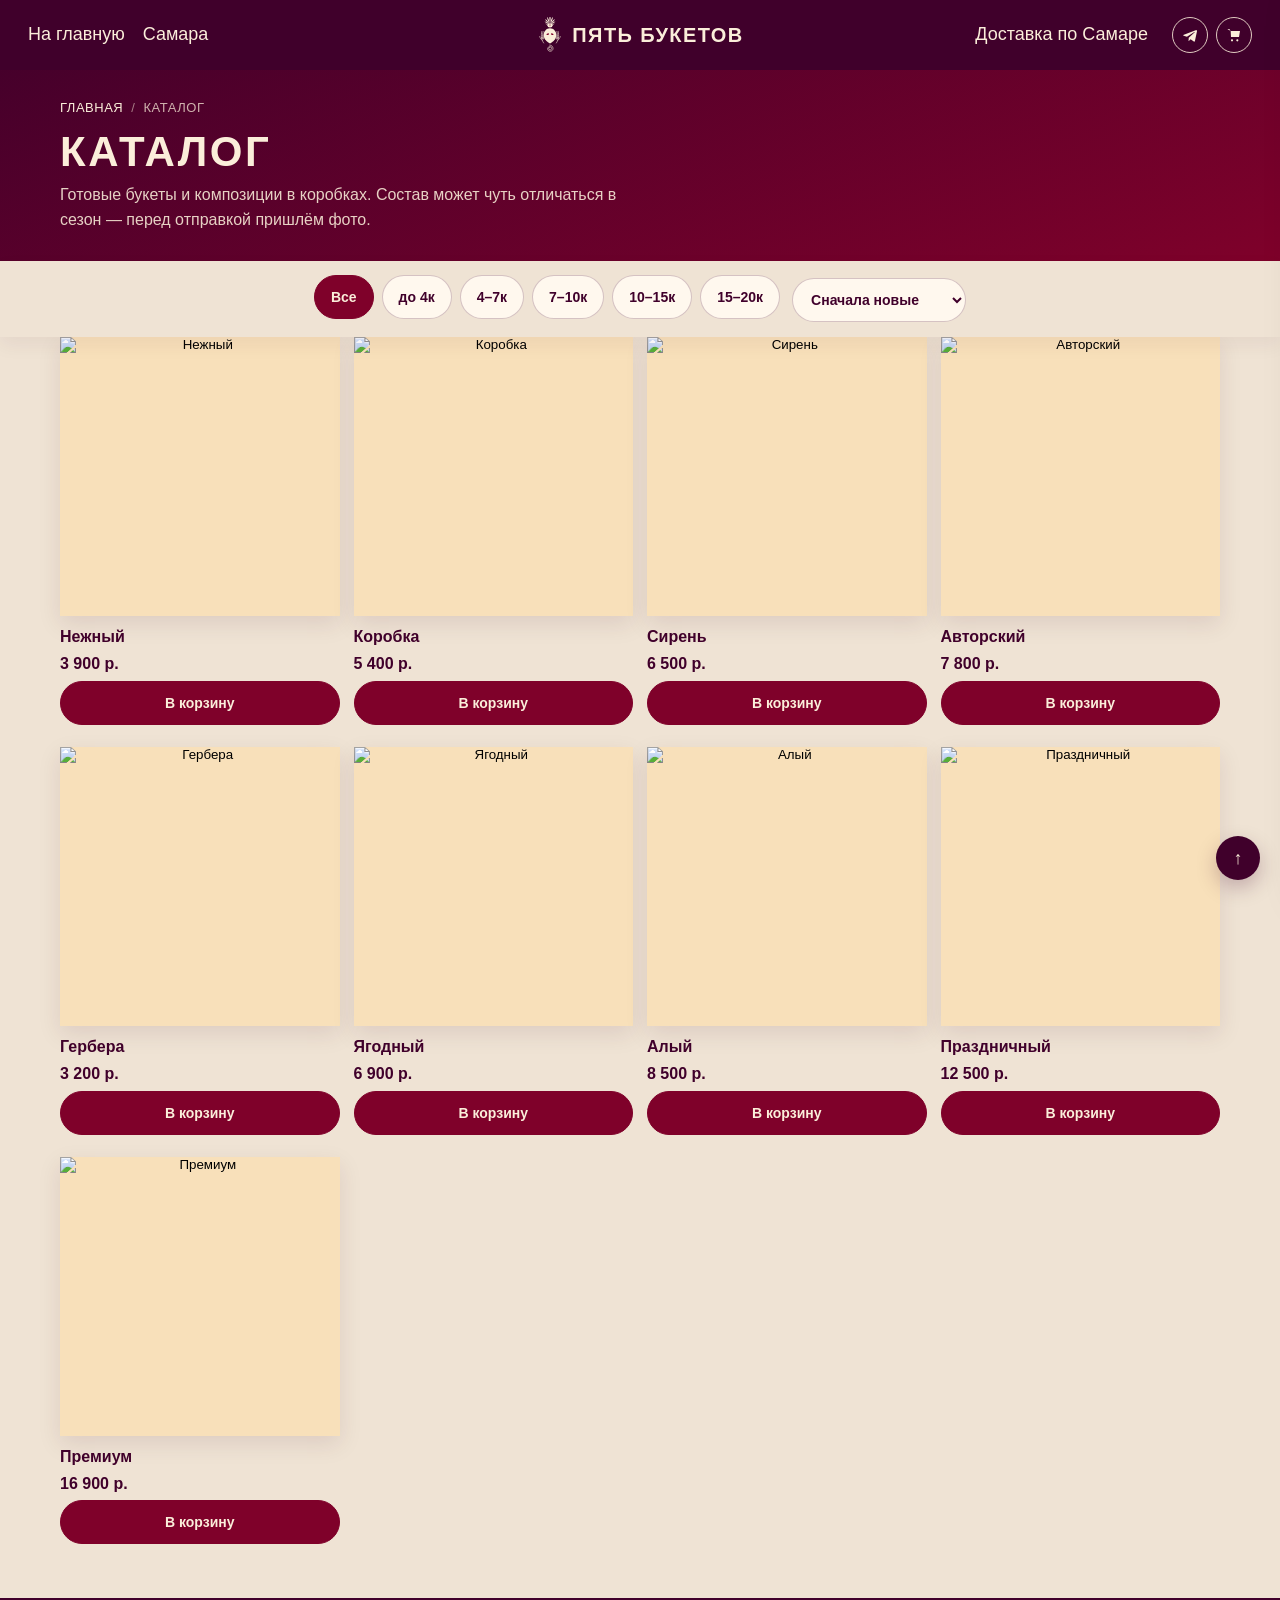
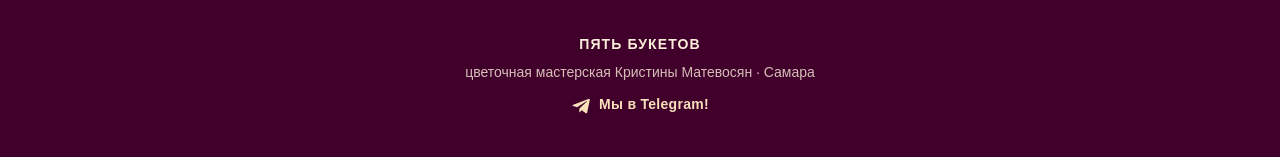
==== shop.html @ b10d95a2 "Add files via upload" ====
<!DOCTYPE html>
<html lang="ru">
<head>
  <meta charset="UTF-8">
  <meta name="viewport" content="width=device-width, initial-scale=1.0">
  <title>Каталог — Пять Букетов, Самара</title>
  <meta name="description" content="Каталог авторских букетов цветочной мастерской Кристины Матевосян. Доставка по Самаре.">
  <link rel="stylesheet" href="style.css">
</head>
<body class="page-shop">
  <header class="header">
    <div class="header-left">
      <a href="index.html">На главную</a>
      <a class="hide-sm" href="index.html#contacts">Самара</a>
    </div>
    <a class="header-brand" href="index.html" aria-label="Пять Букетов">
      <span class="brand-mark" aria-hidden="true">
        <svg viewBox="0 0 80 108" xmlns="http://www.w3.org/2000/svg">
          <!-- Protea crown sitting on the mask -->
          <g fill="#FBEEDA" transform="translate(40 23)">
            <path d="M0-5C2.3-14 2.5-22 0-27.5C-2.5-22-2.3-14 0-5Z"/>
            <path d="M0-4C2.1-13 2.2-20 0-25C-2.2-20-2.1-13 0-4Z" transform="rotate(-20)"/>
            <path d="M0-4C2.1-13 2.2-20 0-25C-2.2-20-2.1-13 0-4Z" transform="rotate(20)"/>
            <path d="M0-3C2-11.5 2-18 0-22.5C-2-18-2-11.5 0-3Z" transform="rotate(-40)"/>
            <path d="M0-3C2-11.5 2-18 0-22.5C-2-18-2-11.5 0-3Z" transform="rotate(40)"/>
            <path d="M0-2C1.7-9 1.7-15 0-19C-1.7-15-1.7-9 0-2Z" transform="rotate(-60)"/>
            <path d="M0-2C1.7-9 1.7-15 0-19C-1.7-15-1.7-9 0-2Z" transform="rotate(60)"/>
            <path d="M0-1C1.4-7 1.4-12 0-15.2C-1.4-12-1.4-7 0-1Z" transform="rotate(-80)"/>
            <path d="M0-1C1.4-7 1.4-12 0-15.2C-1.4-12-1.4-7 0-1Z" transform="rotate(80)"/>
            <ellipse cx="0" cy="2" rx="7.8" ry="6.6"/>
            <circle cx="0" cy=".8" r="1.15" fill="#7F012A"/>
            <circle cx="-2.6" cy="2.2" r=".85" fill="#7F012A"/>
            <circle cx="2.6" cy="2.2" r=".85" fill="#7F012A"/>
            <circle cx="-1.5" cy="-1.1" r=".7" fill="#7F012A"/>
            <circle cx="1.5" cy="-1.1" r=".7" fill="#7F012A"/>
            <circle cx="0" cy="3.8" r=".7" fill="#7F012A"/>
          </g>
          <!-- Stylized mask -->
          <path fill="#FBEEDA" d="M40 33.5c-10.6 0-18.6 8.6-18.6 20.6 0 9 5.3 17.2 13.6 22.6 1.6 1 3.3 1.9 5 2.5 1.7-.6 3.4-1.5 5-2.5 8.3-5.4 13.6-13.6 13.6-22.6 0-12-8-20.6-18.6-20.6z"/>
          <ellipse cx="33.2" cy="51.5" rx="4.1" ry="2.35" fill="#7F012A" transform="rotate(-16 33.2 51.5)"/>
          <ellipse cx="46.8" cy="51.5" rx="4.1" ry="2.35" fill="#7F012A" transform="rotate(16 46.8 51.5)"/>
          <!-- Hands in profile, fingers up, framing the mask -->
          <g fill="none" stroke="#FBEEDA" stroke-width="1.7" stroke-linecap="round" stroke-linejoin="round">
            <path d="M21 78c-3.2-4.5-5.5-10-6.2-16.2"/>
            <path d="M15.2 64.5c-1.6-8.8-1.2-15.5.2-21"/>
            <path d="M17.4 64c-0.2-8.5.6-15.2 2.2-20.2"/>
            <path d="M19.5 64.6c1-8 2.4-14 4.6-18.4"/>
            <path d="M21.2 66c2.2-6.8 4.6-11.8 7.6-15"/>
            <path d="M16.8 70C12 66.5 9.5 62.5 9.2 58.2"/>
            <path d="M59 78c3.2-4.5 5.5-10 6.2-16.2"/>
            <path d="M64.8 64.5c1.6-8.8 1.2-15.5-.2-21"/>
            <path d="M62.6 64c.2-8.5-.6-15.2-2.2-20.2"/>
            <path d="M60.5 64.6c-1-8-2.4-14-4.6-18.4"/>
            <path d="M58.8 66c-2.2-6.8-4.6-11.8-7.6-15"/>
            <path d="M63.2 70c4.8-3.5 7.3-7.5 7.6-11.8"/>
          </g>
          <!-- Spiral -->
          <path fill="none" stroke="#FBEEDA" stroke-width="1.85" stroke-linecap="round" d="M40 91c-2.05 0-3.7 1.7-3.7 3.8 0 2.2 1.8 4 4.05 4 2.5 0 4.55-2.05 4.55-4.6 0-2.9-2.4-5.35-5.5-5.35-3.5 0-6.4 2.9-6.4 6.55 0 4.05 3.35 7.4 7.55 7.4 4.7 0 8.55-3.85 8.55-8.65 0-5.4-4.45-9.85-10-9.85"/>
        </svg>
      </span>
      <span class="name">Пять Букетов</span>
    </a>
    <div class="header-right">
      <span class="hours">Доставка по Самаре</span>
      <div class="header-icons">
        <a class="icon-btn" href="https://t.me/BUKETOV5" target="_blank" rel="noopener" aria-label="Telegram" title="Telegram">
          <svg viewBox="0 0 24 24" aria-hidden="true"><path d="M21.5 4.5 2.8 11.6c-1.3.5-1.3 1.2-.2 1.5l4.8 1.5 11.1-7c.5-.3 1-.1.6.3l-9 8.2-.3 4.8c.4 0 .6-.2.8-.4l2.3-2.2 4.8 3.5c.9.5 1.5.2 1.7-.8l3.1-14.6c.3-1.3-.5-1.9-1.4-1.5z"/></svg>
        </a>
        <button class="icon-btn" type="button" data-open-cart aria-label="Корзина">
          <svg viewBox="0 0 24 24" aria-hidden="true"><path d="M7 6h14l-1.5 9h-12zM7 6 5 3H2"/><circle cx="9" cy="20" r="1.6"/><circle cx="17" cy="20" r="1.6"/></svg>
          <span class="cart-count">0</span>
        </button>
        <button class="nav-toggle" type="button" aria-label="Меню"><span></span></button>
      </div>
    </div>
  </header>

  <div class="shop-head">
    <div class="container">
      <nav class="breadcrumb" aria-label="Навигация">
        <a href="index.html">Главная</a><span>/</span>Каталог
      </nav>
      <h1>Каталог</h1>
      <p>Готовые букеты и композиции в коробках. Состав может чуть отличаться в сезон — перед отправкой пришлём фото.</p>
    </div>
  </div>

  <section class="catalog" id="catalog">
    <div class="toolbar">
      <div class="container-tools toolbar-row">
        <div class="chips" role="list" aria-label="Фильтр по цене">
          <button class="chip is-on" type="button" data-filter="all" aria-pressed="true">Все</button>
          <button class="chip" type="button" data-filter="0-4" aria-pressed="false">до 4к</button>
          <button class="chip" type="button" data-filter="4-7" aria-pressed="false">4–7к</button>
          <button class="chip" type="button" data-filter="7-10" aria-pressed="false">7–10к</button>
          <button class="chip" type="button" data-filter="10-15" aria-pressed="false">10–15к</button>
          <button class="chip" type="button" data-filter="15-20" aria-pressed="false">15–20к</button>
        </div>
        <button class="btn-filters" type="button" data-open-filters>Фильтры</button>
        <label class="sort-wrap">
          <select class="sort" data-sort aria-label="Сортировка">
            <option value="new">Сначала новые</option>
            <option value="price-asc">Сначала дешевле</option>
            <option value="price-desc">Сначала дороже</option>
          </select>
        </label>
      </div>
    </div>
    <div class="container">
      <p class="catalog-empty">В этом диапазоне пока нет букетов. Выберите другой или посмотрите все.</p>
      <div class="grid" data-catalog></div>
    </div>
  </section>

  <footer class="footer">
    <p><strong>Пять Букетов</strong></p>
    <p>цветочная мастерская Кристины Матевосян · Самара</p>
    <p><a class="footer-tg" href="https://t.me/BUKETOV5" target="_blank" rel="noopener">
      <svg viewBox="0 0 24 24" aria-hidden="true"><path d="M21.5 4.5 2.8 11.6c-1.3.5-1.3 1.2-.2 1.5l4.8 1.5 11.1-7c.5-.3 1-.1.6.3l-9 8.2-.3 4.8c.4 0 .6-.2.8-.4l2.3-2.2 4.8 3.5c.9.5 1.5.2 1.7-.8l3.1-14.6c.3-1.3-.5-1.9-1.4-1.5z"/></svg>
      <span>Мы в Telegram!</span>
    </a></p>
  </footer>

<div class="overlay" id="overlay"></div>

<div class="overlay" id="product-popup" style="background:transparent; z-index:105;">
  <div class="popup" role="dialog" aria-modal="true" aria-label="Букет">
    <button class="popup-close" type="button" data-close aria-label="Закрыть">×</button>
    <div class="popup-photo"><img data-pp-img alt=""></div>
    <div class="popup-info">
      <h3 data-pp-name></h3>
      <div class="popup-price" data-pp-price></div>
      <p data-pp-text></p>
      <div class="qty">
        <button type="button" data-pp-minus aria-label="Меньше">−</button>
        <span data-pp-qty>1</span>
        <button type="button" data-pp-plus aria-label="Больше">+</button>
      </div>
      <div><button class="btn btn-dark" type="button" data-pp-add>Купить</button></div>
    </div>
  </div>
</div>

<aside class="drawer" id="cart-drawer" aria-label="Корзина">
  <div class="drawer-head">Корзина <button class="drawer-close" type="button" data-close aria-label="Закрыть">×</button></div>
  <div class="drawer-body" id="cart-items"></div>
  <div class="drawer-foot">
    <div class="cart-total"><span>Итого</span><span id="cart-total">0 р.</span></div>
    <button class="btn btn-dark" type="button" data-checkout>Оформить заказ</button>
    <form class="checkout" id="checkout">
      <input name="name" required placeholder="Ваше имя">
      <input name="contact" required placeholder="Телеграм или телефон">
      <textarea name="comment" placeholder="Комментарий к заказу"></textarea>
      <p class="form-note">Отправляя заявку, вы соглашаетесь, что мы свяжемся с вами по этому заказу.</p>
      <button class="btn btn-dark" type="submit">Отправить заявку</button>
    </form>
    <div class="thanks" id="thanks">
      <p>Заявка собрана. Нажмите кнопку — откроется Telegram с текстом заказа, отправьте его нам.</p>
      <p style="margin-top:12px"><a class="btn btn-dark" id="thanks-link" href="https://t.me/BUKETOV5" target="_blank" rel="noopener">Написать в Telegram</a></p>
    </div>
  </div>
</aside>
<button class="to-top" type="button" aria-label="Наверх">↑</button>
<div class="toast" id="toast" role="status"></div>


<nav class="tabbar" aria-label="Быстрые действия">
  <a href="index.html">
    <span>Главная</span>
  </a>
  <button type="button" data-open-filters>
    <span>Фильтры</span>
  </button>
  <button type="button" data-open-cart>
    <span>Корзина</span>
    <span class="cart-count">0</span>
    <span class="tab-sum" data-cart-sum></span>
  </button>
  <a href="https://t.me/BUKETOV5" target="_blank" rel="noopener">
    <span>Telegram</span>
  </a>
</nav>

<div class="filters-panel" id="filters-panel" role="dialog" aria-label="Фильтры">
  <h3>Фильтры</h3>
  <div class="label">Цена</div>
  <div class="chips">
    <button class="chip is-on" type="button" data-filter="all" aria-pressed="true">Все</button>
    <button class="chip" type="button" data-filter="0-4">до 4к</button>
    <button class="chip" type="button" data-filter="4-7">4–7к</button>
    <button class="chip" type="button" data-filter="7-10">7–10к</button>
    <button class="chip" type="button" data-filter="10-15">10–15к</button>
    <button class="chip" type="button" data-filter="15-20">15–20к</button>
  </div>
  <div class="label">Тип</div>
  <div class="chips">
    <button class="chip is-on" type="button" data-kind="all" aria-pressed="true">Все</button>
    <button class="chip" type="button" data-kind="bouquet">Букеты</button>
    <button class="chip" type="button" data-kind="box">Коробки</button>
  </div>
  <div class="filters-actions">
    <button class="btn btn-outline" type="button" data-reset-filters>Сбросить</button>
    <button class="btn btn-dark" type="button" data-close-filters>Показать</button>
  </div>
</div>

<script src="script.js"></script>
</body>
</html>
---- style.css ----
/* Brand fonts (SIL OFL), self-hosted: Unbounded + Montserrat, cyrillic + latin */

@font-face {
  font-family: "Unbounded";
  font-style: normal;
  font-weight: 500 700;
  font-display: swap;
  src: url("assets/fonts/unbounded-cyrillic-ext.woff2") format("woff2");
  unicode-range: U+0460-052F, U+1C80-1C8A, U+20B4, U+2DE0-2DFF, U+A640-A69F, U+FE2E-FE2F;
}

@font-face {
  font-family: "Unbounded";
  font-style: normal;
  font-weight: 500 700;
  font-display: swap;
  src: url("assets/fonts/unbounded-cyrillic.woff2") format("woff2");
  unicode-range: U+0301, U+0400-045F, U+0490-0491, U+04B0-04B1, U+2116;
}

@font-face {
  font-family: "Unbounded";
  font-style: normal;
  font-weight: 500 700;
  font-display: swap;
  src: url("assets/fonts/unbounded-latin-ext.woff2") format("woff2");
  unicode-range: U+0100-02BA, U+02BD-02C5, U+02C7-02CC, U+02CE-02D7, U+02DD-02FF, U+0304, U+0308, U+0329, U+1D00-1DBF, U+1E00-1E9F, U+1EF2-1EFF, U+2020, U+20A0-20AB, U+20AD-20C4, U+2113, U+2C60-2C7F, U+A720-A7FF;
}

@font-face {
  font-family: "Unbounded";
  font-style: normal;
  font-weight: 500 700;
  font-display: swap;
  src: url("assets/fonts/unbounded-latin.woff2") format("woff2");
  unicode-range: U+0000-00FF, U+0131, U+0152-0153, U+02BB-02BC, U+02C6, U+02DA, U+02DC, U+0304, U+0308, U+0329, U+2000-206F, U+20AC, U+2122, U+2191, U+2193, U+2212, U+2215, U+FEFF, U+FFFD;
}

@font-face {
  font-family: "Montserrat";
  font-style: normal;
  font-weight: 300 700;
  font-display: swap;
  src: url("assets/fonts/montserrat-cyrillic-ext.woff2") format("woff2");
  unicode-range: U+0460-052F, U+1C80-1C8A, U+20B4, U+2DE0-2DFF, U+A640-A69F, U+FE2E-FE2F;
}

@font-face {
  font-family: "Montserrat";
  font-style: normal;
  font-weight: 300 700;
  font-display: swap;
  src: url("assets/fonts/montserrat-cyrillic.woff2") format("woff2");
  unicode-range: U+0301, U+0400-045F, U+0490-0491, U+04B0-04B1, U+2116;
}

@font-face {
  font-family: "Montserrat";
  font-style: normal;
  font-weight: 300 700;
  font-display: swap;
  src: url("assets/fonts/montserrat-latin-ext.woff2") format("woff2");
  unicode-range: U+0100-02BA, U+02BD-02C5, U+02C7-02CC, U+02CE-02D7, U+02DD-02FF, U+0304, U+0308, U+0329, U+1D00-1DBF, U+1E00-1E9F, U+1EF2-1EFF, U+2020, U+20A0-20AB, U+20AD-20C4, U+2113, U+2C60-2C7F, U+A720-A7FF;
}

@font-face {
  font-family: "Montserrat";
  font-style: normal;
  font-weight: 300 700;
  font-display: swap;
  src: url("assets/fonts/montserrat-latin.woff2") format("woff2");
  unicode-range: U+0000-00FF, U+0131, U+0152-0153, U+02BB-02BC, U+02C6, U+02DA, U+02DC, U+0304, U+0308, U+0329, U+2000-206F, U+20AC, U+2122, U+2191, U+2193, U+2212, U+2215, U+FEFF, U+FFFD;
}

:root {
  --cream: #FBEEDA;
  --sand: #F8E0BA;
  --red: #B90706;
  --wine: #7F012A;
  --plum: #40002B;
  --ink: #1a0012;
  --muted: rgba(64, 0, 43, 0.68);
  --gray: #ead9c8;
  --card: #fff8ee;
  --font: "Montserrat", Arial, sans-serif;
  --display: "Unbounded", Arial, sans-serif;
  --container: 1200px;
  --header-h: 70px;
}

* { box-sizing: border-box; margin: 0; padding: 0; }
html { scroll-behavior: smooth; }
body {
  font-family: var(--font);
  font-weight: 400;
  color: var(--plum);
  background: var(--cream);
  line-height: 1.55;
  -webkit-font-smoothing: antialiased;
  min-height: 100vh;
}
img { display: block; max-width: 100%; }
a { color: inherit; text-decoration: none; }
button, input, textarea { font-family: inherit; }
.container { width: 100%; max-width: var(--container); margin: 0 auto; padding: 0 20px; }

/* ——— Header (fixed 70px bar over hero) ——— */
.header {
  position: fixed;
  inset: 0 0 auto 0;
  height: var(--header-h);
  z-index: 80;
  display: grid;
  grid-template-columns: 1fr auto 1fr;
  align-items: center;
  gap: 16px;
  padding: 0 28px;
  color: var(--cream);
  background: rgba(64, 0, 43, 0.6);
  backdrop-filter: blur(8px);
}
.header-left, .header-right {
  display: flex;
  align-items: center;
  gap: 18px;
  font-size: 18px;
  font-weight: 500;
}
.header-right { justify-content: flex-end; }
.header-left a:hover, .header-right a:hover { opacity: 0.8; }
.header-brand {
  display: flex;
  align-items: center;
  gap: 8px;
  color: var(--cream);
}
.header-brand .brand-mark { width: 28px; height: 36px; display: block; flex-shrink: 0; }
.header-brand .brand-mark svg { width: 100%; height: 100%; display: block; }
.header-brand span.name {
  font-family: var(--display);
  font-weight: 700;
  font-size: 20px;
  line-height: 1.15;
  letter-spacing: 0.07em;
  text-transform: uppercase;
  white-space: nowrap;
}
.header-icons { display: flex; align-items: center; gap: 8px; margin-left: 6px; }
.icon-btn {
  width: 36px; height: 36px;
  border-radius: 50%;
  border: 1.5px solid rgba(251, 238, 218, 0.85);
  display: inline-flex; align-items: center; justify-content: center;
  color: var(--cream);
  background: transparent;
  position: relative;
  cursor: pointer;
}
.icon-btn svg { width: 16px; height: 16px; fill: currentColor; }
.cart-count {
  position: absolute;
  top: -6px; right: -6px;
  min-width: 16px; height: 16px; padding: 0 4px;
  border-radius: 99px;
  background: var(--red);
  color: #fff;
  font-size: 10px;
  font-weight: 700;
  display: none;
  align-items: center; justify-content: center;
  line-height: 1;
}
.cart-count.is-on { display: flex; }
.nav-toggle {
  display: none;
  width: 36px; height: 30px;
  border: 0; background: transparent; color: var(--cream);
  cursor: pointer;
}
.nav-toggle span, .nav-toggle span::before, .nav-toggle span::after {
  display: block; width: 18px; height: 1.5px; background: currentColor; position: relative;
}
.nav-toggle span::before, .nav-toggle span::after { content: ""; position: absolute; left: 0; }
.nav-toggle span::before { top: -6px; }
.nav-toggle span::after { top: 6px; }

/* ——— Hero 100vh, title bottom-left ——— */
.hero {
  position: relative;
  height: 100vh;
  min-height: 640px;
  color: var(--cream);
  overflow: hidden;
}
.hero-bg {
  position: absolute; inset: 0;
  background-size: cover;
  background-position: center;
}
.hero-filter {
  position: absolute; inset: 0;
  background: linear-gradient(to bottom, rgba(64, 0, 43, 0.20), rgba(64, 0, 43, 0.52));
}
.hero-inner {
  position: relative;
  z-index: 1;
  height: 100%;
  max-width: var(--container);
  margin: 0 auto;
  padding: 0 20px 9vh;
  display: flex;
  flex-direction: column;
  justify-content: flex-end;
  align-items: flex-start;
}
.hero h1 {
  font-family: var(--display);
  font-weight: 700;
  font-size: 56px;
  line-height: 1.12;
  letter-spacing: 0.04em;
  text-transform: uppercase;
  max-width: 11ch;
}
.hero .lead {
  margin-top: 18px;
  font-size: 22px;
  font-weight: 400;
  color: rgba(251, 238, 218, 0.9);
  max-width: 28em;
  line-height: 1.5;
}
.hero-center {
  justify-content: center;
  align-items: center;
  padding-bottom: 0;
}
.btn {
  display: inline-flex;
  align-items: center;
  justify-content: center;
  border-radius: 32px;
  font-weight: 700;
  font-size: 16px;
  cursor: pointer;
  border: 1px solid transparent;
  transition: background .2s, color .2s, border-color .2s, transform .2s, box-shadow .2s;
  text-align: center;
}
.btn-hero {
  background: rgba(64, 0, 43, 0.72);
  color: var(--cream);
  border-color: rgba(251, 238, 218, 0.35);
  padding: 14px 36px;
  font-size: 16px;
  box-shadow: 0 8px 24px rgba(0,0,0,0.25);
}
.btn-hero:hover { background: var(--wine); }
.btn-outline, .btn-cart {
  background: transparent;
  color: #333;
  border-color: #333;
  padding: 11px 18px;
  min-height: 44px;
  font-size: 14px;
  border-radius: 32px;
}
.card-body .btn-cart, .card-body .btn-outline { width: 100%; }
.btn-cart {
  background: var(--wine);
  color: var(--cream);
  border-color: var(--wine);
}
.btn-cart:hover { background: var(--red); border-color: var(--red); color: var(--cream); }
.btn-outline:hover { background: var(--plum); color: var(--cream); border-color: var(--plum); }
.btn-dark {
  background: var(--wine);
  color: var(--cream);
  border-color: var(--wine);
  padding: 12px 28px;
  box-shadow: 0 8px 20px rgba(64, 0, 43, 0.18);
}
.btn-dark:hover { background: var(--red); border-color: var(--red); }
.btn-cream {
  background: var(--cream);
  color: var(--wine);
  padding: 12px 28px;
}
.btn-cream:hover { background: var(--sand); }

/* ——— Advantages ——— */
.advantages {
  background: #fff;
  padding: 45px 0 60px;
}
.section-head { text-align: center; }
.section-head h2 {
  font-family: var(--display);
  font-weight: 700;
  font-size: 42px;
  line-height: 1.23;
  margin-bottom: 40px;
}
.section-head p {
  max-width: 560px;
  margin: -20px auto 105px;
  font-size: 24px;
  font-weight: 300;
  line-height: 1.5;
  color: var(--muted);
}
.adv-grid {
  list-style: none;
  display: grid;
  grid-template-columns: repeat(3, 1fr);
  gap: 32px;
}
.adv-item { display: flex; gap: 16px; align-items: flex-start; }
.adv-dot {
  width: 18px; height: 18px; margin-top: 4px;
  border-radius: 50%;
  background: var(--plum);
  flex-shrink: 0;
}
.adv-item h3 { font-size: 18px; font-weight: 600; line-height: 1.35; margin-bottom: 6px; }
.adv-item p { font-size: 16px; font-weight: 300; line-height: 1.55; color: var(--muted); }

/* ——— Catalog ——— */
.catalog {
  background: #e8d9c8;
  padding: 60px 0 40px;
}
.catalog-head {
  margin-bottom: 28px;
}
.catalog-head h2 {
  font-family: var(--display);
  font-weight: 700;
  font-size: 42px;
  line-height: 1.23;
  margin-bottom: 12px;
}
.catalog-head p { color: var(--muted); max-width: 36em; font-size: 24px; font-weight: 300; line-height: 1.5; }
.grid {
  display: grid;
  grid-template-columns: repeat(4, 1fr);
  gap: 20px 18px;
}
.card { display: flex; flex-direction: column; }
.card-photo {
  aspect-ratio: 1 / 1;
  overflow: hidden;
  background: var(--sand);
  box-shadow: 0 8px 22px rgba(64, 0, 43, 0.10);
  border: 0;
  padding: 0;
  display: block;
  width: 100%;
  cursor: pointer;
}
.card-photo img {
  width: 100%; height: 100%; object-fit: cover;
  transition: transform .45s ease;
}
.card:hover .card-photo img { transform: scale(1.06); }
.card-body { padding: 14px 0 8px; display: flex; flex-direction: column; gap: 6px; align-items: flex-start; }
.card-body h3 { font-family: var(--display); font-size: 16px; font-weight: 700; line-height: 1.3; }
.card-price { font-size: 16px; font-weight: 600; }
.card-body .btn-outline { margin-top: 6px; }
.catalog-more { text-align: center; margin: 36px 0 20px; }

/* ——— Custom bouquet form ——— */
.custom {
  background: #efe3d4;
  padding: 70px 0;
}
.custom-wrap {
  display: grid;
  grid-template-columns: 1fr 1fr;
  gap: 48px;
  align-items: start;
}
.custom h2 {
  font-family: var(--display);
  font-weight: 700;
  font-size: 42px;
  line-height: 1.23;
  margin-bottom: 16px;
}
.custom .intro { font-size: 24px; font-weight: 300; line-height: 1.5; color: var(--muted); margin-bottom: 8px; }
.form { display: flex; flex-direction: column; gap: 12px; }
.form label { font-size: 16px; font-weight: 600; }
.form input, .form textarea {
  width: 100%;
  border: 1px solid rgba(64, 0, 43, 0.18);
  background: #fff;
  padding: 12px 14px;
  font-size: 15px;
  color: var(--plum);
  border-radius: 4px;
}
.form textarea { min-height: 120px; resize: vertical; }
.form .btn { align-self: flex-start; margin-top: 6px; }
.form-note { font-size: 12px; color: var(--muted); }

/* ——— Contacts ——— */
.contacts {
  background: var(--cream);
  padding: 70px 0 80px;
  text-align: center;
}
.contacts h2 {
  font-family: var(--display);
  font-weight: 700;
  font-size: 28px;
  line-height: 1.17;
  margin-bottom: 14px;
}
.contacts p { color: var(--muted); font-size: 24px; font-weight: 300; line-height: 1.5; margin-bottom: 22px; }
.contacts .tg { font-size: 22px; font-weight: 700; color: var(--wine); display: inline-block; margin-bottom: 22px; }
.contacts .tg:hover { color: var(--red); }

/* ——— Footer ——— */
.footer {
  background: var(--plum);
  color: rgba(251, 238, 218, 0.8);
  padding: 36px 20px;
  text-align: center;
  font-size: 14px;
}
.footer strong { color: var(--cream); font-family: var(--display); font-weight: 700; letter-spacing: 0.08em; text-transform: uppercase; }
.footer a { color: var(--sand); }
.footer a:hover { color: var(--cream); }
.footer p + p { margin-top: 6px; }
.footer-tg {
  display: inline-flex;
  align-items: center;
  justify-content: center;
  gap: 8px;
  margin-top: 4px;
  color: var(--cream);
  font-weight: 600;
  letter-spacing: 0.02em;
  transition: color .2s, transform .2s, opacity .2s;
}
.footer-tg svg {
  width: 20px;
  height: 20px;
  flex-shrink: 0;
  fill: currentColor;
}
.footer-tg:hover {
  color: var(--sand);
  transform: translateY(-1px);
}
.footer-tg:hover span { text-decoration: underline; text-underline-offset: 3px; }

.to-top {
  position: fixed;
  right: 20px; bottom: 20px;
  z-index: 40;
  width: 44px; height: 44px;
  border-radius: 50%;
  border: 0;
  background: var(--plum);
  color: var(--cream);
  cursor: pointer;
  box-shadow: 0 8px 20px rgba(64, 0, 43, 0.25);
  font-size: 18px;
}
.to-top:hover { background: var(--wine); }

/* ——— Product popup ——— */
.overlay {
  position: fixed; inset: 0;
  background: rgba(26, 0, 18, 0.55);
  z-index: 100;
  display: none;
  align-items: center;
  justify-content: center;
  padding: 24px;
}
.overlay.is-open { display: flex; }
.popup {
  background: #fff;
  width: min(860px, 100%);
  max-height: 90vh;
  overflow: auto;
  display: grid;
  grid-template-columns: 1fr 1fr;
  box-shadow: 0 24px 60px rgba(0,0,0,0.28);
  position: relative;
}
.popup-photo { aspect-ratio: 1; background: var(--sand); }
.popup-photo img { width: 100%; height: 100%; object-fit: cover; }
.popup-info { padding: 32px 28px; }
.popup-info h3 { font-family: var(--display); font-size: 28px; font-weight: 600; line-height: 1.17; margin-bottom: 8px; }
.popup-price { font-size: 22px; font-weight: 700; margin: 8px 0 16px; }
.popup-info p { color: var(--muted); margin-bottom: 20px; }
.qty {
  display: inline-flex; align-items: center; border: 1px solid rgba(64,0,43,0.2);
  margin-bottom: 16px;
}
.qty button {
  width: 36px; height: 36px; border: 0; background: transparent;
  cursor: pointer; font-size: 18px; color: var(--plum);
}
.qty span { min-width: 32px; text-align: center; font-weight: 600; }
.popup-close, .drawer-close {
  position: absolute; top: 10px; right: 12px;
  border: 0; background: transparent;
  font-size: 28px; line-height: 1; cursor: pointer; color: var(--plum);
}

/* ——— Cart drawer ——— */
.drawer {
  position: fixed;
  top: 0; right: 0; bottom: 0;
  width: min(420px, 100%);
  background: #fff;
  z-index: 110;
  transform: translateX(110%);
  transition: transform .28s ease;
  display: flex; flex-direction: column;
  box-shadow: -16px 0 40px rgba(0,0,0,0.18);
}
.drawer.is-open { transform: translateX(0); }
.drawer-head {
  padding: 20px 22px;
  border-bottom: 1px solid rgba(64,0,43,0.08);
  font-family: var(--display);
  font-size: 20px;
  font-weight: 600;
}
.drawer-body { flex: 1; overflow: auto; padding: 8px 0; }
.cart-empty { padding: 40px 22px; color: var(--muted); }
.cart-row {
  display: grid;
  grid-template-columns: 72px 1fr auto;
  gap: 12px;
  padding: 12px 22px;
  align-items: center;
  border-bottom: 1px solid rgba(64,0,43,0.06);
}
.cart-row img { width: 72px; height: 72px; object-fit: cover; }
.cart-row h4 { font-size: 14px; }
.cart-row .meta { font-size: 13px; color: var(--muted); margin-top: 4px; }
.cart-remove { border: 0; background: none; cursor: pointer; color: var(--muted); font-size: 12px; }
.drawer-foot { padding: 16px 22px 24px; border-top: 1px solid rgba(64,0,43,0.08); }
.cart-total { display: flex; justify-content: space-between; font-weight: 700; font-size: 16px; margin-bottom: 14px; }
.drawer-foot .btn { width: 100%; }
.checkout { display: none; flex-direction: column; gap: 10px; margin-top: 12px; }
.checkout.is-on { display: flex; }
.thanks { display: none; padding: 12px 0; }
.thanks.is-on { display: block; }


/* ——— Price chips / toolbar ——— */
.toolbar {
  display: flex;
  align-items: center;
  gap: 12px;
  margin: 8px 0 22px;
}
.chips {
  display: flex;
  gap: 8px;
  overflow-x: auto;
  -webkit-overflow-scrolling: touch;
  scrollbar-width: none;
  flex: 1;
  padding: 2px 0 8px;
}
.chips::-webkit-scrollbar { display: none; }
.chip {
  flex: 0 0 auto;
  border: 1px solid rgba(64, 0, 43, 0.22);
  background: #fff8ee;
  color: var(--plum);
  border-radius: 999px;
  padding: 10px 16px;
  min-height: 44px;
  font-size: 14px;
  font-weight: 600;
  cursor: pointer;
  white-space: nowrap;
}
.chip.is-on, .chip[aria-pressed="true"] {
  background: var(--wine);
  border-color: var(--wine);
  color: var(--cream);
}
.btn-filters {
  display: none;
  flex: 0 0 auto;
  min-height: 44px;
  padding: 10px 16px;
  border-radius: 12px;
  border: 1px solid rgba(64, 0, 43, 0.22);
  background: #fff;
  color: var(--plum);
  font-weight: 600;
  cursor: pointer;
}
.catalog-empty {
  display: none;
  padding: 28px 8px 12px;
  color: var(--muted);
}
.catalog-empty.is-on { display: block; }

.card-body { width: 100%; }
.card-body h3 { font-size: 16px; line-height: 1.35; }

/* toast */
.toast {
  position: fixed;
  left: 50%;
  bottom: 88px;
  transform: translateX(-50%) translateY(12px);
  background: var(--plum);
  color: var(--cream);
  padding: 12px 18px;
  border-radius: 12px;
  font-size: 14px;
  font-weight: 600;
  z-index: 120;
  opacity: 0;
  pointer-events: none;
  transition: opacity .2s, transform .2s;
  box-shadow: 0 10px 24px rgba(64, 0, 43, 0.25);
  max-width: calc(100% - 32px);
}
.toast.is-on { opacity: 1; transform: translateX(-50%) translateY(0); }

/* filter drawer */
.filters-panel {
  position: fixed;
  left: 0; right: 0; bottom: 0;
  z-index: 115;
  background: #fff;
  border-radius: 18px 18px 0 0;
  padding: 20px 20px 28px;
  box-shadow: 0 -16px 40px rgba(0,0,0,0.18);
  transform: translateY(110%);
  transition: transform .28s ease;
  max-height: 80vh;
  overflow: auto;
}
.filters-panel { visibility: hidden; }
.filters-panel.is-open { transform: translateY(0); visibility: visible; }
.filters-panel h3 { font-family: var(--display); font-size: 20px; font-weight: 600; line-height: 1.35; margin-bottom: 14px; }
.filters-panel .label { font-size: 13px; font-weight: 700; margin: 10px 0 8px; }
.filters-panel .chips { flex-wrap: wrap; overflow: visible; }
.filters-actions { display: flex; gap: 10px; margin-top: 18px; }
.filters-actions .btn { flex: 1; min-height: 48px; }

/* mobile tab bar */
.tabbar {
  display: none;
  position: fixed;
  left: 0; right: 0; bottom: 0;
  z-index: 70;
  background: rgba(64, 0, 43, 0.96);
  color: var(--cream);
  padding: 8px 6px calc(8px + env(safe-area-inset-bottom));
  grid-template-columns: repeat(4, 1fr);
  gap: 4px;
  box-shadow: 0 -8px 24px rgba(32, 0, 16, 0.28);
}
.tabbar a, .tabbar button {
  appearance: none;
  background: transparent;
  border: 0;
  color: var(--cream);
  min-height: 52px;
  display: flex;
  flex-direction: column;
  align-items: center;
  justify-content: center;
  gap: 2px;
  font-size: 11px;
  font-weight: 600;
  cursor: pointer;
  text-decoration: none;
  position: relative;
  border-radius: 10px;
}
.tabbar .tab-sum { font-size: 10px; font-weight: 500; opacity: 0.85; }
.tabbar .cart-count {
  top: 4px;
  right: 50%;
  transform: translateX(16px);
}

/* ——— Responsive ——— */
@media (max-width: 980px) {
  .grid { grid-template-columns: repeat(2, 1fr); gap: 12px 10px; }
  .adv-grid, .custom-wrap, .popup { grid-template-columns: 1fr; }
  .section-head p { margin-bottom: 48px; }
  .header { padding: 0 14px; gap: 8px; }
  .header-left .hide-sm, .hours { display: none; }
  .header-brand span.name { font-size: 13px; letter-spacing: 0.05em; }
  .btn-filters { display: inline-flex; align-items: center; }
  .toolbar .chips { display: none; } /* price chips live in the drawer on small screens */
}
@media (max-width: 720px) {
  .nav-toggle { display: inline-flex; align-items: center; justify-content: center; }
  .header-left { display: none; }
  .header.is-open .header-left {
    display: flex;
    flex-direction: column;
    align-items: flex-start;
    position: absolute;
    top: var(--header-h); left: 0; right: 0;
    background: rgba(64, 0, 43, 0.94);
    padding: 12px 20px 16px;
    gap: 12px;
  }
  .hero h1 { max-width: 100%; font-size: 26px; letter-spacing: 0.03em; }
  .hero .lead { font-size: 16px; line-height: 1.45; }
  .section-head h2, .catalog-head h2, .custom h2, .about h2, .steps h2, .categories h2, .featured h2, .reviews h2, .cta-band h2 { font-size: 28px; }
  .contacts h2 { font-size: 24px; }
  .section-head p, .catalog-head p, .custom .intro, .contacts p { font-size: 20px; line-height: 1.4; }
  .adv-item h3 { font-size: 14px; }
  .adv-item p { font-size: 14px; }
  .hero-inner { padding-bottom: 118px; } /* clear sticky tab bar */
  .popup-photo { aspect-ratio: 4/3; }
  .icon-btn { width: 44px; height: 44px; }
  .tabbar { display: grid; }
  body { padding-bottom: 76px; }
  .to-top { bottom: 86px; }
  .toast { bottom: 92px; }
  .card-body h3 { font-size: 14px; }
  .card-price { font-size: 14px; }
}
@media (prefers-reduced-motion: reduce) {
  html { scroll-behavior: auto; }
  .card-photo img, .drawer, .btn, .cat-tile img { transition: none; }
  .motif-spin, .motif-spiral { animation: none !important; stroke-dashoffset: 0; }
}


/* ——— Brand typography helpers ——— */
h1, h2, h3, .header-brand .name, .footer strong, .shop-head h1 {
  font-family: var(--display);
  font-weight: 700;
}
.header-brand span.name {
  text-transform: uppercase;
  font-weight: 700;
  font-size: 20px;
  line-height: 1.15;
  letter-spacing: 0.07em;
}
.hero h1 {
  text-transform: uppercase;
  font-weight: 700;
  font-size: 56px;
  line-height: 1.12;
  letter-spacing: 0.04em;
  max-width: 11ch;
}
.hero .lead {
  font-weight: 400;
  font-size: 22px;
  line-height: 1.5;
  max-width: 28em;
}
.hero-actions { display: flex; flex-wrap: wrap; gap: 12px; margin-top: 28px; }
.section-head h2, .catalog-head h2, .custom h2, .about h2, .steps h2,
.categories h2, .featured h2, .reviews h2, .cta-band h2, .contacts h2, .shop-head h1 {
  font-weight: 700;
}
.card-body h3, .adv-item h3, .step h3, .filters-panel h3, .popup-info h3, .cart-row h4, .drawer-head {
  font-family: var(--display);
  font-weight: 700;
}

/* Motif animation in the hero */
.hero { overflow: hidden; }
.hero-motif {
  position: absolute;
  right: 5%;
  bottom: 8%;
  width: min(300px, 34vw);
  z-index: 1;
  pointer-events: none;
  opacity: 0.62;
  color: var(--cream);
  filter: drop-shadow(0 8px 24px rgba(0,0,0,0.25));
}
.hero-motif svg { width: 100%; height: auto; display: block; }
.motif-spin {
  transform-origin: 100px 78px;
  animation: motif-spin 48s linear infinite;
}
.motif-spiral {
  fill: none;
  stroke: currentColor;
  stroke-width: 2.2;
  stroke-linecap: round;
  stroke-dasharray: 420;
  stroke-dashoffset: 420;
  animation: motif-draw 3.6s ease forwards, motif-breathe 7s 3.6s ease-in-out infinite;
}
@keyframes motif-spin { to { transform: rotate(360deg); } }
@keyframes motif-draw { to { stroke-dashoffset: 0; } }
@keyframes motif-breathe {
  0%, 100% { opacity: 1; }
  50% { opacity: 0.55; }
}

/* Home: about the master */
.about {
  background: #fff;
  padding: 80px 0;
}
.about-wrap {
  display: grid;
  grid-template-columns: 0.9fr 1.1fr;
  gap: 48px;
  align-items: center;
}
.about-photo {
  margin: 0;
  overflow: hidden;
  box-shadow: 0 16px 40px rgba(64, 0, 43, 0.14);
}
.about-photo img { width: 100%; height: 100%; object-fit: cover; aspect-ratio: 3 / 4; }
.about-photo figcaption { font-size: 12px; color: var(--muted); padding: 8px 2px 0; }
.about h2 { font-size: 42px; line-height: 1.15; margin-bottom: 18px; }
.about .intro { font-size: 18px; font-weight: 400; line-height: 1.55; margin-bottom: 16px; }
.about-quote {
  margin: 24px 0 0;
  padding: 8px 0 8px 20px;
  border-left: 3px solid var(--wine);
  font-size: 22px;
  font-weight: 400;
  line-height: 1.45;
  color: var(--plum);
  font-style: italic;
}
.about-quote cite {
  display: block;
  margin-top: 12px;
  font-style: normal;
  font-size: 13px;
  font-weight: 600;
  letter-spacing: 0.06em;
  text-transform: uppercase;
  color: var(--muted);
}

/* How we assemble */
.steps {
  background: var(--cream);
  padding: 80px 0;
}
.steps .section-head { margin-bottom: 8px; }
.steps-grid {
  list-style: none;
  display: grid;
  grid-template-columns: repeat(3, 1fr);
  gap: 28px;
  margin-top: 12px;
}
.step {
  background: #fff;
  padding: 28px 24px 32px;
  box-shadow: 0 10px 28px rgba(64, 0, 43, 0.08);
}
.step-mark {
  display: block;
  width: 28px;
  height: 32px;
  color: var(--wine);
  margin-bottom: 16px;
}
.step-mark svg { width: 100%; height: 100%; display: block; }
.step h3 { font-size: 20px; line-height: 1.25; margin-bottom: 10px; }
.step p { font-size: 16px; color: var(--muted); }

/* Category tiles */
.categories {
  background: #fff;
  padding: 80px 0;
}
.cat-grid {
  display: grid;
  grid-template-columns: repeat(4, 1fr);
  gap: 16px;
  margin-top: 8px;
}
.cat-tile {
  position: relative;
  display: block;
  aspect-ratio: 3 / 4;
  overflow: hidden;
  color: var(--cream);
  box-shadow: 0 12px 28px rgba(64, 0, 43, 0.14);
}
.cat-tile img {
  width: 100%; height: 100%; object-fit: cover;
  transition: transform .5s ease;
}
.cat-tile::after {
  content: "";
  position: absolute; inset: 0;
  background: linear-gradient(to top, rgba(64,0,43,0.72) 0%, rgba(64,0,43,0.12) 55%);
  transition: background .35s ease;
}
.cat-tile span {
  position: absolute;
  left: 16px; right: 16px; bottom: 18px;
  z-index: 1;
  font-family: var(--display);
  font-weight: 700;
  font-size: 22px;
  letter-spacing: 0.06em;
  text-transform: uppercase;
  line-height: 1.15;
}
.cat-tile:hover img { transform: scale(1.07); }
.cat-tile:hover::after { background: linear-gradient(to top, rgba(127,1,42,0.78) 0%, rgba(64,0,43,0.2) 60%); }

/* Featured carousel */
.featured {
  background: #e8d9c8;
  padding: 80px 0 60px;
}
.featured .section-head { text-align: left; display: flex; justify-content: space-between; align-items: end; gap: 20px; margin-bottom: 20px; }
.featured .section-head h2 { margin-bottom: 0; }
.featured .all-link { font-weight: 600; color: var(--wine); white-space: nowrap; }
.featured .all-link:hover { color: var(--red); }
.carousel-wrap { position: relative; }
.carousel {
  display: flex;
  gap: 18px;
  overflow-x: auto;
  scroll-snap-type: x mandatory;
  scrollbar-width: none;
  padding: 4px 2px 16px;
  -webkit-overflow-scrolling: touch;
}
.carousel::-webkit-scrollbar { display: none; }
.carousel .card {
  flex: 0 0 calc((100% - 54px) / 4);
  scroll-snap-align: start;
  min-width: 200px;
}
.carousel-nav {
  position: absolute;
  top: 38%;
  width: 44px; height: 44px;
  border-radius: 50%;
  border: 0;
  background: var(--plum);
  color: var(--cream);
  cursor: pointer;
  z-index: 2;
  box-shadow: 0 8px 20px rgba(64,0,43,0.25);
  font-size: 20px;
  line-height: 1;
}
.carousel-nav.prev { left: -8px; }
.carousel-nav.next { right: -8px; }
.carousel-nav:hover { background: var(--wine); }
@media (max-width: 1100px) {
  .carousel-nav.prev { left: 4px; }
  .carousel-nav.next { right: 4px; }
}

/* Reviews */
.reviews {
  background: #fff;
  padding: 80px 0;
}
.review-grid {
  display: grid;
  grid-template-columns: repeat(3, 1fr);
  gap: 20px;
  margin-top: 8px;
}
.review {
  background: var(--cream);
  padding: 28px 24px;
  box-shadow: 0 8px 22px rgba(64, 0, 43, 0.08);
}
.review p { font-size: 16px; line-height: 1.55; margin-bottom: 18px; }
.review .who { font-weight: 600; font-size: 14px; }
.review .who span { display: block; font-weight: 400; color: var(--muted); font-size: 13px; margin-top: 2px; }

/* Telegram CTA band */
.cta-band {
  background: linear-gradient(160deg, var(--plum) 0%, var(--wine) 100%);
  color: var(--cream);
  padding: 64px 0;
  text-align: center;
}
.cta-band h2 { font-size: 36px; line-height: 1.15; margin-bottom: 12px; color: var(--cream); }
.cta-band p { font-size: 18px; font-weight: 400; max-width: 28em; margin: 0 auto 24px; color: rgba(251,238,218,0.88); }

/* Shop page: no hero, slim title + sticky tools */
.page-shop { background: #efe3d4; }
.page-shop .header {
  background: var(--plum);
  backdrop-filter: none;
}
.shop-head {
  background: linear-gradient(160deg, #40002B 0%, #7F012A 100%);
  color: var(--cream);
  padding: calc(var(--header-h) + 28px) 0 28px;
}
.breadcrumb {
  font-size: 13px;
  font-weight: 500;
  letter-spacing: 0.04em;
  text-transform: uppercase;
  margin-bottom: 10px;
  color: rgba(251,238,218,0.75);
}
.breadcrumb a { color: var(--cream); }
.breadcrumb a:hover { opacity: 0.8; }
.breadcrumb span { opacity: 0.7; margin: 0 8px; }
.shop-head h1 {
  font-size: 42px;
  line-height: 1.12;
  letter-spacing: 0.06em;
  text-transform: uppercase;
  margin-bottom: 8px;
}
.shop-head p { font-size: 16px; font-weight: 400; max-width: 36em; color: rgba(251,238,218,0.88); }
.page-shop .catalog {
  padding: 0 0 48px;
  background: #efe3d4;
}
.page-shop .toolbar {
  position: sticky;
  top: var(--header-h);
  z-index: 50;
  background: #efe3d4;
  margin: 0;
  padding: 12px 0 10px;
  box-shadow: 0 8px 18px rgba(64, 0, 43, 0.06);
}
.page-shop .container-tools { max-width: var(--container); margin: 0 auto; padding: 0 20px; }
.toolbar-row {
  display: flex;
  align-items: center;
  gap: 12px;
}
.sort {
  margin-left: auto;
  flex: 0 0 auto;
  min-height: 44px;
  border: 1px solid rgba(64, 0, 43, 0.22);
  background: #fff8ee;
  color: var(--plum);
  border-radius: 999px;
  padding: 8px 14px;
  font-family: inherit;
  font-size: 14px;
  font-weight: 600;
  cursor: pointer;
}
.page-shop .grid { gap: 16px 14px; }
.page-shop .card-body { padding: 10px 0 6px; gap: 4px; }

@media (max-width: 980px) {
  .about-wrap, .steps-grid, .review-grid { grid-template-columns: 1fr; }
  .cat-grid { grid-template-columns: repeat(2, 1fr); }
  .carousel .card { flex-basis: calc((100% - 18px) / 2); }
  .header-brand span.name { font-size: 13px; letter-spacing: 0.05em; }
  .shop-head h1 { font-size: 28px; }
  .about h2, .steps h2, .categories h2, .featured h2, .reviews h2, .cta-band h2 { font-size: 30px; }
  .page-shop .toolbar .chips { display: none; }
  .sort { font-size: 13px; padding: 8px 12px; }
}
@media (max-width: 720px) {
  .hero h1 { font-size: 26px; letter-spacing: 0.03em; max-width: 100%; }
  .hero .lead { font-size: 16px; line-height: 1.45; }
  .hero-motif { width: 150px; right: -16px; bottom: 26%; opacity: 0.38; }
  .hero-actions { margin-top: 20px; }
  .hero-actions .btn { min-height: 48px; }
  .about, .steps, .categories, .featured, .reviews { padding: 56px 0; }
  .cta-band { padding: 48px 0; }
  .about-quote { font-size: 18px; }
  .cat-tile span { font-size: 16px; }
  .carousel .card { flex-basis: 78%; }
  .shop-head { padding: calc(var(--header-h) + 18px) 0 20px; }
  .shop-head h1 { font-size: 26px; }
  .featured .section-head { flex-direction: column; align-items: flex-start; }
}
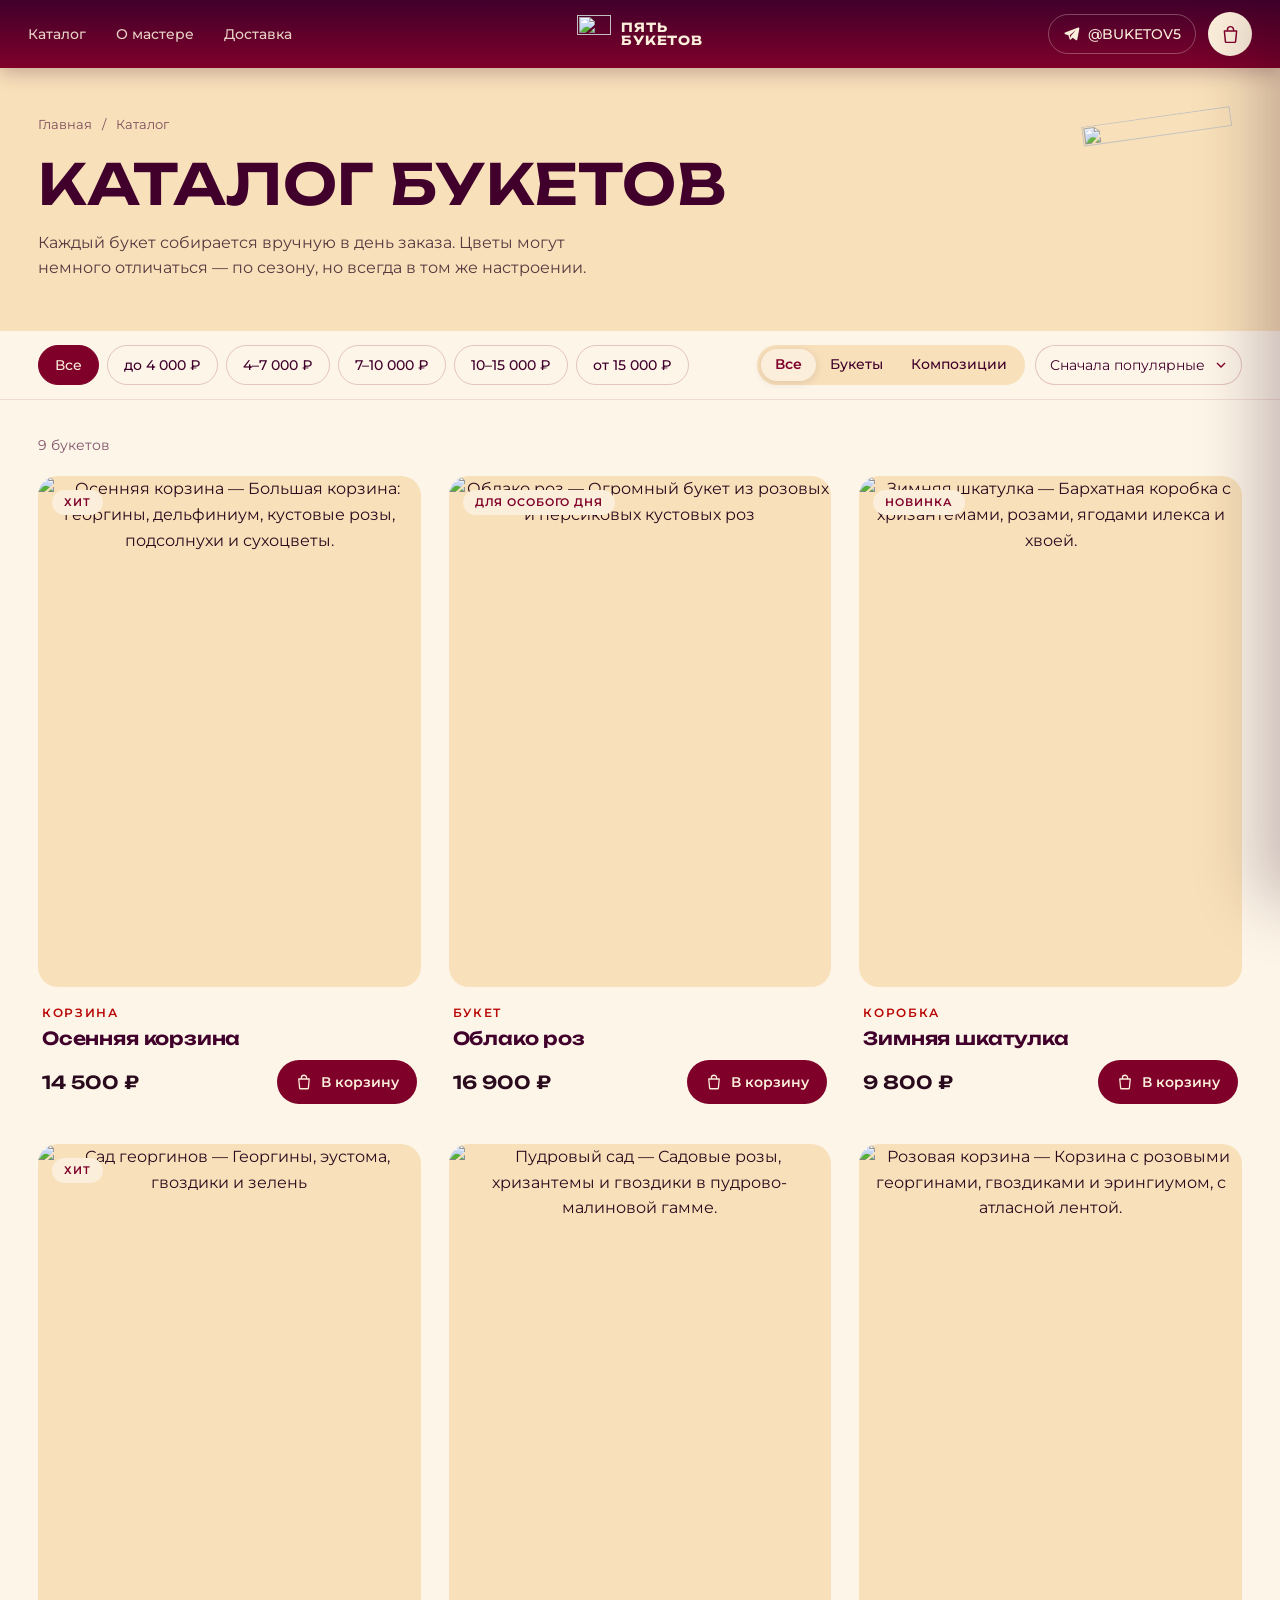
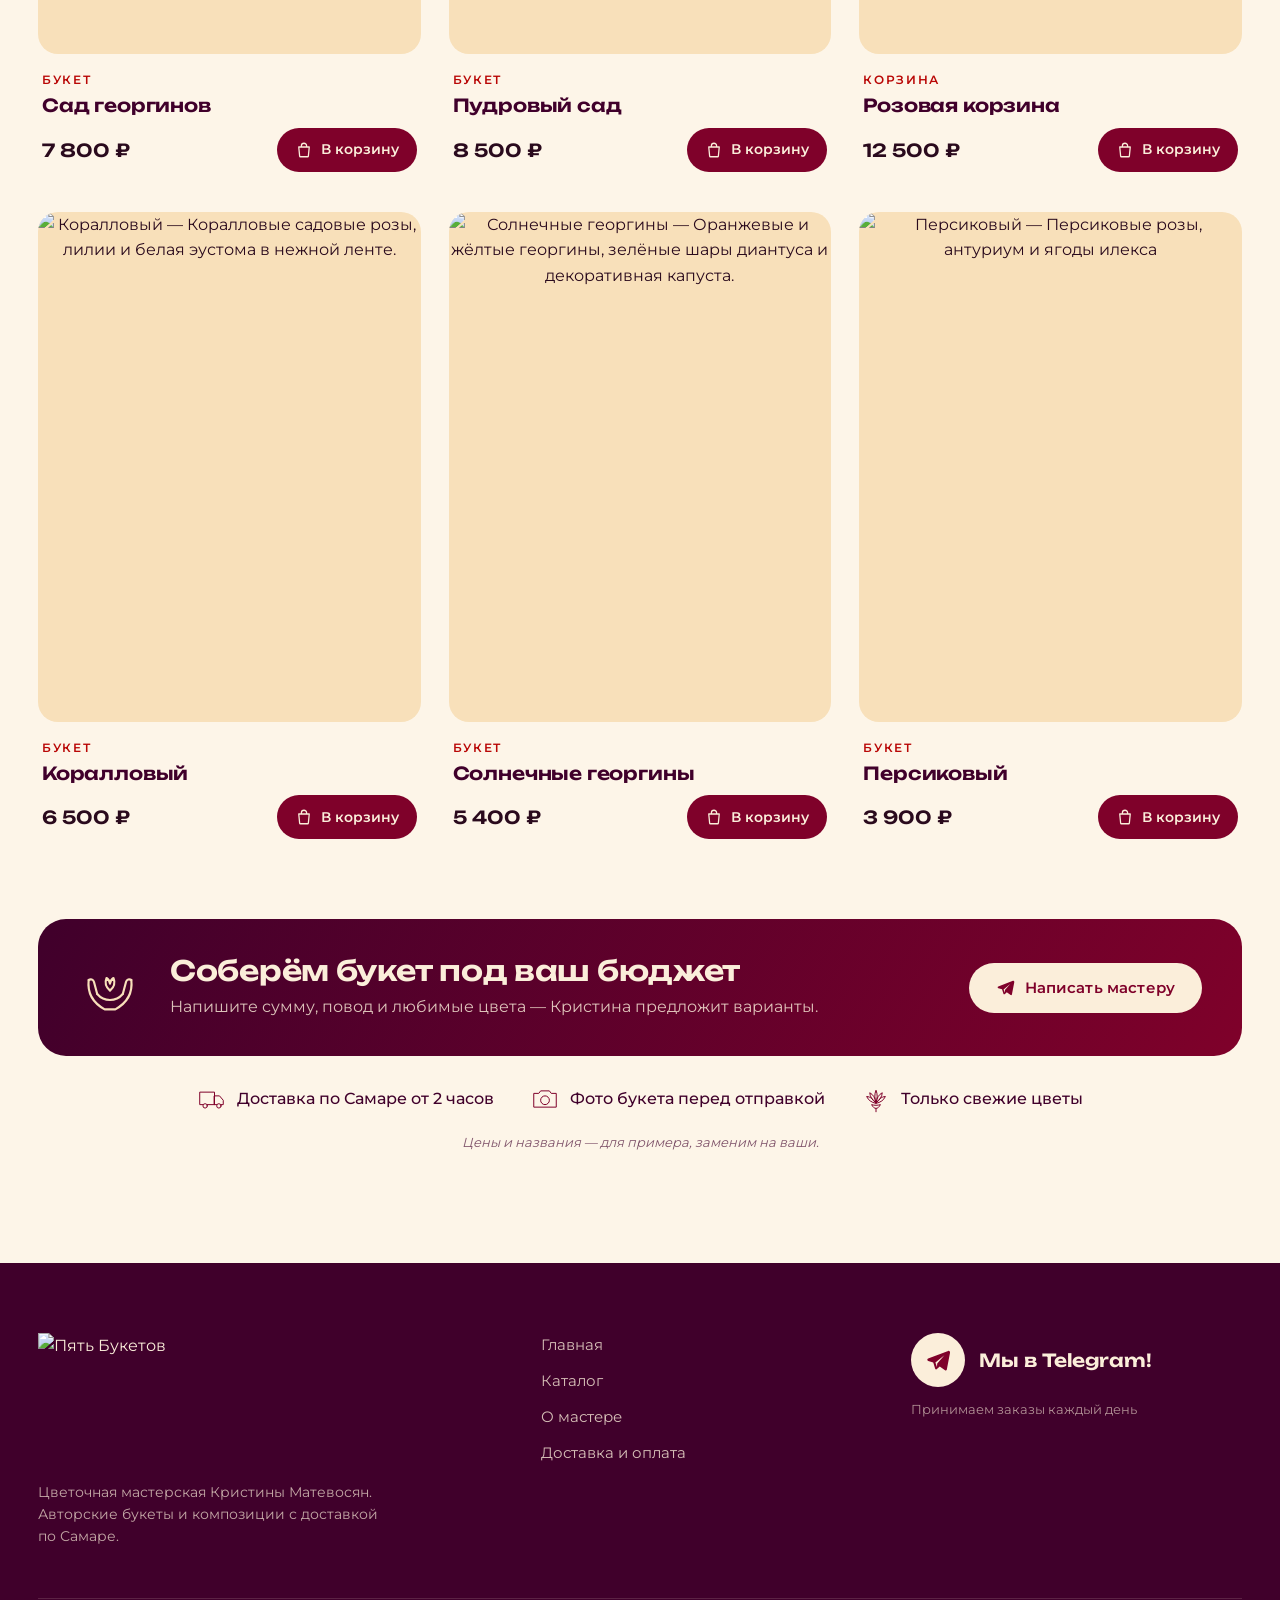
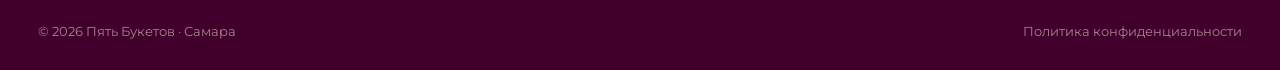
==== commit abc2bf2c: "Сайт на фото и видео клиента" ====
--- a/shop.html
+++ b/shop.html
@@ -2,207 +2,202 @@
 <html lang="ru">
 <head>
   <meta charset="UTF-8">
-  <meta name="viewport" content="width=device-width, initial-scale=1.0">
-  <title>Каталог — Пять Букетов, Самара</title>
-  <meta name="description" content="Каталог авторских букетов цветочной мастерской Кристины Матевосян. Доставка по Самаре.">
+  <meta name="viewport" content="width=device-width, initial-scale=1, viewport-fit=cover">
+  <title>Каталог букетов — Пять Букетов, Самара</title>
+  <meta name="description" content="Авторские букеты и корзины с доставкой по Самаре. Цветочная мастерская Кристины Матевосян «Пять Букетов».">
+  <meta name="theme-color" content="#40002B">
+  <meta property="og:title" content="Пять Букетов — цветочная мастерская, Самара">
+  <meta property="og:description" content="Авторские букеты Кристины Матевосян с доставкой по Самаре.">
+  <meta property="og:image" content="assets/photos/kristina-roses.jpg">
+  <link rel="icon" href="favicon.ico" sizes="any">
+  <link rel="icon" type="image/png" href="assets/brand/favicon-64.png">
+  <link rel="apple-touch-icon" href="assets/brand/apple-touch-icon.png">
+  <link rel="preload" href="assets/fonts/unbounded-cyrillic.woff2" as="font" type="font/woff2" crossorigin>
+  <link rel="preload" href="assets/fonts/montserrat-cyrillic.woff2" as="font" type="font/woff2" crossorigin>
   <link rel="stylesheet" href="style.css">
 </head>
 <body class="page-shop">
-  <header class="header">
-    <div class="header-left">
-      <a href="index.html">На главную</a>
-      <a class="hide-sm" href="index.html#contacts">Самара</a>
-    </div>
-    <a class="header-brand" href="index.html" aria-label="Пять Букетов">
-      <span class="brand-mark" aria-hidden="true">
-        <svg viewBox="0 0 80 108" xmlns="http://www.w3.org/2000/svg">
-          <!-- Protea crown sitting on the mask -->
-          <g fill="#FBEEDA" transform="translate(40 23)">
-            <path d="M0-5C2.3-14 2.5-22 0-27.5C-2.5-22-2.3-14 0-5Z"/>
-            <path d="M0-4C2.1-13 2.2-20 0-25C-2.2-20-2.1-13 0-4Z" transform="rotate(-20)"/>
-            <path d="M0-4C2.1-13 2.2-20 0-25C-2.2-20-2.1-13 0-4Z" transform="rotate(20)"/>
-            <path d="M0-3C2-11.5 2-18 0-22.5C-2-18-2-11.5 0-3Z" transform="rotate(-40)"/>
-            <path d="M0-3C2-11.5 2-18 0-22.5C-2-18-2-11.5 0-3Z" transform="rotate(40)"/>
-            <path d="M0-2C1.7-9 1.7-15 0-19C-1.7-15-1.7-9 0-2Z" transform="rotate(-60)"/>
-            <path d="M0-2C1.7-9 1.7-15 0-19C-1.7-15-1.7-9 0-2Z" transform="rotate(60)"/>
-            <path d="M0-1C1.4-7 1.4-12 0-15.2C-1.4-12-1.4-7 0-1Z" transform="rotate(-80)"/>
-            <path d="M0-1C1.4-7 1.4-12 0-15.2C-1.4-12-1.4-7 0-1Z" transform="rotate(80)"/>
-            <ellipse cx="0" cy="2" rx="7.8" ry="6.6"/>
-            <circle cx="0" cy=".8" r="1.15" fill="#7F012A"/>
-            <circle cx="-2.6" cy="2.2" r=".85" fill="#7F012A"/>
-            <circle cx="2.6" cy="2.2" r=".85" fill="#7F012A"/>
-            <circle cx="-1.5" cy="-1.1" r=".7" fill="#7F012A"/>
-            <circle cx="1.5" cy="-1.1" r=".7" fill="#7F012A"/>
-            <circle cx="0" cy="3.8" r=".7" fill="#7F012A"/>
-          </g>
-          <!-- Stylized mask -->
-          <path fill="#FBEEDA" d="M40 33.5c-10.6 0-18.6 8.6-18.6 20.6 0 9 5.3 17.2 13.6 22.6 1.6 1 3.3 1.9 5 2.5 1.7-.6 3.4-1.5 5-2.5 8.3-5.4 13.6-13.6 13.6-22.6 0-12-8-20.6-18.6-20.6z"/>
-          <ellipse cx="33.2" cy="51.5" rx="4.1" ry="2.35" fill="#7F012A" transform="rotate(-16 33.2 51.5)"/>
-          <ellipse cx="46.8" cy="51.5" rx="4.1" ry="2.35" fill="#7F012A" transform="rotate(16 46.8 51.5)"/>
-          <!-- Hands in profile, fingers up, framing the mask -->
-          <g fill="none" stroke="#FBEEDA" stroke-width="1.7" stroke-linecap="round" stroke-linejoin="round">
-            <path d="M21 78c-3.2-4.5-5.5-10-6.2-16.2"/>
-            <path d="M15.2 64.5c-1.6-8.8-1.2-15.5.2-21"/>
-            <path d="M17.4 64c-0.2-8.5.6-15.2 2.2-20.2"/>
-            <path d="M19.5 64.6c1-8 2.4-14 4.6-18.4"/>
-            <path d="M21.2 66c2.2-6.8 4.6-11.8 7.6-15"/>
-            <path d="M16.8 70C12 66.5 9.5 62.5 9.2 58.2"/>
-            <path d="M59 78c3.2-4.5 5.5-10 6.2-16.2"/>
-            <path d="M64.8 64.5c1.6-8.8 1.2-15.5-.2-21"/>
-            <path d="M62.6 64c.2-8.5-.6-15.2-2.2-20.2"/>
-            <path d="M60.5 64.6c-1-8-2.4-14-4.6-18.4"/>
-            <path d="M58.8 66c-2.2-6.8-4.6-11.8-7.6-15"/>
-            <path d="M63.2 70c4.8-3.5 7.3-7.5 7.6-11.8"/>
-          </g>
-          <!-- Spiral -->
-          <path fill="none" stroke="#FBEEDA" stroke-width="1.85" stroke-linecap="round" d="M40 91c-2.05 0-3.7 1.7-3.7 3.8 0 2.2 1.8 4 4.05 4 2.5 0 4.55-2.05 4.55-4.6 0-2.9-2.4-5.35-5.5-5.35-3.5 0-6.4 2.9-6.4 6.55 0 4.05 3.35 7.4 7.55 7.4 4.7 0 8.55-3.85 8.55-8.65 0-5.4-4.45-9.85-10-9.85"/>
-        </svg>
-      </span>
-      <span class="name">Пять Букетов</span>
+<svg width="0" height="0" style="position:absolute" aria-hidden="true">
+  <symbol id="i-tg" viewBox="0 0 24 24"><path fill="currentColor" d="M21.4 3.6 2.9 10.7c-1.1.4-1 1.9.1 2.2l4.6 1.4 1.8 5.7c.2.7 1.1.9 1.6.4l2.6-2.5 4.9 3.6c.6.4 1.5.1 1.6-.6l3-15.6c.2-1-.8-1.9-1.8-1.7ZM9.6 14.4l8.3-6.9-6.6 7.8-.3 3.2-1.4-4.1Z"/></symbol>
+  <symbol id="i-bag" viewBox="0 0 24 24"><path fill="none" stroke="currentColor" stroke-width="1.7" stroke-linecap="round" stroke-linejoin="round" d="M5 8h14l-1.2 12.1a1 1 0 0 1-1 .9H7.2a1 1 0 0 1-1-.9L5 8Zm3.5 0V6.5a3.5 3.5 0 0 1 7 0V8"/></symbol>
+  <symbol id="i-arrow" viewBox="0 0 24 24"><path fill="none" stroke="currentColor" stroke-width="1.8" stroke-linecap="round" stroke-linejoin="round" d="M5 12h14m-5-5 5 5-5 5"/></symbol>
+  <symbol id="i-close" viewBox="0 0 24 24"><path fill="none" stroke="currentColor" stroke-width="1.8" stroke-linecap="round" d="m6 6 12 12M18 6 6 18"/></symbol>
+  <symbol id="i-protea" viewBox="0 0 48 48"><g fill="none" stroke="currentColor" stroke-width="1.6" stroke-linejoin="round"><path d="M24 30c-2.5-7-2.5-14 0-20 2.5 6 2.5 13 0 20Z"/><path d="M24 30c-6-4-9.5-9.5-10-16 5.5 2.8 8.8 8.5 10 16Z"/><path d="M24 30c6-4 9.5-9.5 10-16-5.5 2.8-8.8 8.5-10 16Z"/><path d="M24 31c-7.5-1.5-12.5-5.5-15-11 6 .4 11 4.4 15 11Z"/><path d="M24 31c7.5-1.5 12.5-5.5 15-11-6 .4-11 4.4-15 11Z"/><path d="M17 33c2 4 4.4 6 7 6s5-2 7-6c-4.4 1.4-9.6 1.4-14 0Z"/><path d="M24 39v6"/></g></symbol>
+  <symbol id="i-spiral" viewBox="0 0 48 48"><path fill="none" stroke="currentColor" stroke-width="1.7" stroke-linecap="round" d="M24 24.5c0-1.6 2.4-1.6 2.4.4 0 2.6-3.6 3.3-5.2 1.2-2.2-2.9.4-7 4-6.6 4.7.5 6.6 6.2 3.8 9.8-3.4 4.4-10.6 3.6-13-1.4-2.8-5.8 1.4-12.8 7.6-13.4 7.4-.7 13 5.8 11.6 13-1.3 7-8.4 11-15 9.4"/></symbol>
+  <symbol id="i-hands" viewBox="0 0 48 48"><g fill="none" stroke="currentColor" stroke-width="1.6" stroke-linecap="round" stroke-linejoin="round"><path d="M8 18c-1 9 3 17 12 22h8c9-5 13-13 12-22"/><path d="M8 18c1.5-1 3.5-.5 4 1.5l2.4 9"/><path d="M40 18c-1.5-1-3.5-.5-4 1.5l-2.4 9"/><path d="M14.4 28.5c2.6 3 6 4.5 9.6 4.5s7-1.5 9.6-4.5"/><path d="M24 26c-3-2.5-4-6-2.6-9.5 1.6 1 2.4 2.6 2.6 4.3.2-1.7 1-3.3 2.6-4.3 1.4 3.5.4 7-2.6 9.5Z"/></g></symbol>
+  <symbol id="i-mask" viewBox="0 0 48 48"><g fill="none" stroke="currentColor" stroke-width="1.6" stroke-linejoin="round"><path d="M24 9c-8.5 0-14 6.4-14 15 0 8.2 5.6 14.4 14 16 8.4-1.6 14-7.8 14-16 0-8.6-5.5-15-14-15Z"/><path d="M15 22.5c2.4-1.6 5-1.6 7 .4-2.4 1.4-4.8 1.2-7-.4Zm18 0c-2.4-1.6-5-1.6-7 .4 2.4 1.4 4.8 1.2 7-.4Z"/><path d="M24 26v5m-3 3.5c2 1 4 1 6 0"/></g></symbol>
+  <symbol id="i-truck" viewBox="0 0 48 48"><g fill="none" stroke="currentColor" stroke-width="1.6" stroke-linejoin="round" stroke-linecap="round"><path d="M5 13h23v20H5zM28 19h8l6 7v7H28z"/><circle cx="13" cy="35" r="3.5" fill="var(--bg,#FBEEDA)"/><circle cx="35" cy="35" r="3.5" fill="var(--bg,#FBEEDA)"/></g></symbol>
+  <symbol id="i-camera" viewBox="0 0 48 48"><g fill="none" stroke="currentColor" stroke-width="1.6" stroke-linejoin="round"><path d="M6 15h8l3-4h14l3 4h8v22H6z"/><circle cx="24" cy="26" r="7"/></g></symbol>
+  <symbol id="i-clock" viewBox="0 0 48 48"><g fill="none" stroke="currentColor" stroke-width="1.6" stroke-linecap="round"><circle cx="24" cy="24" r="16"/><path d="M24 14v10l7 4"/></g></symbol>
+</svg>
+
+<header class="header" id="top">
+  <div class="header-inner">
+    <nav class="header-nav" aria-label="Меню">
+      <a href="shop.html">Каталог</a>
+      <a href="index.html#about">О мастере</a>
+      <a href="index.html#delivery">Доставка</a>
+    </nav>
+    <a class="brand" href="index.html" aria-label="Пять Букетов — на главную">
+      <img src="assets/brand/logo-mark-cream.png" alt="" width="34" height="38">
+      <span>Пять<br>Букетов</span>
     </a>
-    <div class="header-right">
-      <span class="hours">Доставка по Самаре</span>
-      <div class="header-icons">
-        <a class="icon-btn" href="https://t.me/BUKETOV5" target="_blank" rel="noopener" aria-label="Telegram" title="Telegram">
-          <svg viewBox="0 0 24 24" aria-hidden="true"><path d="M21.5 4.5 2.8 11.6c-1.3.5-1.3 1.2-.2 1.5l4.8 1.5 11.1-7c.5-.3 1-.1.6.3l-9 8.2-.3 4.8c.4 0 .6-.2.8-.4l2.3-2.2 4.8 3.5c.9.5 1.5.2 1.7-.8l3.1-14.6c.3-1.3-.5-1.9-1.4-1.5z"/></svg>
-        </a>
-        <button class="icon-btn" type="button" data-open-cart aria-label="Корзина">
-          <svg viewBox="0 0 24 24" aria-hidden="true"><path d="M7 6h14l-1.5 9h-12zM7 6 5 3H2"/><circle cx="9" cy="20" r="1.6"/><circle cx="17" cy="20" r="1.6"/></svg>
-          <span class="cart-count">0</span>
-        </button>
-        <button class="nav-toggle" type="button" aria-label="Меню"><span></span></button>
+    <div class="header-actions">
+      <a class="header-tg" href="https://t.me/BUKETOV5" target="_blank" rel="noopener" aria-label="Мы в Telegram"><svg><use href="#i-tg"/></svg><span>@BUKETOV5</span></a>
+      <button class="cart-btn" type="button" data-open-cart aria-label="Корзина"><svg><use href="#i-bag"/></svg><b class="cart-count" data-cart-count>0</b></button>
+    </div>
+  </div>
+</header>
+
+<main>
+  <section class="shop-hero">
+    <div class="shop-hero-inner">
+      <nav class="crumbs" aria-label="Навигация"><a href="index.html">Главная</a><span>/</span><span>Каталог</span></nav>
+      <h1>Каталог букетов</h1>
+      <p>Каждый букет собирается вручную в день заказа. Цветы могут немного отличаться — по сезону, но всегда в том же настроении.</p>
+    </div>
+    <img class="shop-hero-mark" src="assets/brand/logo-mark-burgundy.png" alt="" width="160" height="180">
+  </section>
+
+  <div class="filters" data-filters>
+    <div class="filters-inner">
+      <div class="chips" role="group" aria-label="Цена">
+        <button class="chip is-on" type="button" data-filter="all">Все</button>
+        <button class="chip" type="button" data-filter="0-4">до 4 000 ₽</button>
+        <button class="chip" type="button" data-filter="4-7">4–7 000 ₽</button>
+        <button class="chip" type="button" data-filter="7-10">7–10 000 ₽</button>
+        <button class="chip" type="button" data-filter="10-15">10–15 000 ₽</button>
+        <button class="chip" type="button" data-filter="15-99">от 15 000 ₽</button>
       </div>
-    </div>
-  </header>
-
-  <div class="shop-head">
-    <div class="container">
-      <nav class="breadcrumb" aria-label="Навигация">
-        <a href="index.html">Главная</a><span>/</span>Каталог
-      </nav>
-      <h1>Каталог</h1>
-      <p>Готовые букеты и композиции в коробках. Состав может чуть отличаться в сезон — перед отправкой пришлём фото.</p>
-    </div>
-  </div>
-
-  <section class="catalog" id="catalog">
-    <div class="toolbar">
-      <div class="container-tools toolbar-row">
-        <div class="chips" role="list" aria-label="Фильтр по цене">
-          <button class="chip is-on" type="button" data-filter="all" aria-pressed="true">Все</button>
-          <button class="chip" type="button" data-filter="0-4" aria-pressed="false">до 4к</button>
-          <button class="chip" type="button" data-filter="4-7" aria-pressed="false">4–7к</button>
-          <button class="chip" type="button" data-filter="7-10" aria-pressed="false">7–10к</button>
-          <button class="chip" type="button" data-filter="10-15" aria-pressed="false">10–15к</button>
-          <button class="chip" type="button" data-filter="15-20" aria-pressed="false">15–20к</button>
+      <div class="filters-right">
+        <div class="seg" role="group" aria-label="Тип">
+          <button type="button" class="is-on" data-kind="all">Все</button>
+          <button type="button" data-kind="bouquet">Букеты</button>
+          <button type="button" data-kind="basket">Композиции</button>
         </div>
-        <button class="btn-filters" type="button" data-open-filters>Фильтры</button>
-        <label class="sort-wrap">
-          <select class="sort" data-sort aria-label="Сортировка">
-            <option value="new">Сначала новые</option>
+        <label class="sort"><span class="sr">Сортировка</span>
+          <select data-sort>
+            <option value="popular">Сначала популярные</option>
             <option value="price-asc">Сначала дешевле</option>
             <option value="price-desc">Сначала дороже</option>
           </select>
         </label>
       </div>
     </div>
-    <div class="container">
-      <p class="catalog-empty">В этом диапазоне пока нет букетов. Выберите другой или посмотрите все.</p>
-      <div class="grid" data-catalog></div>
+  </div>
+
+  <section class="catalog">
+    <p class="catalog-count" data-count></p>
+    <div class="grid" data-catalog></div>
+    <div class="grid-empty" data-grid-empty hidden>
+      <svg><use href="#i-protea"/></svg>
+      <p>В этом диапазоне сейчас нет букетов. Напишите нам — соберём под ваш бюджет.</p>
+      <a class="btn btn-dark" href="https://t.me/BUKETOV5" target="_blank" rel="noopener">Написать в Telegram</a>
     </div>
   </section>
 
-  <footer class="footer">
-    <p><strong>Пять Букетов</strong></p>
-    <p>цветочная мастерская Кристины Матевосян · Самара</p>
-    <p><a class="footer-tg" href="https://t.me/BUKETOV5" target="_blank" rel="noopener">
-      <svg viewBox="0 0 24 24" aria-hidden="true"><path d="M21.5 4.5 2.8 11.6c-1.3.5-1.3 1.2-.2 1.5l4.8 1.5 11.1-7c.5-.3 1-.1.6.3l-9 8.2-.3 4.8c.4 0 .6-.2.8-.4l2.3-2.2 4.8 3.5c.9.5 1.5.2 1.7-.8l3.1-14.6c.3-1.3-.5-1.9-1.4-1.5z"/></svg>
-      <span>Мы в Telegram!</span>
-    </a></p>
-  </footer>
-
-<div class="overlay" id="overlay"></div>
-
-<div class="overlay" id="product-popup" style="background:transparent; z-index:105;">
-  <div class="popup" role="dialog" aria-modal="true" aria-label="Букет">
-    <button class="popup-close" type="button" data-close aria-label="Закрыть">×</button>
-    <div class="popup-photo"><img data-pp-img alt=""></div>
-    <div class="popup-info">
-      <h3 data-pp-name></h3>
-      <div class="popup-price" data-pp-price></div>
-      <p data-pp-text></p>
-      <div class="qty">
-        <button type="button" data-pp-minus aria-label="Меньше">−</button>
-        <span data-pp-qty>1</span>
-        <button type="button" data-pp-plus aria-label="Больше">+</button>
+  <section class="custom">
+    <div class="custom-card reveal">
+      <svg class="custom-ico"><use href="#i-hands"/></svg>
+      <div>
+        <h2>Соберём букет под ваш бюджет</h2>
+        <p>Напишите сумму, повод и любимые цвета — Кристина предложит варианты.</p>
       </div>
-      <div><button class="btn btn-dark" type="button" data-pp-add>Купить</button></div>
+      <a class="btn btn-tg" href="https://t.me/BUKETOV5" target="_blank" rel="noopener"><svg><use href="#i-tg"/></svg>Написать мастеру</a>
+    </div>
+    <ul class="perks">
+      <li><svg><use href="#i-truck"/></svg>Доставка по Самаре от 2 часов</li>
+      <li><svg><use href="#i-camera"/></svg>Фото букета перед отправкой</li>
+      <li><svg><use href="#i-protea"/></svg>Только свежие цветы</li>
+    </ul>
+    <p class="demo-note">Цены и названия — для примера, заменим на ваши.</p>
+  </section>
+</main>
+
+<div class="modal" id="product-modal" aria-hidden="true">
+  <div class="modal-shade" data-close-modal></div>
+  <div class="modal-card" role="dialog" aria-modal="true" aria-labelledby="pm-title">
+    <button class="icon-btn modal-x" type="button" data-close-modal aria-label="Закрыть"><svg><use href="#i-close"/></svg></button>
+    <div class="modal-photo"><img data-pm-img src="" alt=""></div>
+    <div class="modal-info">
+      <p class="eyebrow eyebrow-dark" data-pm-kind></p>
+      <h2 id="pm-title" data-pm-name></h2>
+      <p class="modal-price" data-pm-price></p>
+      <p data-pm-text></p>
+      <ul class="modal-list">
+        <li>Собираем в день заказа</li>
+        <li>Пришлём фото перед доставкой</li>
+        <li>Добавим открытку с вашим текстом</li>
+      </ul>
+      <button class="btn btn-dark btn-wide" type="button" data-pm-add>В корзину</button>
+      <a class="btn btn-ghost-dark btn-wide" data-pm-tg href="https://t.me/BUKETOV5" target="_blank" rel="noopener"><svg><use href="#i-tg"/></svg>Спросить в Telegram</a>
     </div>
   </div>
 </div>
-
-<aside class="drawer" id="cart-drawer" aria-label="Корзина">
-  <div class="drawer-head">Корзина <button class="drawer-close" type="button" data-close aria-label="Закрыть">×</button></div>
-  <div class="drawer-body" id="cart-items"></div>
-  <div class="drawer-foot">
-    <div class="cart-total"><span>Итого</span><span id="cart-total">0 р.</span></div>
-    <button class="btn btn-dark" type="button" data-checkout>Оформить заказ</button>
-    <form class="checkout" id="checkout">
-      <input name="name" required placeholder="Ваше имя">
-      <input name="contact" required placeholder="Телеграм или телефон">
-      <textarea name="comment" placeholder="Комментарий к заказу"></textarea>
-      <p class="form-note">Отправляя заявку, вы соглашаетесь, что мы свяжемся с вами по этому заказу.</p>
-      <button class="btn btn-dark" type="submit">Отправить заявку</button>
+<footer class="footer">
+  <div class="footer-inner">
+    <div class="footer-brand">
+      <img src="assets/brand/logo-full-cream.png" alt="Пять Букетов" width="170" height="147" loading="lazy">
+      <p>Цветочная мастерская Кристины Матевосян. Авторские букеты и композиции с доставкой по Самаре.</p>
+    </div>
+    <nav class="footer-nav" aria-label="Разделы">
+      <a href="index.html">Главная</a>
+      <a href="shop.html">Каталог</a>
+      <a href="index.html#about">О мастере</a>
+      <a href="index.html#delivery">Доставка и оплата</a>
+    </nav>
+    <div class="footer-tg">
+      <a class="tg-link" href="https://t.me/BUKETOV5" target="_blank" rel="noopener">
+        <span class="tg-circle"><svg><use href="#i-tg"/></svg></span>
+        <span>Мы в Telegram!</span>
+      </a>
+      <p class="footer-small">Принимаем заказы каждый день</p>
+    </div>
+  </div>
+  <div class="footer-bottom">
+    <span>© 2026 Пять Букетов · Самара</span>
+    <span>Политика конфиденциальности</span>
+  </div>
+</footer>
+
+<div class="drawer-shade" data-close-cart></div>
+<aside class="drawer" id="cart" aria-label="Корзина" aria-hidden="true">
+  <div class="drawer-head">
+    <h2>Корзина</h2>
+    <button class="icon-btn" type="button" data-close-cart aria-label="Закрыть"><svg><use href="#i-close"/></svg></button>
+  </div>
+  <div class="drawer-body">
+    <div class="cart-empty" data-cart-empty>
+      <svg class="cart-empty-ico"><use href="#i-protea"/></svg>
+      <p>Пока пусто. Загляните в каталог — там много красивого.</p>
+      <a class="btn btn-dark" href="shop.html">Открыть каталог</a>
+    </div>
+    <ul class="cart-list" data-cart-list></ul>
+    <form class="checkout" id="checkout" hidden>
+      <div class="cart-total"><span>Итого</span><strong data-cart-total>0 ₽</strong></div>
+      <label class="field"><span>Ваше имя</span><input name="name" required autocomplete="name"></label>
+      <label class="field"><span>Телефон или Telegram</span><input name="contact" required autocomplete="tel"></label>
+      <label class="field"><span>Когда и куда доставить</span><input name="when" placeholder="Например: 8 марта, к 12:00, ул. Ленинградская"></label>
+      <label class="field"><span>Открытка или пожелания</span><textarea name="comment" rows="2"></textarea></label>
+      <label class="consent"><input type="checkbox" name="consent" required> <span>Согласен(на) на обработку персональных данных</span></label>
+      <button class="btn btn-tg btn-wide" type="submit"><svg><use href="#i-tg"/></svg>Отправить заказ в Telegram</button>
+      <p class="form-note">Откроется чат с мастерской, текст заказа уже будет готов. Онлайн-оплата картой — скоро.</p>
     </form>
-    <div class="thanks" id="thanks">
-      <p>Заявка собрана. Нажмите кнопку — откроется Telegram с текстом заказа, отправьте его нам.</p>
-      <p style="margin-top:12px"><a class="btn btn-dark" id="thanks-link" href="https://t.me/BUKETOV5" target="_blank" rel="noopener">Написать в Telegram</a></p>
+    <div class="thanks" data-thanks hidden>
+      <svg class="cart-empty-ico"><use href="#i-hands"/></svg>
+      <h3>Спасибо!</h3>
+      <p>Отправьте сообщение в открывшемся чате — Кристина подтвердит заказ и пришлёт фото букета перед доставкой.</p>
+      <a class="btn btn-tg" data-thanks-link href="https://t.me/BUKETOV5" target="_blank" rel="noopener"><svg><use href="#i-tg"/></svg>Открыть Telegram</a>
     </div>
   </div>
 </aside>
-<button class="to-top" type="button" aria-label="Наверх">↑</button>
-<div class="toast" id="toast" role="status"></div>
-
+<div class="toast" id="toast" role="status" aria-live="polite"></div>
 
 <nav class="tabbar" aria-label="Быстрые действия">
-  <a href="index.html">
-    <span>Главная</span>
-  </a>
-  <button type="button" data-open-filters>
-    <span>Фильтры</span>
-  </button>
-  <button type="button" data-open-cart>
-    <span>Корзина</span>
-    <span class="cart-count">0</span>
-    <span class="tab-sum" data-cart-sum></span>
-  </button>
-  <a href="https://t.me/BUKETOV5" target="_blank" rel="noopener">
-    <span>Telegram</span>
-  </a>
+  <a href="shop.html" class="tab-cat">Каталог</a>
+  <button type="button" class="tab-cart" data-open-cart><svg><use href="#i-bag"/></svg><span data-cart-sum>Корзина</span><b class="cart-count" data-cart-count>0</b></button>
+  <a href="https://t.me/BUKETOV5" target="_blank" rel="noopener" class="tab-tg" aria-label="Telegram"><svg><use href="#i-tg"/></svg></a>
 </nav>
-
-<div class="filters-panel" id="filters-panel" role="dialog" aria-label="Фильтры">
-  <h3>Фильтры</h3>
-  <div class="label">Цена</div>
-  <div class="chips">
-    <button class="chip is-on" type="button" data-filter="all" aria-pressed="true">Все</button>
-    <button class="chip" type="button" data-filter="0-4">до 4к</button>
-    <button class="chip" type="button" data-filter="4-7">4–7к</button>
-    <button class="chip" type="button" data-filter="7-10">7–10к</button>
-    <button class="chip" type="button" data-filter="10-15">10–15к</button>
-    <button class="chip" type="button" data-filter="15-20">15–20к</button>
-  </div>
-  <div class="label">Тип</div>
-  <div class="chips">
-    <button class="chip is-on" type="button" data-kind="all" aria-pressed="true">Все</button>
-    <button class="chip" type="button" data-kind="bouquet">Букеты</button>
-    <button class="chip" type="button" data-kind="box">Коробки</button>
-  </div>
-  <div class="filters-actions">
-    <button class="btn btn-outline" type="button" data-reset-filters>Сбросить</button>
-    <button class="btn btn-dark" type="button" data-close-filters>Показать</button>
-  </div>
-</div>
 
 <script src="script.js"></script>
 </body>
--- a/style.css
+++ b/style.css
@@ -1,5 +1,3 @@
-/* Brand fonts (SIL OFL), self-hosted: Unbounded + Montserrat, cyrillic + latin */
-
 @font-face {
   font-family: "Unbounded";
   font-style: normal;
@@ -72,1023 +70,430 @@
   unicode-range: U+0000-00FF, U+0131, U+0152-0153, U+02BB-02BC, U+02C6, U+02DA, U+02DC, U+0304, U+0308, U+0329, U+2000-206F, U+20AC, U+2122, U+2191, U+2193, U+2212, U+2215, U+FEFF, U+FFFD;
 }
 
+/* ================= base ================= */
 :root {
-  --cream: #FBEEDA;
-  --sand: #F8E0BA;
-  --red: #B90706;
-  --wine: #7F012A;
-  --plum: #40002B;
-  --ink: #1a0012;
-  --muted: rgba(64, 0, 43, 0.68);
-  --gray: #ead9c8;
-  --card: #fff8ee;
-  --font: "Montserrat", Arial, sans-serif;
-  --display: "Unbounded", Arial, sans-serif;
-  --container: 1200px;
-  --header-h: 70px;
-}
-
-* { box-sizing: border-box; margin: 0; padding: 0; }
-html { scroll-behavior: smooth; }
-body {
-  font-family: var(--font);
-  font-weight: 400;
-  color: var(--plum);
-  background: var(--cream);
-  line-height: 1.55;
-  -webkit-font-smoothing: antialiased;
-  min-height: 100vh;
-}
-img { display: block; max-width: 100%; }
+  --cream: #FBEEDA; --sand: #F8E0BA; --red: #B90706; --wine: #7F012A; --plum: #40002B;
+  --ink: #2a0a1d; --muted: rgba(64, 0, 43, .66);
+  --head: "Unbounded", "Montserrat", system-ui, sans-serif;
+  --body: "Montserrat", system-ui, -apple-system, "Segoe UI", sans-serif;
+  --r: 20px; --hh: 68px;
+  --shadow: 0 18px 50px -18px rgba(64, 0, 43, .35);
+  --ease: cubic-bezier(.2, .7, .2, 1);
+}
+*, *::before, *::after { box-sizing: border-box; }
+html { scroll-behavior: smooth; -webkit-text-size-adjust: 100%; }
+html.lock { overflow: hidden; }
+body { margin: 0; font: 400 16px/1.6 var(--body); color: var(--ink); background: var(--cream); -webkit-font-smoothing: antialiased; }
+img, video { display: block; max-width: 100%; }
 a { color: inherit; text-decoration: none; }
-button, input, textarea { font-family: inherit; }
-.container { width: 100%; max-width: var(--container); margin: 0 auto; padding: 0 20px; }
-
-/* ——— Header (fixed 70px bar over hero) ——— */
-.header {
-  position: fixed;
-  inset: 0 0 auto 0;
-  height: var(--header-h);
-  z-index: 80;
-  display: grid;
-  grid-template-columns: 1fr auto 1fr;
-  align-items: center;
-  gap: 16px;
-  padding: 0 28px;
-  color: var(--cream);
-  background: rgba(64, 0, 43, 0.6);
-  backdrop-filter: blur(8px);
-}
-.header-left, .header-right {
-  display: flex;
-  align-items: center;
-  gap: 18px;
-  font-size: 18px;
-  font-weight: 500;
-}
-.header-right { justify-content: flex-end; }
-.header-left a:hover, .header-right a:hover { opacity: 0.8; }
-.header-brand {
-  display: flex;
-  align-items: center;
-  gap: 8px;
-  color: var(--cream);
-}
-.header-brand .brand-mark { width: 28px; height: 36px; display: block; flex-shrink: 0; }
-.header-brand .brand-mark svg { width: 100%; height: 100%; display: block; }
-.header-brand span.name {
-  font-family: var(--display);
-  font-weight: 700;
-  font-size: 20px;
-  line-height: 1.15;
-  letter-spacing: 0.07em;
-  text-transform: uppercase;
-  white-space: nowrap;
-}
-.header-icons { display: flex; align-items: center; gap: 8px; margin-left: 6px; }
-.icon-btn {
-  width: 36px; height: 36px;
-  border-radius: 50%;
-  border: 1.5px solid rgba(251, 238, 218, 0.85);
-  display: inline-flex; align-items: center; justify-content: center;
-  color: var(--cream);
-  background: transparent;
-  position: relative;
-  cursor: pointer;
-}
-.icon-btn svg { width: 16px; height: 16px; fill: currentColor; }
-.cart-count {
-  position: absolute;
-  top: -6px; right: -6px;
-  min-width: 16px; height: 16px; padding: 0 4px;
-  border-radius: 99px;
-  background: var(--red);
-  color: #fff;
-  font-size: 10px;
-  font-weight: 700;
-  display: none;
-  align-items: center; justify-content: center;
-  line-height: 1;
-}
-.cart-count.is-on { display: flex; }
-.nav-toggle {
-  display: none;
-  width: 36px; height: 30px;
-  border: 0; background: transparent; color: var(--cream);
-  cursor: pointer;
-}
-.nav-toggle span, .nav-toggle span::before, .nav-toggle span::after {
-  display: block; width: 18px; height: 1.5px; background: currentColor; position: relative;
-}
-.nav-toggle span::before, .nav-toggle span::after { content: ""; position: absolute; left: 0; }
-.nav-toggle span::before { top: -6px; }
-.nav-toggle span::after { top: 6px; }
-
-/* ——— Hero 100vh, title bottom-left ——— */
-.hero {
-  position: relative;
-  height: 100vh;
-  min-height: 640px;
-  color: var(--cream);
-  overflow: hidden;
-}
-.hero-bg {
-  position: absolute; inset: 0;
-  background-size: cover;
-  background-position: center;
-}
-.hero-filter {
-  position: absolute; inset: 0;
-  background: linear-gradient(to bottom, rgba(64, 0, 43, 0.20), rgba(64, 0, 43, 0.52));
-}
-.hero-inner {
-  position: relative;
-  z-index: 1;
-  height: 100%;
-  max-width: var(--container);
-  margin: 0 auto;
-  padding: 0 20px 9vh;
-  display: flex;
-  flex-direction: column;
-  justify-content: flex-end;
-  align-items: flex-start;
-}
-.hero h1 {
-  font-family: var(--display);
-  font-weight: 700;
-  font-size: 56px;
-  line-height: 1.12;
-  letter-spacing: 0.04em;
-  text-transform: uppercase;
-  max-width: 11ch;
-}
-.hero .lead {
-  margin-top: 18px;
-  font-size: 22px;
-  font-weight: 400;
-  color: rgba(251, 238, 218, 0.9);
-  max-width: 28em;
-  line-height: 1.5;
-}
-.hero-center {
-  justify-content: center;
-  align-items: center;
-  padding-bottom: 0;
-}
-.btn {
-  display: inline-flex;
-  align-items: center;
-  justify-content: center;
-  border-radius: 32px;
-  font-weight: 700;
-  font-size: 16px;
-  cursor: pointer;
-  border: 1px solid transparent;
-  transition: background .2s, color .2s, border-color .2s, transform .2s, box-shadow .2s;
-  text-align: center;
-}
-.btn-hero {
-  background: rgba(64, 0, 43, 0.72);
-  color: var(--cream);
-  border-color: rgba(251, 238, 218, 0.35);
-  padding: 14px 36px;
-  font-size: 16px;
-  box-shadow: 0 8px 24px rgba(0,0,0,0.25);
-}
-.btn-hero:hover { background: var(--wine); }
-.btn-outline, .btn-cart {
-  background: transparent;
-  color: #333;
-  border-color: #333;
-  padding: 11px 18px;
-  min-height: 44px;
-  font-size: 14px;
-  border-radius: 32px;
-}
-.card-body .btn-cart, .card-body .btn-outline { width: 100%; }
-.btn-cart {
-  background: var(--wine);
-  color: var(--cream);
-  border-color: var(--wine);
-}
-.btn-cart:hover { background: var(--red); border-color: var(--red); color: var(--cream); }
-.btn-outline:hover { background: var(--plum); color: var(--cream); border-color: var(--plum); }
-.btn-dark {
-  background: var(--wine);
-  color: var(--cream);
-  border-color: var(--wine);
-  padding: 12px 28px;
-  box-shadow: 0 8px 20px rgba(64, 0, 43, 0.18);
-}
-.btn-dark:hover { background: var(--red); border-color: var(--red); }
-.btn-cream {
-  background: var(--cream);
-  color: var(--wine);
-  padding: 12px 28px;
-}
-.btn-cream:hover { background: var(--sand); }
-
-/* ——— Advantages ——— */
-.advantages {
-  background: #fff;
-  padding: 45px 0 60px;
-}
-.section-head { text-align: center; }
-.section-head h2 {
-  font-family: var(--display);
-  font-weight: 700;
-  font-size: 42px;
-  line-height: 1.23;
-  margin-bottom: 40px;
-}
-.section-head p {
-  max-width: 560px;
-  margin: -20px auto 105px;
-  font-size: 24px;
-  font-weight: 300;
-  line-height: 1.5;
-  color: var(--muted);
-}
-.adv-grid {
-  list-style: none;
-  display: grid;
-  grid-template-columns: repeat(3, 1fr);
-  gap: 32px;
-}
-.adv-item { display: flex; gap: 16px; align-items: flex-start; }
-.adv-dot {
-  width: 18px; height: 18px; margin-top: 4px;
-  border-radius: 50%;
-  background: var(--plum);
-  flex-shrink: 0;
-}
-.adv-item h3 { font-size: 18px; font-weight: 600; line-height: 1.35; margin-bottom: 6px; }
-.adv-item p { font-size: 16px; font-weight: 300; line-height: 1.55; color: var(--muted); }
-
-/* ——— Catalog ——— */
-.catalog {
-  background: #e8d9c8;
-  padding: 60px 0 40px;
-}
-.catalog-head {
-  margin-bottom: 28px;
-}
-.catalog-head h2 {
-  font-family: var(--display);
-  font-weight: 700;
-  font-size: 42px;
-  line-height: 1.23;
-  margin-bottom: 12px;
-}
-.catalog-head p { color: var(--muted); max-width: 36em; font-size: 24px; font-weight: 300; line-height: 1.5; }
-.grid {
-  display: grid;
-  grid-template-columns: repeat(4, 1fr);
-  gap: 20px 18px;
-}
+button, input, select, textarea { font: inherit; color: inherit; }
+button { cursor: pointer; }
+svg { width: 1em; height: 1em; flex: none; }
+h1, h2, h3 { font-family: var(--head); font-weight: 600; line-height: 1.12; margin: 0; letter-spacing: -.01em; }
+h2 { font-size: clamp(26px, 3.4vw, 44px); color: var(--plum); }
+h3 { font-size: 17px; }
+p { margin: 0; }
+[hidden] { display: none !important; }
+.sr { position: absolute; width: 1px; height: 1px; overflow: hidden; clip: rect(0 0 0 0); }
+.eyebrow { font: 600 12px/1.4 var(--body); letter-spacing: .18em; text-transform: uppercase; color: var(--sand); margin-bottom: 14px; }
+.eyebrow-dark { color: var(--red); }
+.demo-note { margin-top: 18px; font-size: 13px; color: var(--muted); text-align: center; font-style: italic; }
+::selection { background: var(--wine); color: var(--cream); }
+
+/* ================= buttons ================= */
+.btn { display: inline-flex; align-items: center; justify-content: center; gap: 10px; min-height: 50px; padding: 0 26px; border-radius: 999px; border: 1.5px solid transparent; font: 600 15px/1 var(--body); letter-spacing: .01em; transition: transform .35s var(--ease), background .3s, color .3s, box-shadow .35s var(--ease), border-color .3s; white-space: nowrap; }
+.btn svg { font-size: 19px; }
+.btn:hover { transform: translateY(-2px); }
+.btn:active { transform: translateY(0) scale(.98); }
+.btn-lg { min-height: 58px; padding: 0 32px; font-size: 16px; }
+.btn-wide { width: 100%; }
+.btn-light { background: var(--cream); color: var(--plum); box-shadow: 0 12px 30px -10px rgba(0, 0, 0, .45); }
+.btn-light:hover { background: #fff; box-shadow: 0 18px 40px -12px rgba(0, 0, 0, .5); }
+.btn-light svg:last-child { transition: transform .35s var(--ease); }
+.btn-light:hover svg:last-child { transform: translateX(4px); }
+.btn-ghost { color: var(--cream); border-color: rgba(251, 238, 218, .45); background: rgba(251, 238, 218, .06); backdrop-filter: blur(6px); }
+.btn-ghost:hover { border-color: var(--cream); background: rgba(251, 238, 218, .14); }
+.btn-ghost-dark { color: var(--plum); border-color: rgba(64, 0, 43, .25); }
+.btn-ghost-dark:hover { border-color: var(--wine); }
+.btn-dark { background: var(--wine); color: var(--cream); box-shadow: 0 12px 26px -12px rgba(127, 1, 42, .7); }
+.btn-dark:hover { background: var(--plum); }
+.btn-tg { background: var(--wine); color: var(--cream); }
+.btn-tg:hover { background: var(--plum); }
+.icon-btn { width: 42px; height: 42px; border-radius: 50%; border: 0; background: rgba(64, 0, 43, .07); display: grid; place-items: center; font-size: 20px; color: var(--plum); transition: background .25s, transform .3s var(--ease); }
+.icon-btn:hover { background: rgba(64, 0, 43, .14); transform: rotate(90deg); }
+
+/* ================= header ================= */
+.header { position: fixed; inset: 0 0 auto; z-index: 50; height: var(--hh); background: linear-gradient(180deg, var(--plum), var(--wine)); box-shadow: 0 4px 18px rgba(64, 0, 43, .28); color: var(--cream); transition: box-shadow .4s, background .4s; }
+.header.is-scrolled { box-shadow: 0 10px 34px rgba(64, 0, 43, .45); }
+.header-inner { height: 100%; max-width: 1320px; margin: 0 auto; padding: 0 28px; display: grid; grid-template-columns: 1fr auto 1fr; align-items: center; }
+.header-nav { display: flex; gap: 30px; font-size: 14px; font-weight: 500; }
+.header-nav a { position: relative; opacity: .88; transition: opacity .2s; }
+.header-nav a::after { content: ""; position: absolute; left: 0; right: 0; bottom: -6px; height: 1.5px; background: var(--sand); transform: scaleX(0); transform-origin: left; transition: transform .35s var(--ease); }
+.header-nav a:hover { opacity: 1; }
+.header-nav a:hover::after { transform: scaleX(1); }
+.brand { display: flex; align-items: center; gap: 10px; }
+.brand img { width: 34px; height: auto; transition: transform .6s var(--ease); }
+.brand:hover img { transform: rotate(-8deg) scale(1.06); }
+.brand span { font: 700 12.5px/1.05 var(--head); text-transform: uppercase; letter-spacing: .06em; }
+.header-actions { display: flex; justify-content: flex-end; align-items: center; gap: 12px; }
+.header-tg { display: inline-flex; align-items: center; gap: 8px; font-size: 14px; font-weight: 500; padding: 8px 14px; border-radius: 999px; border: 1px solid rgba(251, 238, 218, .3); transition: background .25s, border-color .25s; }
+.header-tg svg { font-size: 17px; }
+.header-tg:hover { background: rgba(251, 238, 218, .1); border-color: var(--cream); }
+.cart-btn { position: relative; width: 44px; height: 44px; border-radius: 50%; border: 0; background: var(--cream); color: var(--wine); display: grid; place-items: center; font-size: 21px; transition: transform .3s var(--ease); }
+.cart-btn:hover { transform: scale(1.07); }
+.cart-count { position: absolute; top: -3px; right: -3px; min-width: 20px; height: 20px; padding: 0 5px; border-radius: 10px; background: var(--red); color: #fff; font: 700 11px/20px var(--body); text-align: center; transform: scale(0); transition: transform .3s var(--ease); }
+.cart-count.is-on { transform: scale(1); }
+.cart-count.bump { animation: bump .5s var(--ease); }
+@keyframes bump { 40% { transform: scale(1.45); } }
+
+/* ================= hero ================= */
+.hero { position: relative; min-height: 100vh; min-height: 100svh; padding: calc(var(--hh) + 40px) max(28px, calc((100vw - 1260px) / 2)) 56px; display: grid; grid-template-columns: 1.15fr .85fr; align-items: center; gap: 56px; color: var(--cream); overflow: hidden;
+  background: radial-gradient(120% 90% at 85% 40%, #9a0b3a 0%, var(--wine) 38%, var(--plum) 100%); }
+.hero::before { content: ""; position: absolute; inset: 0; background: url("assets/brand/logo-mark-cream.png") no-repeat -120px 110% / 520px auto; opacity: .045; pointer-events: none; }
+.hero-copy { position: relative; z-index: 2; order: 1; max-width: 640px; }
+.hero-logo { width: 128px; height: auto; margin-bottom: 30px; filter: drop-shadow(0 8px 20px rgba(0, 0, 0, .25)); }
+.hero h1 { font-size: clamp(34px, 4.6vw, 64px); line-height: 1.06; font-weight: 600; text-wrap: balance; }
+.hero-sub { margin-top: 22px; max-width: 480px; font-size: 18px; line-height: 1.6; color: rgba(251, 238, 218, .85); }
+.hero-cta { display: flex; flex-wrap: wrap; gap: 14px; margin-top: 36px; }
+.hero-facts { list-style: none; display: flex; gap: 34px; margin: 46px 0 0; padding: 26px 0 0; border-top: 1px solid rgba(251, 238, 218, .18); }
+.hero-facts li { display: flex; flex-direction: column; gap: 2px; font-size: 13px; color: rgba(251, 238, 218, .7); }
+.hero-facts b { font: 600 17px/1.2 var(--head); color: var(--cream); }
+.hero-media { position: relative; z-index: 1; order: 2; justify-self: center; height: min(76vh, 720px); aspect-ratio: 9 / 16; }
+.hero-media::before { content: ""; position: absolute; inset: -16px; border: 1px solid rgba(251, 238, 218, .35); border-radius: 999px 999px 28px 28px; }
+.hero-video { width: 100%; height: 100%; object-fit: cover; border-radius: 999px 999px 22px 22px; box-shadow: 0 40px 90px -30px rgba(0, 0, 0, .7); background: var(--plum); }
+.hero-ring { position: absolute; left: -64px; bottom: 54px; width: 136px; height: 136px; display: grid; place-items: center; border-radius: 50%; background: var(--plum); box-shadow: 0 20px 40px -12px rgba(0, 0, 0, .5); }
+.hero-ring svg { position: absolute; inset: 6px; width: calc(100% - 12px); height: calc(100% - 12px); animation: spin 22s linear infinite; }
+.hero-ring text { fill: var(--sand); font: 600 15px var(--head); }
+.hero-ring img { width: 46px; height: auto; }
+@keyframes spin { to { transform: rotate(360deg); } }
+.hero-spiral { position: absolute; right: 3vw; top: calc(var(--hh) + 30px); font-size: 120px; color: var(--cream); opacity: .08; animation: spin 60s linear infinite; }
+
+/* hero entrance */
+.js .hero-copy > * { opacity: 0; transform: translateY(24px); animation: rise .9s var(--ease) forwards; }
+.js .hero-copy > :nth-child(2) { animation-delay: .1s; }
+.js .hero-copy > :nth-child(3) { animation-delay: .2s; }
+.js .hero-copy > :nth-child(4) { animation-delay: .32s; }
+.js .hero-copy > :nth-child(5) { animation-delay: .44s; }
+.js .hero-copy > :nth-child(6) { animation-delay: .56s; }
+.js .hero-media { opacity: 0; transform: translateY(30px) scale(.97); animation: rise 1.2s .15s var(--ease) forwards; }
+@keyframes rise { to { opacity: 1; transform: none; } }
+
+/* ================= marquee ================= */
+.marquee { overflow: hidden; background: var(--sand); color: var(--wine); padding: 18px 0; border-block: 1px solid rgba(127, 1, 42, .12); }
+.marquee-track { display: flex; align-items: center; gap: 30px; width: max-content; animation: marquee 34s linear infinite; }
+.marquee span { font: 600 15px/1 var(--head); text-transform: uppercase; letter-spacing: .08em; white-space: nowrap; }
+.marquee svg { font-size: 26px; color: var(--red); }
+@keyframes marquee { to { transform: translateX(-50%); } }
+
+/* ================= sections ================= */
+section { position: relative; }
+.about, .hits, .works, .reviews, .delivery, .catalog, .custom { max-width: 1260px; margin: 0 auto; padding: 110px 28px; }
+.section-head { display: flex; align-items: flex-end; justify-content: space-between; gap: 24px; margin-bottom: 44px; }
+.link-arrow { display: inline-flex; align-items: center; gap: 8px; font-weight: 600; color: var(--wine); white-space: nowrap; padding-bottom: 4px; border-bottom: 1.5px solid currentColor; }
+.link-arrow svg { transition: transform .3s var(--ease); }
+.link-arrow:hover svg { transform: translateX(5px); }
+
+/* about */
+.about { display: grid; grid-template-columns: 1fr 1fr; gap: 80px; align-items: center; }
+.about-photos { position: relative; padding: 0 80px 70px 0; }
+.about-main { margin: 0; border-radius: 999px 999px 24px 24px; overflow: hidden; aspect-ratio: 4 / 5; box-shadow: var(--shadow); }
+.about-main img, .about-small img { width: 100%; height: 100%; object-fit: cover; transition: transform 1.2s var(--ease); }
+.about-main img { object-position: 50% 30%; }
+.about-photos:hover .about-main img { transform: scale(1.04); }
+.about-small { position: absolute; right: 0; bottom: 0; width: 46%; aspect-ratio: 3 / 4; margin: 0; border-radius: 20px; overflow: hidden; border: 8px solid var(--cream); box-shadow: var(--shadow); }
+.about-small img { object-position: 50% 25%; }
+.about-mark { position: absolute; left: -26px; bottom: 30px; width: 84px; height: auto; padding: 14px; background: var(--cream); border-radius: 50%; box-shadow: var(--shadow); }
+.about-text h2 { margin-bottom: 22px; }
+.about-text .lead { font-size: 20px; line-height: 1.55; font-weight: 500; color: var(--plum); margin-bottom: 16px; }
+.about-text p { color: rgba(42, 10, 29, .82); }
+.about-text blockquote { position: relative; margin: 32px 0 0; padding: 26px 28px 26px 74px; background: var(--sand); border-radius: var(--r); font-size: 17px; font-style: italic; line-height: 1.55; color: var(--plum); }
+.about-text blockquote svg { position: absolute; left: 22px; top: 24px; font-size: 36px; color: var(--red); }
+.signature { margin-top: 20px !important; font: 600 15px var(--head); color: var(--wine) !important; letter-spacing: .02em; }
+
+/* cards */
+.hits { padding-top: 40px; }
+.hits-row { display: grid; grid-template-columns: repeat(3, 1fr); gap: 28px; }
 .card { display: flex; flex-direction: column; }
-.card-photo {
-  aspect-ratio: 1 / 1;
-  overflow: hidden;
-  background: var(--sand);
-  box-shadow: 0 8px 22px rgba(64, 0, 43, 0.10);
-  border: 0;
-  padding: 0;
-  display: block;
-  width: 100%;
-  cursor: pointer;
-}
-.card-photo img {
-  width: 100%; height: 100%; object-fit: cover;
-  transition: transform .45s ease;
-}
+.card-photo { position: relative; display: block; padding: 0; border: 0; background: var(--sand); border-radius: var(--r); overflow: hidden; aspect-ratio: 3 / 4; width: 100%; }
+.card-photo img { width: 100%; height: 100%; object-fit: cover; transition: transform 1s var(--ease), filter .6s; }
+.card-photo::after { content: ""; position: absolute; inset: 0; background: linear-gradient(180deg, transparent 55%, rgba(64, 0, 43, .45)); opacity: 0; transition: opacity .5s; }
 .card:hover .card-photo img { transform: scale(1.06); }
-.card-body { padding: 14px 0 8px; display: flex; flex-direction: column; gap: 6px; align-items: flex-start; }
-.card-body h3 { font-family: var(--display); font-size: 16px; font-weight: 700; line-height: 1.3; }
-.card-price { font-size: 16px; font-weight: 600; }
-.card-body .btn-outline { margin-top: 6px; }
-.catalog-more { text-align: center; margin: 36px 0 20px; }
-
-/* ——— Custom bouquet form ——— */
-.custom {
-  background: #efe3d4;
-  padding: 70px 0;
-}
-.custom-wrap {
-  display: grid;
-  grid-template-columns: 1fr 1fr;
-  gap: 48px;
-  align-items: start;
-}
-.custom h2 {
-  font-family: var(--display);
-  font-weight: 700;
-  font-size: 42px;
-  line-height: 1.23;
-  margin-bottom: 16px;
-}
-.custom .intro { font-size: 24px; font-weight: 300; line-height: 1.5; color: var(--muted); margin-bottom: 8px; }
-.form { display: flex; flex-direction: column; gap: 12px; }
-.form label { font-size: 16px; font-weight: 600; }
-.form input, .form textarea {
-  width: 100%;
-  border: 1px solid rgba(64, 0, 43, 0.18);
-  background: #fff;
-  padding: 12px 14px;
-  font-size: 15px;
-  color: var(--plum);
-  border-radius: 4px;
-}
-.form textarea { min-height: 120px; resize: vertical; }
-.form .btn { align-self: flex-start; margin-top: 6px; }
-.form-note { font-size: 12px; color: var(--muted); }
-
-/* ——— Contacts ——— */
-.contacts {
-  background: var(--cream);
-  padding: 70px 0 80px;
-  text-align: center;
-}
-.contacts h2 {
-  font-family: var(--display);
-  font-weight: 700;
-  font-size: 28px;
-  line-height: 1.17;
-  margin-bottom: 14px;
-}
-.contacts p { color: var(--muted); font-size: 24px; font-weight: 300; line-height: 1.5; margin-bottom: 22px; }
-.contacts .tg { font-size: 22px; font-weight: 700; color: var(--wine); display: inline-block; margin-bottom: 22px; }
-.contacts .tg:hover { color: var(--red); }
-
-/* ——— Footer ——— */
-.footer {
-  background: var(--plum);
-  color: rgba(251, 238, 218, 0.8);
-  padding: 36px 20px;
-  text-align: center;
-  font-size: 14px;
-}
-.footer strong { color: var(--cream); font-family: var(--display); font-weight: 700; letter-spacing: 0.08em; text-transform: uppercase; }
-.footer a { color: var(--sand); }
-.footer a:hover { color: var(--cream); }
-.footer p + p { margin-top: 6px; }
-.footer-tg {
-  display: inline-flex;
-  align-items: center;
-  justify-content: center;
-  gap: 8px;
-  margin-top: 4px;
-  color: var(--cream);
-  font-weight: 600;
-  letter-spacing: 0.02em;
-  transition: color .2s, transform .2s, opacity .2s;
-}
-.footer-tg svg {
-  width: 20px;
-  height: 20px;
-  flex-shrink: 0;
-  fill: currentColor;
-}
-.footer-tg:hover {
-  color: var(--sand);
-  transform: translateY(-1px);
-}
-.footer-tg:hover span { text-decoration: underline; text-underline-offset: 3px; }
-
-.to-top {
-  position: fixed;
-  right: 20px; bottom: 20px;
-  z-index: 40;
-  width: 44px; height: 44px;
-  border-radius: 50%;
-  border: 0;
-  background: var(--plum);
-  color: var(--cream);
-  cursor: pointer;
-  box-shadow: 0 8px 20px rgba(64, 0, 43, 0.25);
-  font-size: 18px;
-}
-.to-top:hover { background: var(--wine); }
-
-/* ——— Product popup ——— */
-.overlay {
-  position: fixed; inset: 0;
-  background: rgba(26, 0, 18, 0.55);
-  z-index: 100;
-  display: none;
-  align-items: center;
-  justify-content: center;
-  padding: 24px;
-}
-.overlay.is-open { display: flex; }
-.popup {
-  background: #fff;
-  width: min(860px, 100%);
-  max-height: 90vh;
-  overflow: auto;
-  display: grid;
-  grid-template-columns: 1fr 1fr;
-  box-shadow: 0 24px 60px rgba(0,0,0,0.28);
-  position: relative;
-}
-.popup-photo { aspect-ratio: 1; background: var(--sand); }
-.popup-photo img { width: 100%; height: 100%; object-fit: cover; }
-.popup-info { padding: 32px 28px; }
-.popup-info h3 { font-family: var(--display); font-size: 28px; font-weight: 600; line-height: 1.17; margin-bottom: 8px; }
-.popup-price { font-size: 22px; font-weight: 700; margin: 8px 0 16px; }
-.popup-info p { color: var(--muted); margin-bottom: 20px; }
-.qty {
-  display: inline-flex; align-items: center; border: 1px solid rgba(64,0,43,0.2);
-  margin-bottom: 16px;
-}
-.qty button {
-  width: 36px; height: 36px; border: 0; background: transparent;
-  cursor: pointer; font-size: 18px; color: var(--plum);
-}
-.qty span { min-width: 32px; text-align: center; font-weight: 600; }
-.popup-close, .drawer-close {
-  position: absolute; top: 10px; right: 12px;
-  border: 0; background: transparent;
-  font-size: 28px; line-height: 1; cursor: pointer; color: var(--plum);
-}
-
-/* ——— Cart drawer ——— */
-.drawer {
-  position: fixed;
-  top: 0; right: 0; bottom: 0;
-  width: min(420px, 100%);
-  background: #fff;
-  z-index: 110;
-  transform: translateX(110%);
-  transition: transform .28s ease;
-  display: flex; flex-direction: column;
-  box-shadow: -16px 0 40px rgba(0,0,0,0.18);
-}
-.drawer.is-open { transform: translateX(0); }
-.drawer-head {
-  padding: 20px 22px;
-  border-bottom: 1px solid rgba(64,0,43,0.08);
-  font-family: var(--display);
-  font-size: 20px;
-  font-weight: 600;
-}
-.drawer-body { flex: 1; overflow: auto; padding: 8px 0; }
-.cart-empty { padding: 40px 22px; color: var(--muted); }
-.cart-row {
-  display: grid;
-  grid-template-columns: 72px 1fr auto;
-  gap: 12px;
-  padding: 12px 22px;
-  align-items: center;
-  border-bottom: 1px solid rgba(64,0,43,0.06);
-}
-.cart-row img { width: 72px; height: 72px; object-fit: cover; }
-.cart-row h4 { font-size: 14px; }
-.cart-row .meta { font-size: 13px; color: var(--muted); margin-top: 4px; }
-.cart-remove { border: 0; background: none; cursor: pointer; color: var(--muted); font-size: 12px; }
-.drawer-foot { padding: 16px 22px 24px; border-top: 1px solid rgba(64,0,43,0.08); }
-.cart-total { display: flex; justify-content: space-between; font-weight: 700; font-size: 16px; margin-bottom: 14px; }
-.drawer-foot .btn { width: 100%; }
-.checkout { display: none; flex-direction: column; gap: 10px; margin-top: 12px; }
-.checkout.is-on { display: flex; }
-.thanks { display: none; padding: 12px 0; }
-.thanks.is-on { display: block; }
-
-
-/* ——— Price chips / toolbar ——— */
-.toolbar {
-  display: flex;
-  align-items: center;
-  gap: 12px;
-  margin: 8px 0 22px;
-}
-.chips {
-  display: flex;
-  gap: 8px;
-  overflow-x: auto;
-  -webkit-overflow-scrolling: touch;
-  scrollbar-width: none;
-  flex: 1;
-  padding: 2px 0 8px;
-}
+.card:hover .card-photo::after { opacity: 1; }
+.card-tag { position: absolute; z-index: 1; top: 14px; left: 14px; padding: 7px 12px; border-radius: 999px; background: var(--cream); color: var(--wine); font: 600 11px/1 var(--body); letter-spacing: .08em; text-transform: uppercase; }
+.card-more { position: absolute; z-index: 1; left: 50%; bottom: 18px; padding: 10px 18px; border-radius: 999px; background: rgba(251, 238, 218, .95); color: var(--plum); font-size: 13px; font-weight: 600; transform: translate(-50%, 14px); opacity: 0; transition: .45s var(--ease); }
+.card:hover .card-more { transform: translate(-50%, 0); opacity: 1; }
+.card-body { padding: 16px 4px 0; }
+.card-kind { font-size: 12px; letter-spacing: .14em; text-transform: uppercase; color: var(--red); font-weight: 600; }
+.card h3 { margin-top: 6px; font-size: 18px; color: var(--plum); }
+.card-foot { display: flex; align-items: center; justify-content: space-between; gap: 10px; margin-top: 12px; }
+.card-price { font: 600 18px var(--head); color: var(--ink); }
+.card-add { display: inline-flex; align-items: center; gap: 8px; height: 44px; padding: 0 18px; border-radius: 999px; border: 0; background: var(--wine); color: var(--cream); font-size: 14px; font-weight: 600; transition: background .25s, transform .3s var(--ease); }
+.card-add svg { font-size: 18px; }
+.card-add:hover { background: var(--plum); transform: translateY(-2px); }
+.card-add:active { transform: scale(.95); }
+
+/* studio */
+.studio { display: grid; grid-template-columns: .8fr 1.2fr; gap: 80px; align-items: center; padding: 110px max(28px, calc((100vw - 1204px) / 2)); background: linear-gradient(160deg, var(--plum) 0%, #5a0434 60%, var(--wine) 100%); color: var(--cream); overflow: hidden; }
+.studio::after { content: ""; position: absolute; right: -140px; top: -80px; width: 520px; height: 520px; background: url("assets/brand/logo-mark-cream.png") no-repeat center / contain; opacity: .04; pointer-events: none; }
+.studio-video { position: relative; justify-self: center; width: min(100%, 380px); aspect-ratio: 9 / 16; }
+.studio-video video { width: 100%; height: 100%; object-fit: cover; border-radius: 26px; box-shadow: 0 40px 80px -30px rgba(0, 0, 0, .7); }
+.studio-video::before { content: ""; position: absolute; inset: 18px -18px -18px 18px; border: 1px solid rgba(248, 224, 186, .35); border-radius: 26px; }
+.studio h2 { color: var(--cream); margin-bottom: 34px; }
+.steps { list-style: none; margin: 0 0 40px; padding: 0; display: grid; gap: 14px; }
+.steps li { display: flex; gap: 20px; align-items: flex-start; padding: 22px 24px; border-radius: var(--r); background: rgba(251, 238, 218, .06); border: 1px solid rgba(251, 238, 218, .12); transition: background .35s, transform .45s var(--ease); }
+.steps li:hover { background: rgba(251, 238, 218, .11); transform: translateX(6px); }
+.step-ico { flex: none; width: 58px; height: 58px; border-radius: 50%; background: var(--cream); color: var(--wine); display: grid; place-items: center; font-size: 34px; }
+.steps h3 { color: var(--cream); margin-bottom: 6px; }
+.steps p { color: rgba(251, 238, 218, .76); font-size: 15px; }
+
+/* works */
+.works-grid { display: grid; grid-template-columns: repeat(4, 1fr); gap: 20px; align-items: start; }
+.work { position: relative; display: block; border-radius: var(--r); overflow: hidden; aspect-ratio: 3 / 4; }
+.work:nth-child(even) { margin-top: 60px; }
+.work.w-tall { aspect-ratio: 3 / 4.6; }
+.work img { width: 100%; height: 100%; object-fit: cover; transition: transform 1.1s var(--ease); }
+.work span { position: absolute; left: 16px; bottom: 16px; padding: 8px 14px; border-radius: 999px; background: rgba(251, 238, 218, .94); color: var(--plum); font: 600 13px var(--body); transform: translateY(8px); opacity: 0; transition: .45s var(--ease); }
+.work:hover img { transform: scale(1.07); }
+.work:hover span { transform: none; opacity: 1; }
+
+/* reviews */
+.reviews { padding-top: 40px; }
+.reviews-row { display: grid; grid-template-columns: repeat(3, 1fr); gap: 24px; }
+.review { margin: 0; padding: 32px 30px; background: #fff7ea; border: 1px solid rgba(127, 1, 42, .1); border-radius: var(--r); display: flex; flex-direction: column; gap: 18px; transition: transform .45s var(--ease), box-shadow .45s; }
+.review:hover { transform: translateY(-6px); box-shadow: var(--shadow); }
+.review-ico { font-size: 38px; color: var(--red); }
+.review blockquote { margin: 0; font-size: 16px; line-height: 1.6; flex: 1; }
+.review figcaption { font: 600 14px var(--head); color: var(--wine); }
+
+/* delivery */
+.delivery { padding-top: 40px; }
+.delivery-grid { display: grid; grid-template-columns: repeat(4, 1fr); gap: 20px; }
+.dcard { padding: 30px 26px; border-radius: var(--r); background: var(--sand); --bg: var(--sand); transition: transform .45s var(--ease), background .3s; }
+.dcard:hover { transform: translateY(-6px); background: #f6d7a8; }
+.dcard svg { font-size: 44px; color: var(--wine); margin-bottom: 18px; }
+.dcard h3 { color: var(--plum); margin-bottom: 8px; }
+.dcard p { font-size: 15px; color: rgba(42, 10, 29, .78); }
+
+/* cta band */
+.cta-band { margin: 0 28px 110px; padding: 90px 28px; border-radius: 32px; text-align: center; color: var(--cream); background: radial-gradient(90% 120% at 50% 0%, #a1083c, var(--wine) 45%, var(--plum)); overflow: hidden; max-width: 1260px; }
+@media (min-width: 1316px) { .cta-band { margin-inline: auto; } }
+.cta-mark { position: absolute; right: -30px; bottom: -40px; width: 260px; height: auto; opacity: .08; transform: rotate(-12deg); }
+.cta-band h2 { color: var(--cream); margin-bottom: 16px; }
+.cta-band p { max-width: 520px; margin: 0 auto 34px; color: rgba(251, 238, 218, .85); font-size: 17px; }
+
+/* ================= footer ================= */
+.footer { background: var(--plum); color: var(--cream); padding: 70px 28px 28px; }
+.footer-inner { max-width: 1204px; margin: 0 auto; display: grid; grid-template-columns: 1.4fr 1fr 1fr; gap: 40px; align-items: start; }
+.footer-brand img { width: 150px; height: auto; margin-bottom: 18px; }
+.footer-brand p { max-width: 340px; color: rgba(251, 238, 218, .7); font-size: 14px; }
+.footer-nav { display: grid; gap: 12px; font-size: 15px; }
+.footer-nav a { opacity: .8; transition: opacity .2s; width: fit-content; }
+.footer-nav a:hover { opacity: 1; }
+.tg-link { display: inline-flex; align-items: center; gap: 14px; font: 600 18px var(--head); }
+.tg-circle { width: 54px; height: 54px; border-radius: 50%; background: var(--cream); color: var(--wine); display: grid; place-items: center; font-size: 26px; transition: transform .4s var(--ease); }
+.tg-link:hover .tg-circle { transform: rotate(-12deg) scale(1.08); }
+.footer-small { margin-top: 12px; font-size: 13px; color: rgba(251, 238, 218, .6); }
+.footer-bottom { max-width: 1204px; margin: 50px auto 0; padding-top: 22px; border-top: 1px solid rgba(251, 238, 218, .14); display: flex; justify-content: space-between; gap: 16px; font-size: 13px; color: rgba(251, 238, 218, .55); }
+
+/* ================= shop ================= */
+.page-shop { background: #fdf5e8; }
+.shop-hero { margin-top: var(--hh); background: var(--sand); overflow: hidden; }
+.shop-hero-inner { max-width: 1260px; margin: 0 auto; padding: 46px 28px 50px; position: relative; z-index: 1; }
+.crumbs { display: flex; gap: 10px; font-size: 13px; color: var(--muted); margin-bottom: 18px; }
+.crumbs a:hover { color: var(--wine); }
+.shop-hero h1 { font-size: clamp(30px, 4.4vw, 58px); color: var(--plum); text-transform: uppercase; letter-spacing: .01em; }
+.shop-hero p { margin-top: 14px; max-width: 560px; color: rgba(42, 10, 29, .78); }
+.shop-hero-mark { position: absolute; right: max(28px, calc((100vw - 1260px) / 2 + 28px)); top: 50%; width: 150px; height: auto; transform: translateY(-50%) rotate(-8deg); opacity: .9; }
+.filters { position: sticky; top: var(--hh); z-index: 30; background: rgba(253, 245, 232, .92); backdrop-filter: blur(12px); border-bottom: 1px solid rgba(127, 1, 42, .1); }
+.filters-inner { max-width: 1260px; margin: 0 auto; padding: 14px 28px; display: flex; align-items: center; justify-content: space-between; gap: 16px; }
+.chips { display: flex; gap: 8px; overflow-x: auto; scrollbar-width: none; }
 .chips::-webkit-scrollbar { display: none; }
-.chip {
-  flex: 0 0 auto;
-  border: 1px solid rgba(64, 0, 43, 0.22);
-  background: #fff8ee;
-  color: var(--plum);
-  border-radius: 999px;
-  padding: 10px 16px;
-  min-height: 44px;
-  font-size: 14px;
-  font-weight: 600;
-  cursor: pointer;
-  white-space: nowrap;
-}
-.chip.is-on, .chip[aria-pressed="true"] {
-  background: var(--wine);
-  border-color: var(--wine);
-  color: var(--cream);
-}
-.btn-filters {
-  display: none;
-  flex: 0 0 auto;
-  min-height: 44px;
-  padding: 10px 16px;
-  border-radius: 12px;
-  border: 1px solid rgba(64, 0, 43, 0.22);
-  background: #fff;
-  color: var(--plum);
-  font-weight: 600;
-  cursor: pointer;
-}
-.catalog-empty {
-  display: none;
-  padding: 28px 8px 12px;
-  color: var(--muted);
-}
-.catalog-empty.is-on { display: block; }
-
-.card-body { width: 100%; }
-.card-body h3 { font-size: 16px; line-height: 1.35; }
+.chip { flex: none; height: 40px; padding: 0 16px; border-radius: 999px; border: 1.5px solid rgba(127, 1, 42, .2); background: transparent; font-size: 14px; font-weight: 500; color: var(--plum); transition: .25s; }
+.chip:hover { border-color: var(--wine); }
+.chip.is-on { background: var(--wine); border-color: var(--wine); color: var(--cream); }
+.filters-right { display: flex; gap: 10px; align-items: center; flex: none; }
+.seg { display: flex; padding: 4px; border-radius: 999px; background: var(--sand); }
+.seg button { height: 32px; padding: 0 14px; border: 0; border-radius: 999px; background: transparent; font-size: 13.5px; font-weight: 500; color: var(--plum); transition: .25s; }
+.seg button.is-on { background: var(--cream); box-shadow: 0 2px 8px rgba(64, 0, 43, .12); color: var(--wine); font-weight: 600; }
+.sort select { height: 40px; padding: 0 36px 0 14px; border-radius: 999px; border: 1.5px solid rgba(127, 1, 42, .2); background: transparent url("data:image/svg+xml,%3Csvg xmlns='http://www.w3.org/2000/svg' viewBox='0 0 24 24'%3E%3Cpath fill='none' stroke='%237F012A' stroke-width='2' d='m6 9 6 6 6-6'/%3E%3C/svg%3E") no-repeat right 12px center / 16px; appearance: none; font-size: 14px; color: var(--plum); }
+.catalog { padding-top: 34px; padding-bottom: 60px; }
+.catalog-count { font-size: 14px; color: var(--muted); margin-bottom: 20px; }
+.grid { display: grid; grid-template-columns: repeat(3, 1fr); gap: 40px 28px; }
+.grid-empty { text-align: center; padding: 60px 20px; display: grid; justify-items: center; gap: 18px; }
+.grid-empty svg { font-size: 54px; color: var(--red); }
+.custom { padding-top: 20px; }
+.custom-card { display: flex; align-items: center; gap: 28px; padding: 36px 40px; border-radius: 28px; background: linear-gradient(120deg, var(--plum), var(--wine)); color: var(--cream); }
+.custom-card h2 { color: var(--cream); font-size: clamp(20px, 2.4vw, 28px); margin-bottom: 8px; }
+.custom-card p { color: rgba(251, 238, 218, .82); }
+.custom-card > div { flex: 1; }
+.custom-ico { font-size: 64px; color: var(--sand); }
+.custom-card .btn-tg { background: var(--cream); color: var(--wine); }
+.perks { list-style: none; padding: 0; margin: 28px 0 0; display: flex; justify-content: center; flex-wrap: wrap; gap: 14px 36px; font-weight: 500; color: var(--plum); }
+.perks li { display: flex; align-items: center; gap: 10px; }
+.perks svg { font-size: 30px; color: var(--wine); --bg: #fdf5e8; }
+
+/* modal */
+.modal { position: fixed; inset: 0; z-index: 80; display: grid; place-items: center; padding: 20px; visibility: hidden; }
+.modal.is-on { visibility: visible; }
+.modal-shade { position: absolute; inset: 0; background: rgba(40, 0, 25, .55); backdrop-filter: blur(4px); opacity: 0; transition: opacity .35s; }
+.modal.is-on .modal-shade { opacity: 1; }
+.modal-card { position: relative; display: grid; grid-template-columns: 1fr 1fr; width: min(920px, 100%); max-height: calc(100vh - 40px); overflow: auto; background: var(--cream); border-radius: 28px; box-shadow: 0 40px 100px -30px rgba(0, 0, 0, .6); opacity: 0; transform: translateY(30px) scale(.97); transition: .45s var(--ease); }
+.modal.is-on .modal-card { opacity: 1; transform: none; }
+.modal-x { position: absolute; right: 14px; top: 14px; z-index: 2; background: rgba(251, 238, 218, .9); }
+.modal-photo img { width: 100%; height: 100%; object-fit: cover; aspect-ratio: 3 / 4; }
+.modal-info { padding: 44px 38px; display: flex; flex-direction: column; gap: 14px; }
+.modal-info h2 { font-size: 30px; margin: -6px 0 0; }
+.modal-price { font: 600 24px var(--head); color: var(--wine); }
+.modal-list { margin: 4px 0 10px; padding: 0; list-style: none; display: grid; gap: 8px; font-size: 14.5px; }
+.modal-list li { padding-left: 24px; position: relative; }
+.modal-list li::before { content: ""; position: absolute; left: 4px; top: 8px; width: 8px; height: 8px; border-radius: 50%; background: var(--red); }
+
+/* ================= cart drawer ================= */
+.drawer-shade { position: fixed; inset: 0; z-index: 90; background: rgba(40, 0, 25, .5); opacity: 0; visibility: hidden; transition: .35s; }
+.cart-open .drawer-shade { opacity: 1; visibility: visible; }
+.drawer { position: fixed; z-index: 91; top: 0; right: 0; bottom: 0; width: min(440px, 100%); background: var(--cream); display: flex; flex-direction: column; transform: translateX(100%); transition: transform .5s var(--ease); box-shadow: -20px 0 60px rgba(40, 0, 25, .25); }
+.drawer.is-on { transform: none; }
+.drawer-head { display: flex; align-items: center; justify-content: space-between; padding: 20px 24px; border-bottom: 1px solid rgba(127, 1, 42, .12); }
+.drawer-head h2 { font-size: 22px; }
+.drawer-body { flex: 1; overflow-y: auto; padding: 20px 24px 30px; }
+.cart-empty, .thanks { text-align: center; padding: 50px 10px; display: grid; justify-items: center; gap: 16px; }
+.cart-empty-ico { font-size: 64px; color: var(--red); }
+.thanks h3 { font-size: 24px; color: var(--plum); }
+.cart-list { list-style: none; margin: 0; padding: 0; display: grid; gap: 14px; }
+.cart-item { display: grid; grid-template-columns: 64px 1fr auto; gap: 14px; align-items: center; }
+.cart-item img { width: 64px; height: 80px; object-fit: cover; border-radius: 12px; }
+.ci-info { display: grid; gap: 2px; }
+.ci-info b { font-weight: 600; color: var(--plum); }
+.ci-info span { font-size: 14px; color: var(--muted); }
+.qty { display: flex; align-items: center; gap: 4px; background: var(--sand); border-radius: 999px; padding: 3px; }
+.qty button { width: 32px; height: 32px; border-radius: 50%; border: 0; background: var(--cream); font-size: 18px; color: var(--wine); }
+.qty span { min-width: 22px; text-align: center; font-weight: 600; }
+.checkout { margin-top: 22px; display: grid; gap: 12px; }
+.checkout[hidden], .thanks[hidden], .cart-empty[hidden] { display: none; }
+.cart-total { display: flex; justify-content: space-between; align-items: baseline; padding: 16px 0; border-top: 1px dashed rgba(127, 1, 42, .25); margin-bottom: 4px; }
+.cart-total strong { font: 600 24px var(--head); color: var(--wine); }
+.field { display: grid; gap: 6px; font-size: 13px; font-weight: 500; color: var(--muted); }
+.field input, .field textarea { width: 100%; padding: 13px 16px; border-radius: 14px; border: 1.5px solid rgba(127, 1, 42, .18); background: #fffaf2; font-size: 16px; color: var(--ink); outline: none; transition: border-color .2s, box-shadow .2s; resize: vertical; }
+.field input:focus, .field textarea:focus { border-color: var(--wine); box-shadow: 0 0 0 4px rgba(127, 1, 42, .1); }
+.consent { display: flex; gap: 10px; align-items: flex-start; font-size: 13px; color: var(--muted); margin-top: 4px; }
+.consent input { width: 18px; height: 18px; accent-color: var(--wine); margin-top: 1px; flex: none; }
+.form-note { font-size: 12.5px; color: var(--muted); text-align: center; }
 
 /* toast */
-.toast {
-  position: fixed;
-  left: 50%;
-  bottom: 88px;
-  transform: translateX(-50%) translateY(12px);
-  background: var(--plum);
-  color: var(--cream);
-  padding: 12px 18px;
-  border-radius: 12px;
-  font-size: 14px;
-  font-weight: 600;
-  z-index: 120;
-  opacity: 0;
-  pointer-events: none;
-  transition: opacity .2s, transform .2s;
-  box-shadow: 0 10px 24px rgba(64, 0, 43, 0.25);
-  max-width: calc(100% - 32px);
-}
-.toast.is-on { opacity: 1; transform: translateX(-50%) translateY(0); }
-
-/* filter drawer */
-.filters-panel {
-  position: fixed;
-  left: 0; right: 0; bottom: 0;
-  z-index: 115;
-  background: #fff;
-  border-radius: 18px 18px 0 0;
-  padding: 20px 20px 28px;
-  box-shadow: 0 -16px 40px rgba(0,0,0,0.18);
-  transform: translateY(110%);
-  transition: transform .28s ease;
-  max-height: 80vh;
-  overflow: auto;
-}
-.filters-panel { visibility: hidden; }
-.filters-panel.is-open { transform: translateY(0); visibility: visible; }
-.filters-panel h3 { font-family: var(--display); font-size: 20px; font-weight: 600; line-height: 1.35; margin-bottom: 14px; }
-.filters-panel .label { font-size: 13px; font-weight: 700; margin: 10px 0 8px; }
-.filters-panel .chips { flex-wrap: wrap; overflow: visible; }
-.filters-actions { display: flex; gap: 10px; margin-top: 18px; }
-.filters-actions .btn { flex: 1; min-height: 48px; }
-
-/* mobile tab bar */
-.tabbar {
-  display: none;
-  position: fixed;
-  left: 0; right: 0; bottom: 0;
-  z-index: 70;
-  background: rgba(64, 0, 43, 0.96);
-  color: var(--cream);
-  padding: 8px 6px calc(8px + env(safe-area-inset-bottom));
-  grid-template-columns: repeat(4, 1fr);
-  gap: 4px;
-  box-shadow: 0 -8px 24px rgba(32, 0, 16, 0.28);
-}
-.tabbar a, .tabbar button {
-  appearance: none;
-  background: transparent;
-  border: 0;
-  color: var(--cream);
-  min-height: 52px;
-  display: flex;
-  flex-direction: column;
-  align-items: center;
-  justify-content: center;
-  gap: 2px;
-  font-size: 11px;
-  font-weight: 600;
-  cursor: pointer;
-  text-decoration: none;
-  position: relative;
-  border-radius: 10px;
-}
-.tabbar .tab-sum { font-size: 10px; font-weight: 500; opacity: 0.85; }
-.tabbar .cart-count {
-  top: 4px;
-  right: 50%;
-  transform: translateX(16px);
-}
-
-/* ——— Responsive ——— */
-@media (max-width: 980px) {
-  .grid { grid-template-columns: repeat(2, 1fr); gap: 12px 10px; }
-  .adv-grid, .custom-wrap, .popup { grid-template-columns: 1fr; }
-  .section-head p { margin-bottom: 48px; }
-  .header { padding: 0 14px; gap: 8px; }
-  .header-left .hide-sm, .hours { display: none; }
-  .header-brand span.name { font-size: 13px; letter-spacing: 0.05em; }
-  .btn-filters { display: inline-flex; align-items: center; }
-  .toolbar .chips { display: none; } /* price chips live in the drawer on small screens */
-}
-@media (max-width: 720px) {
-  .nav-toggle { display: inline-flex; align-items: center; justify-content: center; }
-  .header-left { display: none; }
-  .header.is-open .header-left {
-    display: flex;
-    flex-direction: column;
-    align-items: flex-start;
-    position: absolute;
-    top: var(--header-h); left: 0; right: 0;
-    background: rgba(64, 0, 43, 0.94);
-    padding: 12px 20px 16px;
-    gap: 12px;
-  }
-  .hero h1 { max-width: 100%; font-size: 26px; letter-spacing: 0.03em; }
-  .hero .lead { font-size: 16px; line-height: 1.45; }
-  .section-head h2, .catalog-head h2, .custom h2, .about h2, .steps h2, .categories h2, .featured h2, .reviews h2, .cta-band h2 { font-size: 28px; }
-  .contacts h2 { font-size: 24px; }
-  .section-head p, .catalog-head p, .custom .intro, .contacts p { font-size: 20px; line-height: 1.4; }
-  .adv-item h3 { font-size: 14px; }
-  .adv-item p { font-size: 14px; }
-  .hero-inner { padding-bottom: 118px; } /* clear sticky tab bar */
-  .popup-photo { aspect-ratio: 4/3; }
-  .icon-btn { width: 44px; height: 44px; }
-  .tabbar { display: grid; }
-  body { padding-bottom: 76px; }
-  .to-top { bottom: 86px; }
-  .toast { bottom: 92px; }
-  .card-body h3 { font-size: 14px; }
-  .card-price { font-size: 14px; }
+.toast { position: fixed; z-index: 95; left: 50%; bottom: 28px; display: flex; align-items: center; gap: 14px; padding: 12px 14px 12px 20px; border-radius: 999px; background: var(--plum); color: var(--cream); font-size: 14px; box-shadow: 0 16px 40px -10px rgba(40, 0, 25, .6); transform: translate(-50%, 140%); opacity: 0; transition: .45s var(--ease); white-space: nowrap; }
+.toast.is-on { transform: translate(-50%, 0); opacity: 1; }
+.toast button { border: 0; border-radius: 999px; background: var(--cream); color: var(--wine); font-weight: 600; font-size: 13px; padding: 7px 14px; }
+
+/* tabbar */
+.tabbar { display: none; }
+
+/* reveal */
+.js .reveal { opacity: 0; transform: translateY(34px); transition: opacity .9s var(--ease), transform .9s var(--ease); }
+.js .reveal.is-in { opacity: 1; transform: none; }
+.work.reveal.is-in:nth-child(even) { transform: none; }
+
+/* ================= responsive ================= */
+@media (max-width: 1100px) {
+  .delivery-grid { grid-template-columns: repeat(2, 1fr); }
+  .about { gap: 50px; }
+  .header-tg span { display: none; }
+  .header-tg { padding: 10px; }
+}
+@media (max-width: 900px) {
+  :root { --hh: 60px; }
+  .header-nav { display: none; }
+  .header-inner { grid-template-columns: auto 1fr; padding: 0 16px; }
+  .brand { order: 0; }
+  .header-actions { order: 1; }
+
+  /* hero: video full-bleed on phones */
+  .hero { grid-template-columns: 1fr; min-height: 100svh; padding: calc(var(--hh) + 20px) 22px 104px; align-items: end; gap: 0; background: var(--plum); }
+  .hero::before { display: none; }
+  .hero-media { position: absolute; inset: 0; height: auto; aspect-ratio: auto; justify-self: stretch; }
+  .hero-media::before { display: none; }
+  .hero-media::after { content: ""; position: absolute; inset: 0; background: linear-gradient(180deg, rgba(64, 0, 43, .5) 0%, rgba(64, 0, 43, .05) 26%, rgba(64, 0, 43, .45) 50%, rgba(64, 0, 43, .92) 74%, var(--plum) 100%); }
+  .hero-video { border-radius: 0; box-shadow: none; }
+  .hero-ring { left: auto; right: 16px; bottom: auto; top: calc(var(--hh) + 16px); width: 96px; height: 96px; background: rgba(64, 0, 43, .55); backdrop-filter: blur(6px); z-index: 2; }
+  .hero-ring text { font-size: 16px; }
+  .hero-ring img { width: 32px; }
+  .hero-spiral { display: none; }
+  .hero-logo, .hero-facts { display: none; }
+  .hero .eyebrow { font-size: 11px; letter-spacing: .14em; }
+  .hero h1 { font-size: clamp(28px, 8.4vw, 40px); }
+  .hero-sub { font-size: 16px; margin-top: 14px; }
+  .hero-cta { margin-top: 24px; }
+  .hero-cta .btn { flex: 1 1 100%; }
+  .hero-cta .btn-ghost { min-height: 46px; }
+  .hero-facts { gap: 18px; margin-top: 26px; padding-top: 18px; justify-content: space-between; }
+  .hero-facts b { font-size: 14px; }
+  .hero-facts li { font-size: 11.5px; }
+
+  .about, .hits, .works, .reviews, .delivery, .catalog, .custom { padding: 72px 18px; }
+  .hits, .reviews, .delivery { padding-top: 20px; }
+  .about { grid-template-columns: 1fr; gap: 40px; }
+  .about-photos { padding: 0 54px 54px 0; }
+  .about-mark { width: 66px; left: -8px; }
+  .section-head { flex-direction: column; align-items: flex-start; margin-bottom: 28px; }
+  .hits-row { display: flex; overflow-x: auto; scroll-snap-type: x mandatory; gap: 16px; margin: 0 -18px; padding: 0 18px 10px; scrollbar-width: none; }
+  .hits-row::-webkit-scrollbar { display: none; }
+  .hits-row .card { flex: 0 0 74%; scroll-snap-align: start; }
+  .studio { grid-template-columns: 1fr; gap: 44px; padding: 76px 18px; }
+  .studio-video { width: min(78%, 320px); }
+  .works-grid { grid-template-columns: repeat(2, 1fr); gap: 12px; }
+  .work:nth-child(even) { margin-top: 36px; }
+  .work span { opacity: 1; transform: none; font-size: 12px; left: 10px; bottom: 10px; padding: 6px 10px; }
+  .reviews-row { display: flex; overflow-x: auto; scroll-snap-type: x mandatory; gap: 14px; margin: 0 -18px; padding: 0 18px 10px; scrollbar-width: none; }
+  .review { flex: 0 0 82%; scroll-snap-align: start; }
+  .delivery-grid { gap: 12px; }
+  .dcard { padding: 22px 18px; }
+  .dcard svg { font-size: 36px; margin-bottom: 12px; }
+  .dcard p { font-size: 13.5px; }
+  .cta-band { margin: 0 14px 72px; padding: 64px 22px; border-radius: 26px; }
+  .footer { padding: 54px 22px calc(96px + env(safe-area-inset-bottom)); }
+  .footer-inner { grid-template-columns: 1fr; gap: 30px; }
+  .footer-bottom { flex-direction: column; margin-top: 30px; }
+
+  .shop-hero-inner { padding: 30px 18px 34px; }
+  .shop-hero p { font-size: 14.5px; padding-right: 70px; }
+  .shop-hero-mark { width: 84px; right: 14px; top: 34px; transform: rotate(-8deg); }
+  .filters-inner { flex-direction: column; align-items: stretch; padding: 10px 0; gap: 10px; }
+  .chips { padding: 0 18px; }
+  .filters-right { padding: 0 18px; justify-content: space-between; }
+  .filters-right { gap: 8px; }
+  .seg button { padding: 0 11px; font-size: 13px; }
+  .sort { min-width: 0; flex: 1; }
+  .sort select { width: 100%; height: 38px; font-size: 13px; padding-right: 30px; text-overflow: ellipsis; }
+  .grid { grid-template-columns: repeat(2, 1fr); gap: 26px 12px; }
+  .card h3 { font-size: 14.5px; }
+  .card-price { font-size: 15px; }
+  .card-kind { font-size: 10.5px; }
+  .card-foot { margin-top: 8px; }
+  .card-add { width: 40px; height: 40px; padding: 0; justify-content: center; }
+  .card-add span { display: none; }
+  .card-more { display: none; }
+  .card-tag { top: 10px; left: 10px; font-size: 9.5px; padding: 6px 9px; }
+  .custom-card { flex-direction: column; text-align: center; padding: 30px 22px; gap: 16px; }
+  .perks { flex-direction: column; align-items: center; }
+  .modal { padding: 0; align-items: end; }
+  .modal-card { grid-template-columns: 1fr; border-radius: 26px 26px 0 0; max-height: 92vh; }
+  .modal-photo img { aspect-ratio: 4 / 3.4; }
+  .modal-info { padding: 24px 22px 30px; }
+
+  .tabbar { position: fixed; z-index: 60; left: 12px; right: 12px; bottom: calc(12px + env(safe-area-inset-bottom)); display: grid; grid-template-columns: 1fr 1.4fr auto; gap: 8px; padding: 7px; border-radius: 999px; background: rgba(64, 0, 43, .94); backdrop-filter: blur(12px); box-shadow: 0 16px 40px -10px rgba(40, 0, 25, .6); }
+  .tabbar a, .tabbar button { height: 46px; border-radius: 999px; border: 0; display: flex; align-items: center; justify-content: center; gap: 8px; font-size: 14px; font-weight: 600; color: var(--cream); background: transparent; position: relative; }
+  .tab-cart { background: var(--cream) !important; color: var(--wine) !important; }
+  .tab-cart svg { font-size: 19px; }
+  .tab-cart .cart-count { top: -4px; right: 6px; }
+  .tab-tg { width: 46px; background: rgba(251, 238, 218, .12) !important; }
+  .tab-tg svg { font-size: 21px; }
+  .toast { bottom: calc(84px + env(safe-area-inset-bottom)); }
+  body.page-shop .catalog { padding-bottom: 40px; }
+}
+@media (max-width: 420px) {
+  .header-tg { display: none; }
+  .delivery-grid { grid-template-columns: 1fr 1fr; }
 }
 @media (prefers-reduced-motion: reduce) {
-  html { scroll-behavior: auto; }
-  .card-photo img, .drawer, .btn, .cat-tile img { transition: none; }
-  .motif-spin, .motif-spiral { animation: none !important; stroke-dashoffset: 0; }
-}
-
-
-/* ——— Brand typography helpers ——— */
-h1, h2, h3, .header-brand .name, .footer strong, .shop-head h1 {
-  font-family: var(--display);
-  font-weight: 700;
-}
-.header-brand span.name {
-  text-transform: uppercase;
-  font-weight: 700;
-  font-size: 20px;
-  line-height: 1.15;
-  letter-spacing: 0.07em;
-}
-.hero h1 {
-  text-transform: uppercase;
-  font-weight: 700;
-  font-size: 56px;
-  line-height: 1.12;
-  letter-spacing: 0.04em;
-  max-width: 11ch;
-}
-.hero .lead {
-  font-weight: 400;
-  font-size: 22px;
-  line-height: 1.5;
-  max-width: 28em;
-}
-.hero-actions { display: flex; flex-wrap: wrap; gap: 12px; margin-top: 28px; }
-.section-head h2, .catalog-head h2, .custom h2, .about h2, .steps h2,
-.categories h2, .featured h2, .reviews h2, .cta-band h2, .contacts h2, .shop-head h1 {
-  font-weight: 700;
-}
-.card-body h3, .adv-item h3, .step h3, .filters-panel h3, .popup-info h3, .cart-row h4, .drawer-head {
-  font-family: var(--display);
-  font-weight: 700;
-}
-
-/* Motif animation in the hero */
-.hero { overflow: hidden; }
-.hero-motif {
-  position: absolute;
-  right: 5%;
-  bottom: 8%;
-  width: min(300px, 34vw);
-  z-index: 1;
-  pointer-events: none;
-  opacity: 0.62;
-  color: var(--cream);
-  filter: drop-shadow(0 8px 24px rgba(0,0,0,0.25));
-}
-.hero-motif svg { width: 100%; height: auto; display: block; }
-.motif-spin {
-  transform-origin: 100px 78px;
-  animation: motif-spin 48s linear infinite;
-}
-.motif-spiral {
-  fill: none;
-  stroke: currentColor;
-  stroke-width: 2.2;
-  stroke-linecap: round;
-  stroke-dasharray: 420;
-  stroke-dashoffset: 420;
-  animation: motif-draw 3.6s ease forwards, motif-breathe 7s 3.6s ease-in-out infinite;
-}
-@keyframes motif-spin { to { transform: rotate(360deg); } }
-@keyframes motif-draw { to { stroke-dashoffset: 0; } }
-@keyframes motif-breathe {
-  0%, 100% { opacity: 1; }
-  50% { opacity: 0.55; }
-}
-
-/* Home: about the master */
-.about {
-  background: #fff;
-  padding: 80px 0;
-}
-.about-wrap {
-  display: grid;
-  grid-template-columns: 0.9fr 1.1fr;
-  gap: 48px;
-  align-items: center;
-}
-.about-photo {
-  margin: 0;
-  overflow: hidden;
-  box-shadow: 0 16px 40px rgba(64, 0, 43, 0.14);
-}
-.about-photo img { width: 100%; height: 100%; object-fit: cover; aspect-ratio: 3 / 4; }
-.about-photo figcaption { font-size: 12px; color: var(--muted); padding: 8px 2px 0; }
-.about h2 { font-size: 42px; line-height: 1.15; margin-bottom: 18px; }
-.about .intro { font-size: 18px; font-weight: 400; line-height: 1.55; margin-bottom: 16px; }
-.about-quote {
-  margin: 24px 0 0;
-  padding: 8px 0 8px 20px;
-  border-left: 3px solid var(--wine);
-  font-size: 22px;
-  font-weight: 400;
-  line-height: 1.45;
-  color: var(--plum);
-  font-style: italic;
-}
-.about-quote cite {
-  display: block;
-  margin-top: 12px;
-  font-style: normal;
-  font-size: 13px;
-  font-weight: 600;
-  letter-spacing: 0.06em;
-  text-transform: uppercase;
-  color: var(--muted);
-}
-
-/* How we assemble */
-.steps {
-  background: var(--cream);
-  padding: 80px 0;
-}
-.steps .section-head { margin-bottom: 8px; }
-.steps-grid {
-  list-style: none;
-  display: grid;
-  grid-template-columns: repeat(3, 1fr);
-  gap: 28px;
-  margin-top: 12px;
-}
-.step {
-  background: #fff;
-  padding: 28px 24px 32px;
-  box-shadow: 0 10px 28px rgba(64, 0, 43, 0.08);
-}
-.step-mark {
-  display: block;
-  width: 28px;
-  height: 32px;
-  color: var(--wine);
-  margin-bottom: 16px;
-}
-.step-mark svg { width: 100%; height: 100%; display: block; }
-.step h3 { font-size: 20px; line-height: 1.25; margin-bottom: 10px; }
-.step p { font-size: 16px; color: var(--muted); }
-
-/* Category tiles */
-.categories {
-  background: #fff;
-  padding: 80px 0;
-}
-.cat-grid {
-  display: grid;
-  grid-template-columns: repeat(4, 1fr);
-  gap: 16px;
-  margin-top: 8px;
-}
-.cat-tile {
-  position: relative;
-  display: block;
-  aspect-ratio: 3 / 4;
-  overflow: hidden;
-  color: var(--cream);
-  box-shadow: 0 12px 28px rgba(64, 0, 43, 0.14);
-}
-.cat-tile img {
-  width: 100%; height: 100%; object-fit: cover;
-  transition: transform .5s ease;
-}
-.cat-tile::after {
-  content: "";
-  position: absolute; inset: 0;
-  background: linear-gradient(to top, rgba(64,0,43,0.72) 0%, rgba(64,0,43,0.12) 55%);
-  transition: background .35s ease;
-}
-.cat-tile span {
-  position: absolute;
-  left: 16px; right: 16px; bottom: 18px;
-  z-index: 1;
-  font-family: var(--display);
-  font-weight: 700;
-  font-size: 22px;
-  letter-spacing: 0.06em;
-  text-transform: uppercase;
-  line-height: 1.15;
-}
-.cat-tile:hover img { transform: scale(1.07); }
-.cat-tile:hover::after { background: linear-gradient(to top, rgba(127,1,42,0.78) 0%, rgba(64,0,43,0.2) 60%); }
-
-/* Featured carousel */
-.featured {
-  background: #e8d9c8;
-  padding: 80px 0 60px;
-}
-.featured .section-head { text-align: left; display: flex; justify-content: space-between; align-items: end; gap: 20px; margin-bottom: 20px; }
-.featured .section-head h2 { margin-bottom: 0; }
-.featured .all-link { font-weight: 600; color: var(--wine); white-space: nowrap; }
-.featured .all-link:hover { color: var(--red); }
-.carousel-wrap { position: relative; }
-.carousel {
-  display: flex;
-  gap: 18px;
-  overflow-x: auto;
-  scroll-snap-type: x mandatory;
-  scrollbar-width: none;
-  padding: 4px 2px 16px;
-  -webkit-overflow-scrolling: touch;
-}
-.carousel::-webkit-scrollbar { display: none; }
-.carousel .card {
-  flex: 0 0 calc((100% - 54px) / 4);
-  scroll-snap-align: start;
-  min-width: 200px;
-}
-.carousel-nav {
-  position: absolute;
-  top: 38%;
-  width: 44px; height: 44px;
-  border-radius: 50%;
-  border: 0;
-  background: var(--plum);
-  color: var(--cream);
-  cursor: pointer;
-  z-index: 2;
-  box-shadow: 0 8px 20px rgba(64,0,43,0.25);
-  font-size: 20px;
-  line-height: 1;
-}
-.carousel-nav.prev { left: -8px; }
-.carousel-nav.next { right: -8px; }
-.carousel-nav:hover { background: var(--wine); }
-@media (max-width: 1100px) {
-  .carousel-nav.prev { left: 4px; }
-  .carousel-nav.next { right: 4px; }
-}
-
-/* Reviews */
-.reviews {
-  background: #fff;
-  padding: 80px 0;
-}
-.review-grid {
-  display: grid;
-  grid-template-columns: repeat(3, 1fr);
-  gap: 20px;
-  margin-top: 8px;
-}
-.review {
-  background: var(--cream);
-  padding: 28px 24px;
-  box-shadow: 0 8px 22px rgba(64, 0, 43, 0.08);
-}
-.review p { font-size: 16px; line-height: 1.55; margin-bottom: 18px; }
-.review .who { font-weight: 600; font-size: 14px; }
-.review .who span { display: block; font-weight: 400; color: var(--muted); font-size: 13px; margin-top: 2px; }
-
-/* Telegram CTA band */
-.cta-band {
-  background: linear-gradient(160deg, var(--plum) 0%, var(--wine) 100%);
-  color: var(--cream);
-  padding: 64px 0;
-  text-align: center;
-}
-.cta-band h2 { font-size: 36px; line-height: 1.15; margin-bottom: 12px; color: var(--cream); }
-.cta-band p { font-size: 18px; font-weight: 400; max-width: 28em; margin: 0 auto 24px; color: rgba(251,238,218,0.88); }
-
-/* Shop page: no hero, slim title + sticky tools */
-.page-shop { background: #efe3d4; }
-.page-shop .header {
-  background: var(--plum);
-  backdrop-filter: none;
-}
-.shop-head {
-  background: linear-gradient(160deg, #40002B 0%, #7F012A 100%);
-  color: var(--cream);
-  padding: calc(var(--header-h) + 28px) 0 28px;
-}
-.breadcrumb {
-  font-size: 13px;
-  font-weight: 500;
-  letter-spacing: 0.04em;
-  text-transform: uppercase;
-  margin-bottom: 10px;
-  color: rgba(251,238,218,0.75);
-}
-.breadcrumb a { color: var(--cream); }
-.breadcrumb a:hover { opacity: 0.8; }
-.breadcrumb span { opacity: 0.7; margin: 0 8px; }
-.shop-head h1 {
-  font-size: 42px;
-  line-height: 1.12;
-  letter-spacing: 0.06em;
-  text-transform: uppercase;
-  margin-bottom: 8px;
-}
-.shop-head p { font-size: 16px; font-weight: 400; max-width: 36em; color: rgba(251,238,218,0.88); }
-.page-shop .catalog {
-  padding: 0 0 48px;
-  background: #efe3d4;
-}
-.page-shop .toolbar {
-  position: sticky;
-  top: var(--header-h);
-  z-index: 50;
-  background: #efe3d4;
-  margin: 0;
-  padding: 12px 0 10px;
-  box-shadow: 0 8px 18px rgba(64, 0, 43, 0.06);
-}
-.page-shop .container-tools { max-width: var(--container); margin: 0 auto; padding: 0 20px; }
-.toolbar-row {
-  display: flex;
-  align-items: center;
-  gap: 12px;
-}
-.sort {
-  margin-left: auto;
-  flex: 0 0 auto;
-  min-height: 44px;
-  border: 1px solid rgba(64, 0, 43, 0.22);
-  background: #fff8ee;
-  color: var(--plum);
-  border-radius: 999px;
-  padding: 8px 14px;
-  font-family: inherit;
-  font-size: 14px;
-  font-weight: 600;
-  cursor: pointer;
-}
-.page-shop .grid { gap: 16px 14px; }
-.page-shop .card-body { padding: 10px 0 6px; gap: 4px; }
-
-@media (max-width: 980px) {
-  .about-wrap, .steps-grid, .review-grid { grid-template-columns: 1fr; }
-  .cat-grid { grid-template-columns: repeat(2, 1fr); }
-  .carousel .card { flex-basis: calc((100% - 18px) / 2); }
-  .header-brand span.name { font-size: 13px; letter-spacing: 0.05em; }
-  .shop-head h1 { font-size: 28px; }
-  .about h2, .steps h2, .categories h2, .featured h2, .reviews h2, .cta-band h2 { font-size: 30px; }
-  .page-shop .toolbar .chips { display: none; }
-  .sort { font-size: 13px; padding: 8px 12px; }
-}
-@media (max-width: 720px) {
-  .hero h1 { font-size: 26px; letter-spacing: 0.03em; max-width: 100%; }
-  .hero .lead { font-size: 16px; line-height: 1.45; }
-  .hero-motif { width: 150px; right: -16px; bottom: 26%; opacity: 0.38; }
-  .hero-actions { margin-top: 20px; }
-  .hero-actions .btn { min-height: 48px; }
-  .about, .steps, .categories, .featured, .reviews { padding: 56px 0; }
-  .cta-band { padding: 48px 0; }
-  .about-quote { font-size: 18px; }
-  .cat-tile span { font-size: 16px; }
-  .carousel .card { flex-basis: 78%; }
-  .shop-head { padding: calc(var(--header-h) + 18px) 0 20px; }
-  .shop-head h1 { font-size: 26px; }
-  .featured .section-head { flex-direction: column; align-items: flex-start; }
-}
+  *, *::before, *::after { animation: none !important; transition: none !important; }
+  .js .reveal, .js .hero-copy > *, .js .hero-media { opacity: 1 !important; transform: none !important; }
+}
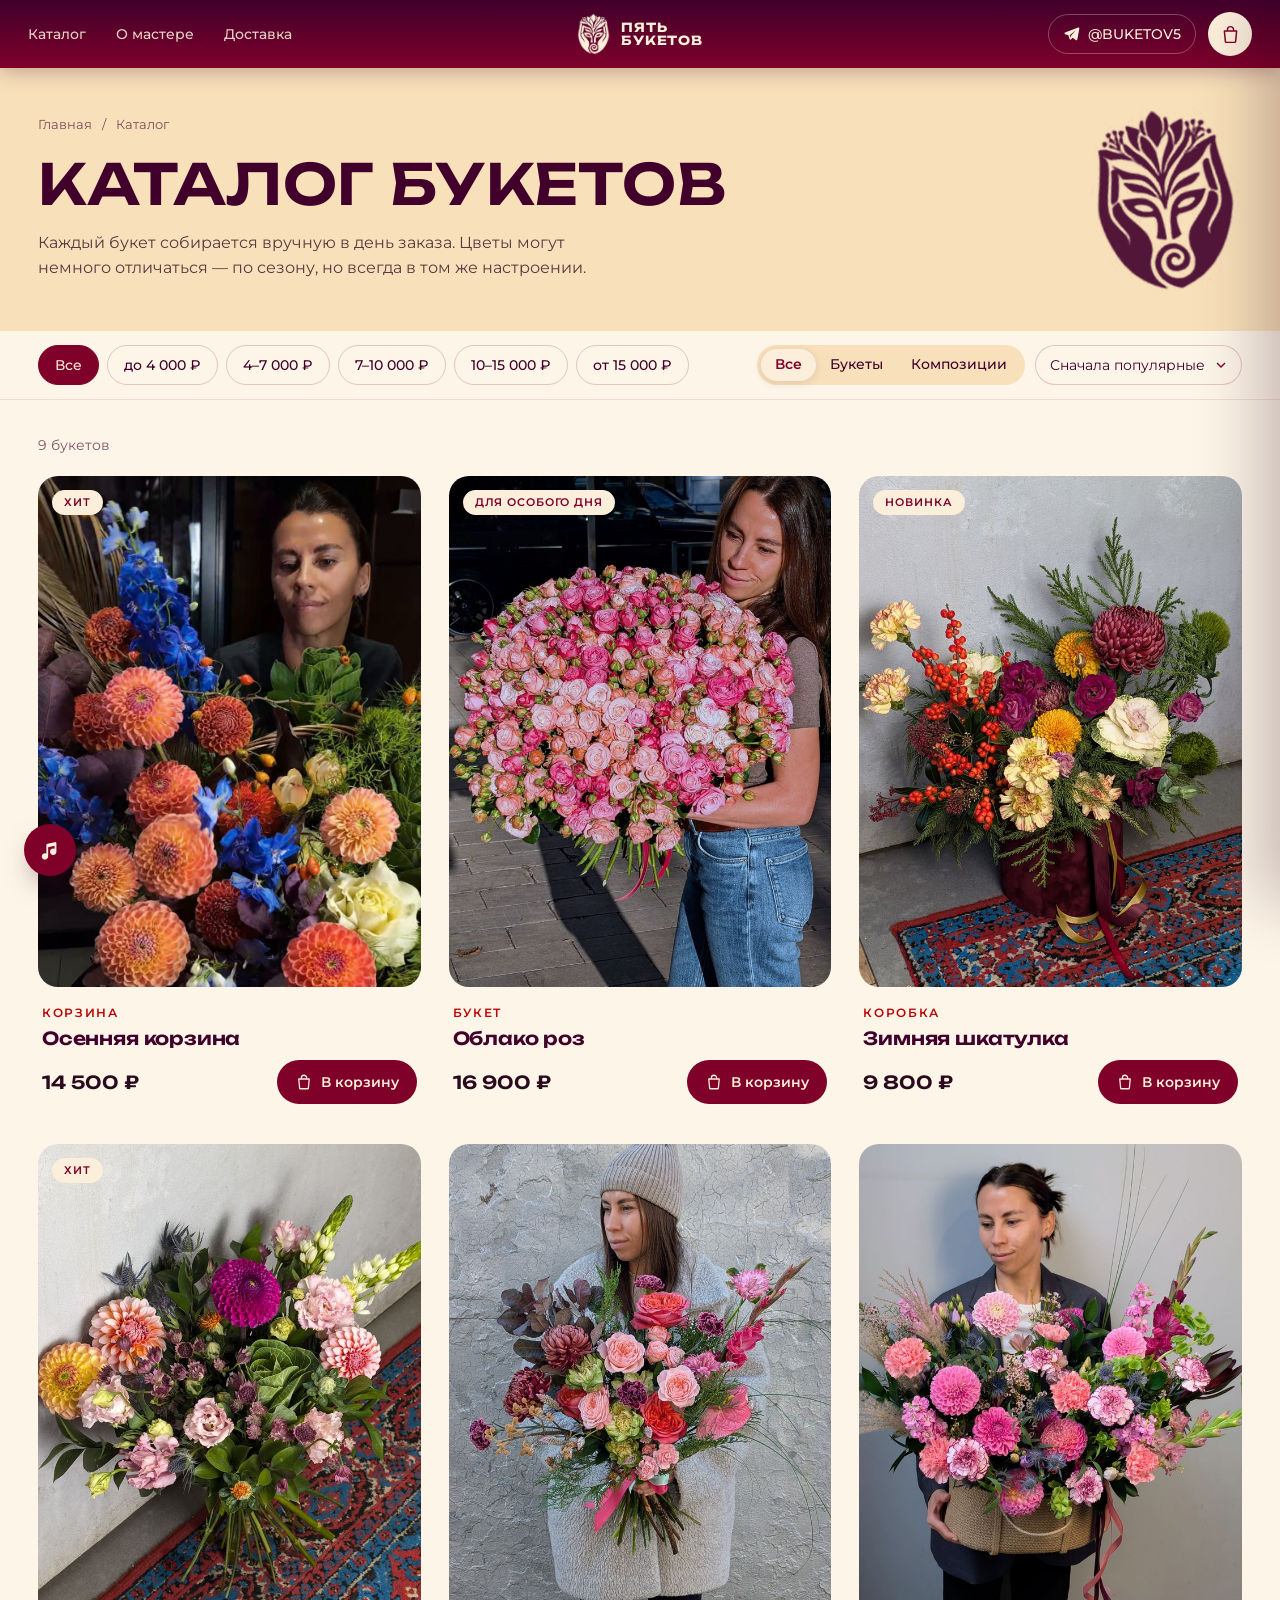
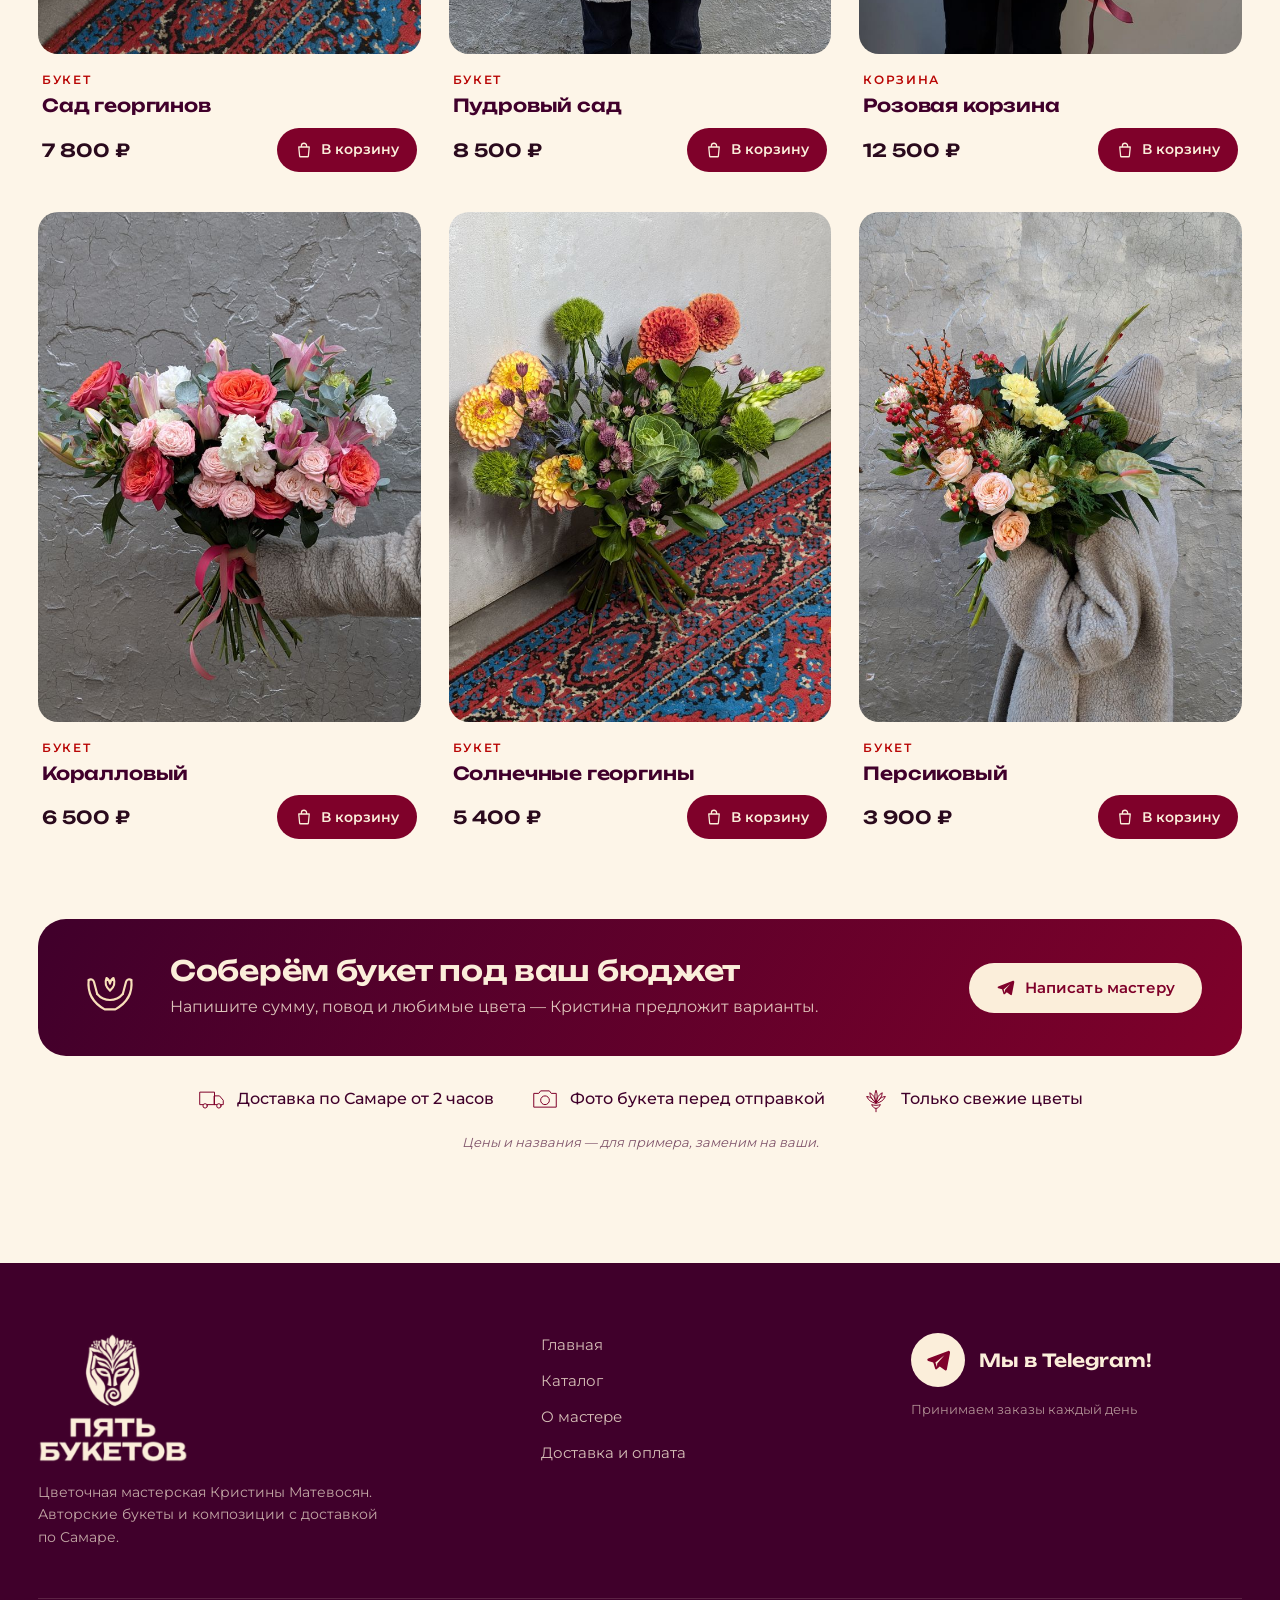
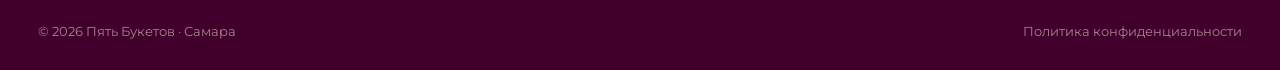
==== commit e9c7f29f: "Background music + full-size photo view" ====
--- a/shop.html
+++ b/shop.html
@@ -19,6 +19,7 @@
 <body class="page-shop">
 <svg width="0" height="0" style="position:absolute" aria-hidden="true">
   <symbol id="i-tg" viewBox="0 0 24 24"><path fill="currentColor" d="M21.4 3.6 2.9 10.7c-1.1.4-1 1.9.1 2.2l4.6 1.4 1.8 5.7c.2.7 1.1.9 1.6.4l2.6-2.5 4.9 3.6c.6.4 1.5.1 1.6-.6l3-15.6c.2-1-.8-1.9-1.8-1.7ZM9.6 14.4l8.3-6.9-6.6 7.8-.3 3.2-1.4-4.1Z"/></symbol>
+  <symbol id="i-note" viewBox="0 0 24 24"><path fill="currentColor" d="M10 19a3.5 3.5 0 1 1-2-3.16V6.7c0-.7.5-1.3 1.2-1.45l8-1.8A1.5 1.5 0 0 1 19 4.9v8.94A3.5 3.5 0 1 1 17 10.7V7.38l-7 1.57V19Z"/></symbol>
   <symbol id="i-bag" viewBox="0 0 24 24"><path fill="none" stroke="currentColor" stroke-width="1.7" stroke-linecap="round" stroke-linejoin="round" d="M5 8h14l-1.2 12.1a1 1 0 0 1-1 .9H7.2a1 1 0 0 1-1-.9L5 8Zm3.5 0V6.5a3.5 3.5 0 0 1 7 0V8"/></symbol>
   <symbol id="i-arrow" viewBox="0 0 24 24"><path fill="none" stroke="currentColor" stroke-width="1.8" stroke-linecap="round" stroke-linejoin="round" d="M5 12h14m-5-5 5 5-5 5"/></symbol>
   <symbol id="i-close" viewBox="0 0 24 24"><path fill="none" stroke="currentColor" stroke-width="1.8" stroke-linecap="round" d="m6 6 12 12M18 6 6 18"/></symbol>
@@ -123,14 +124,18 @@
       <p class="eyebrow eyebrow-dark" data-pm-kind></p>
       <h2 id="pm-title" data-pm-name></h2>
       <p class="modal-price" data-pm-price></p>
-      <p data-pm-text></p>
-      <ul class="modal-list">
-        <li>Собираем в день заказа</li>
-        <li>Пришлём фото перед доставкой</li>
-        <li>Добавим открытку с вашим текстом</li>
-      </ul>
-      <button class="btn btn-dark btn-wide" type="button" data-pm-add>В корзину</button>
-      <a class="btn btn-ghost-dark btn-wide" data-pm-tg href="https://t.me/BUKETOV5" target="_blank" rel="noopener"><svg><use href="#i-tg"/></svg>Спросить в Telegram</a>
+      <div class="modal-copy">
+        <p data-pm-text></p>
+        <ul class="modal-list">
+          <li>Собираем в день заказа</li>
+          <li>Пришлём фото перед доставкой</li>
+          <li>Добавим открытку с вашим текстом</li>
+        </ul>
+      </div>
+      <div class="modal-actions">
+        <button class="btn btn-dark btn-wide" type="button" data-pm-add>В корзину</button>
+        <a class="btn btn-ghost-dark btn-wide" data-pm-tg href="https://t.me/BUKETOV5" target="_blank" rel="noopener"><svg><use href="#i-tg"/></svg>Спросить в Telegram</a>
+      </div>
     </div>
   </div>
 </div>
@@ -193,6 +198,11 @@
 </aside>
 <div class="toast" id="toast" role="status" aria-live="polite"></div>
 
+<button class="music-btn" type="button" data-music-btn aria-label="Включить музыку" aria-pressed="false">
+  <svg class="music-btn-note" aria-hidden="true"><use href="#i-note"/></svg>
+  <span class="music-eq" aria-hidden="true"><i></i><i></i><i></i></span>
+</button>
+
 <nav class="tabbar" aria-label="Быстрые действия">
   <a href="shop.html" class="tab-cat">Каталог</a>
   <button type="button" class="tab-cart" data-open-cart><svg><use href="#i-bag"/></svg><span data-cart-sum>Корзина</span><b class="cart-count" data-cart-count>0</b></button>
--- a/style.css
+++ b/style.css
@@ -160,9 +160,10 @@
 .hero-facts b { font: 600 17px/1.2 var(--head); color: var(--cream); }
 .hero-media { position: relative; z-index: 1; order: 2; justify-self: center; height: min(76vh, 720px); aspect-ratio: 9 / 16; }
 .hero-media::before { content: ""; position: absolute; inset: -16px; border: 1px solid rgba(251, 238, 218, .35); border-radius: 999px 999px 28px 28px; }
-.hero-video { width: 100%; height: 100%; object-fit: cover; border-radius: 999px 999px 22px 22px; box-shadow: 0 40px 90px -30px rgba(0, 0, 0, .7); background: var(--plum); }
+.hero-video { transform: translateZ(0); width: 100%; height: 100%; object-fit: cover; border-radius: 999px 999px 22px 22px; box-shadow: 0 40px 90px -30px rgba(0, 0, 0, .7); background: var(--plum); }
 .hero-ring { position: absolute; left: -64px; bottom: 54px; width: 136px; height: 136px; display: grid; place-items: center; border-radius: 50%; background: var(--plum); box-shadow: 0 20px 40px -12px rgba(0, 0, 0, .5); }
-.hero-ring svg { position: absolute; inset: 6px; width: calc(100% - 12px); height: calc(100% - 12px); animation: spin 22s linear infinite; }
+.hero-ring svg { position: absolute; inset: 6px; width: calc(100% - 12px); height: calc(100% - 12px); animation: spin 22s linear infinite; will-change: transform; }
+.hero-ring { contain: layout paint; }
 .hero-ring text { fill: var(--sand); font: 600 15px var(--head); }
 .hero-ring img { width: 46px; height: auto; }
 @keyframes spin { to { transform: rotate(360deg); } }
@@ -179,11 +180,12 @@
 @keyframes rise { to { opacity: 1; transform: none; } }
 
 /* ================= marquee ================= */
-.marquee { overflow: hidden; background: var(--sand); color: var(--wine); padding: 18px 0; border-block: 1px solid rgba(127, 1, 42, .12); }
-.marquee-track { display: flex; align-items: center; gap: 30px; width: max-content; animation: marquee 34s linear infinite; }
+.marquee { overflow: hidden; background: var(--sand); color: var(--wine); padding: 18px 0; border-block: 1px solid rgba(127, 1, 42, .12); contain: paint; }
+.marquee-track { display: flex; width: max-content; will-change: transform; transform: translate3d(0, 0, 0); animation: marquee 34s linear infinite; backface-visibility: hidden; }
+.marquee-group { display: flex; flex: none; align-items: center; gap: 30px; padding-right: 30px; }
 .marquee span { font: 600 15px/1 var(--head); text-transform: uppercase; letter-spacing: .08em; white-space: nowrap; }
 .marquee svg { font-size: 26px; color: var(--red); }
-@keyframes marquee { to { transform: translateX(-50%); } }
+@keyframes marquee { from { transform: translate3d(0, 0, 0); } to { transform: translate3d(-50%, 0, 0); } }
 
 /* ================= sections ================= */
 section { position: relative; }
@@ -306,7 +308,7 @@
 .shop-hero-mark { position: absolute; right: max(28px, calc((100vw - 1260px) / 2 + 28px)); top: 50%; width: 150px; height: auto; transform: translateY(-50%) rotate(-8deg); opacity: .9; }
 .filters { position: sticky; top: var(--hh); z-index: 30; background: rgba(253, 245, 232, .92); backdrop-filter: blur(12px); border-bottom: 1px solid rgba(127, 1, 42, .1); }
 .filters-inner { max-width: 1260px; margin: 0 auto; padding: 14px 28px; display: flex; align-items: center; justify-content: space-between; gap: 16px; }
-.chips { display: flex; gap: 8px; overflow-x: auto; scrollbar-width: none; }
+.chips { display: flex; gap: 8px; overflow-x: auto; overflow-y: hidden; -webkit-overflow-scrolling: touch; overscroll-behavior-x: contain; touch-action: pan-x pan-y; scrollbar-width: none; }
 .chips::-webkit-scrollbar { display: none; }
 .chip { flex: none; height: 40px; padding: 0 16px; border-radius: 999px; border: 1.5px solid rgba(127, 1, 42, .2); background: transparent; font-size: 14px; font-weight: 500; color: var(--plum); transition: .25s; }
 .chip:hover { border-color: var(--wine); }
@@ -333,16 +335,19 @@
 .perks svg { font-size: 30px; color: var(--wine); --bg: #fdf5e8; }
 
 /* modal */
-.modal { position: fixed; inset: 0; z-index: 80; display: grid; place-items: center; padding: 20px; visibility: hidden; }
+.modal { position: fixed; inset: 0; z-index: 80; display: grid; place-items: center; padding: 16px; visibility: hidden; }
 .modal.is-on { visibility: visible; }
-.modal-shade { position: absolute; inset: 0; background: rgba(40, 0, 25, .55); backdrop-filter: blur(4px); opacity: 0; transition: opacity .35s; }
+.modal-shade { position: absolute; inset: 0; background: rgba(40, 0, 25, .62); opacity: 0; transition: opacity .3s var(--ease); }
 .modal.is-on .modal-shade { opacity: 1; }
-.modal-card { position: relative; display: grid; grid-template-columns: 1fr 1fr; width: min(920px, 100%); max-height: calc(100vh - 40px); overflow: auto; background: var(--cream); border-radius: 28px; box-shadow: 0 40px 100px -30px rgba(0, 0, 0, .6); opacity: 0; transform: translateY(30px) scale(.97); transition: .45s var(--ease); }
+.modal-card { position: relative; display: flex; flex-direction: row; align-items: stretch; width: max-content; max-width: 92vw; max-height: 90vh; min-height: 0; overflow: hidden; background: var(--cream); border-radius: 28px; box-shadow: 0 40px 100px -30px rgba(0, 0, 0, .6); opacity: 0; transform: scale(.92); transition: opacity .3s var(--ease), transform .3s var(--ease); }
 .modal.is-on .modal-card { opacity: 1; transform: none; }
 .modal-x { position: absolute; right: 14px; top: 14px; z-index: 2; background: rgba(251, 238, 218, .9); }
-.modal-photo img { width: 100%; height: 100%; object-fit: cover; aspect-ratio: 3 / 4; }
-.modal-info { padding: 44px 38px; display: flex; flex-direction: column; gap: 14px; }
+.modal-photo { display: flex; align-items: center; justify-content: center; background: var(--plum); min-width: 0; min-height: 0; }
+.modal-photo img { display: block; width: auto; height: auto; max-width: min(56vw, 720px); max-height: 90vh; object-fit: contain; }
+.modal-info { flex: 0 0 340px; width: 340px; min-height: 0; padding: 44px 38px; display: flex; flex-direction: column; gap: 14px; overflow: auto; overscroll-behavior: contain; }
 .modal-info h2 { font-size: 30px; margin: -6px 0 0; }
+.modal-copy { display: grid; gap: 14px; }
+.modal-actions { display: grid; gap: 12px; margin-top: 4px; }
 .modal-price { font: 600 24px var(--head); color: var(--wine); }
 .modal-list { margin: 4px 0 10px; padding: 0; list-style: none; display: grid; gap: 8px; font-size: 14.5px; }
 .modal-list li { padding-left: 24px; position: relative; }
@@ -387,10 +392,45 @@
 /* tabbar */
 .tabbar { display: none; }
 
+/* music button */
+.music-btn { position: fixed; z-index: 55; left: 24px; bottom: 24px; width: 52px; height: 52px; border: 0; border-radius: 50%; background: var(--wine); color: var(--cream); display: grid; place-items: center; box-shadow: 0 12px 28px -10px rgba(64, 0, 43, .55); transition: transform .3s var(--ease), box-shadow .3s; transform: translateZ(0); }
+.music-btn:hover { transform: scale(1.06); }
+.music-btn:active { transform: scale(.96); }
+.music-btn-note { position: relative; z-index: 1; width: 22px; height: 22px; font-size: 22px; transition: opacity .25s; }
+.music-eq { position: absolute; z-index: 1; display: none; align-items: flex-end; gap: 3px; height: 16px; }
+.music-eq i { display: block; width: 3px; height: 100%; background: var(--cream); border-radius: 2px; transform: scaleY(.4); transform-origin: bottom; }
+.music-btn.is-playing .music-btn-note { opacity: 0; }
+.music-btn.is-playing .music-eq { display: flex; }
+.music-btn.is-playing .music-eq i { animation: musicEq .8s ease-in-out infinite; }
+.music-btn.is-playing .music-eq i:nth-child(2) { animation-delay: -.22s; }
+.music-btn.is-playing .music-eq i:nth-child(3) { animation-delay: -.48s; }
+.music-btn.is-playing::after { content: ""; position: absolute; inset: -4px; border-radius: 50%; border: 1.5px solid rgba(251, 238, 218, .45); animation: musicPulse 1.8s var(--ease) infinite; pointer-events: none; }
+@keyframes musicEq { 0%, 100% { transform: scaleY(.35); } 50% { transform: scaleY(1); } }
+@keyframes musicPulse { 0% { transform: scale(1); opacity: .65; } 70%, 100% { transform: scale(1.2); opacity: 0; } }
+
+/* lightbox */
+.lightbox { position: fixed; inset: 0; z-index: 85; display: grid; place-items: center; padding: 16px; visibility: hidden; }
+.lightbox.is-on { visibility: visible; }
+.lightbox-shade { position: absolute; inset: 0; background: rgba(40, 0, 25, .82); opacity: 0; transition: opacity .3s var(--ease); }
+.lightbox.is-on .lightbox-shade { opacity: 1; }
+.lightbox-stage { position: relative; z-index: 1; margin: 0; display: flex; flex-direction: column; align-items: center; max-width: 92vw; max-height: 90vh; opacity: 0; transform: scale(.92); transition: opacity .3s var(--ease), transform .3s var(--ease); }
+.lightbox.is-on .lightbox-stage { opacity: 1; transform: none; }
+.lightbox-stage img { display: block; width: auto; height: auto; max-width: 92vw; max-height: calc(90vh - 36px); object-fit: contain; border-radius: 16px; box-shadow: 0 30px 80px -24px rgba(0, 0, 0, .7); background: var(--plum); }
+.lightbox-stage figcaption { margin-top: 12px; padding: 6px 14px; border-radius: 999px; background: rgba(251, 238, 218, .94); color: var(--plum); font: 600 13px var(--body); max-width: 92vw; text-align: center; }
+.lightbox-stage figcaption:empty { display: none; }
+.lightbox-x { position: absolute; right: 8px; top: 8px; z-index: 2; background: rgba(251, 238, 218, .92); color: var(--plum); }
+
 /* reveal */
 .js .reveal { opacity: 0; transform: translateY(34px); transition: opacity .9s var(--ease), transform .9s var(--ease); }
 .js .reveal.is-in { opacity: 1; transform: none; }
 .work.reveal.is-in:nth-child(even) { transform: none; }
+
+/* ================= touch / performance ================= */
+@media (hover: none) {
+  .btn:hover, .card-add:hover, .cart-btn:hover, .music-btn:hover, .review:hover, .dcard:hover, .steps li:hover { transform: none; }
+  .card:hover .card-photo img, .work:hover img, .about-photos:hover .about-main img { transform: none; }
+  .card:hover .card-photo::after { opacity: 0; }
+}
 
 /* ================= responsive ================= */
 @media (max-width: 1100px) {
@@ -407,13 +447,13 @@
   .header-actions { order: 1; }
 
   /* hero: video full-bleed on phones */
-  .hero { grid-template-columns: 1fr; min-height: 100svh; padding: calc(var(--hh) + 20px) 22px 104px; align-items: end; gap: 0; background: var(--plum); }
+  .hero { grid-template-columns: 1fr; min-height: 100svh; padding: calc(var(--hh) + 20px) 22px calc(160px + env(safe-area-inset-bottom)); align-items: end; gap: 0; background: var(--plum); }
   .hero::before { display: none; }
   .hero-media { position: absolute; inset: 0; height: auto; aspect-ratio: auto; justify-self: stretch; }
   .hero-media::before { display: none; }
   .hero-media::after { content: ""; position: absolute; inset: 0; background: linear-gradient(180deg, rgba(64, 0, 43, .5) 0%, rgba(64, 0, 43, .05) 26%, rgba(64, 0, 43, .45) 50%, rgba(64, 0, 43, .92) 74%, var(--plum) 100%); }
   .hero-video { border-radius: 0; box-shadow: none; }
-  .hero-ring { left: auto; right: 16px; bottom: auto; top: calc(var(--hh) + 16px); width: 96px; height: 96px; background: rgba(64, 0, 43, .55); backdrop-filter: blur(6px); z-index: 2; }
+  .hero-ring { left: auto; right: 16px; bottom: auto; top: calc(var(--hh) + 16px); width: 96px; height: 96px; background: rgba(64, 0, 43, .78); z-index: 2; }
   .hero-ring text { font-size: 16px; }
   .hero-ring img { width: 32px; }
   .hero-spiral { display: none; }
@@ -434,16 +474,18 @@
   .about-photos { padding: 0 54px 54px 0; }
   .about-mark { width: 66px; left: -8px; }
   .section-head { flex-direction: column; align-items: flex-start; margin-bottom: 28px; }
-  .hits-row { display: flex; overflow-x: auto; scroll-snap-type: x mandatory; gap: 16px; margin: 0 -18px; padding: 0 18px 10px; scrollbar-width: none; }
+  .hits-row { display: flex; gap: 14px; margin: 0 -18px; padding: 0 18px 10px; overflow-x: auto; overflow-y: hidden; -webkit-overflow-scrolling: touch; scroll-snap-type: x proximity; scroll-padding-inline: 18px; overscroll-behavior-x: contain; touch-action: pan-x pan-y; scrollbar-width: none; scroll-behavior: auto; }
   .hits-row::-webkit-scrollbar { display: none; }
-  .hits-row .card { flex: 0 0 74%; scroll-snap-align: start; }
+  .hits-row::after { content: ""; flex: 0 0 4px; }
+  .hits-row .card { flex: 0 0 82%; scroll-snap-align: start; }
   .studio { grid-template-columns: 1fr; gap: 44px; padding: 76px 18px; }
   .studio-video { width: min(78%, 320px); }
   .works-grid { grid-template-columns: repeat(2, 1fr); gap: 12px; }
   .work:nth-child(even) { margin-top: 36px; }
   .work span { opacity: 1; transform: none; font-size: 12px; left: 10px; bottom: 10px; padding: 6px 10px; }
-  .reviews-row { display: flex; overflow-x: auto; scroll-snap-type: x mandatory; gap: 14px; margin: 0 -18px; padding: 0 18px 10px; scrollbar-width: none; }
-  .review { flex: 0 0 82%; scroll-snap-align: start; }
+  .reviews-row { grid-template-columns: 1fr; gap: 12px; }
+  .review { padding: 24px 22px; gap: 12px; }
+  .review-ico { font-size: 30px; }
   .delivery-grid { gap: 12px; }
   .dcard { padding: 22px 18px; }
   .dcard svg { font-size: 36px; margin-bottom: 12px; }
@@ -474,12 +516,15 @@
   .card-tag { top: 10px; left: 10px; font-size: 9.5px; padding: 6px 9px; }
   .custom-card { flex-direction: column; text-align: center; padding: 30px 22px; gap: 16px; }
   .perks { flex-direction: column; align-items: center; }
-  .modal { padding: 0; align-items: end; }
-  .modal-card { grid-template-columns: 1fr; border-radius: 26px 26px 0 0; max-height: 92vh; }
-  .modal-photo img { aspect-ratio: 4 / 3.4; }
-  .modal-info { padding: 24px 22px 30px; }
-
-  .tabbar { position: fixed; z-index: 60; left: 12px; right: 12px; bottom: calc(12px + env(safe-area-inset-bottom)); display: grid; grid-template-columns: 1fr 1.4fr auto; gap: 8px; padding: 7px; border-radius: 999px; background: rgba(64, 0, 43, .94); backdrop-filter: blur(12px); box-shadow: 0 16px 40px -10px rgba(40, 0, 25, .6); }
+  .modal { padding: 12px; align-items: center; }
+  .modal-card { flex-direction: column; width: min(92vw, 520px); max-width: 92vw; max-height: 90vh; border-radius: 26px; }
+  .modal-photo { flex: 0 0 auto; }
+  .modal-photo img { max-width: 100%; max-height: min(40vh, 92vw); }
+  .modal-info { flex: 1 1 auto; width: auto; min-height: 0; overflow: hidden; padding: 14px 22px 16px; }
+  .modal-copy { flex: 1 1 auto; min-height: 0; overflow: auto; overscroll-behavior: contain; }
+  .modal-actions { flex: none; margin-top: 12px; }
+
+  .tabbar { position: fixed; z-index: 60; left: 12px; right: 12px; bottom: calc(12px + env(safe-area-inset-bottom)); display: grid; grid-template-columns: 1fr 1.4fr auto; gap: 8px; padding: 7px; border-radius: 999px; background: var(--plum); box-shadow: 0 10px 24px -10px rgba(40, 0, 25, .6); transform: translateZ(0); }
   .tabbar a, .tabbar button { height: 46px; border-radius: 999px; border: 0; display: flex; align-items: center; justify-content: center; gap: 8px; font-size: 14px; font-weight: 600; color: var(--cream); background: transparent; position: relative; }
   .tab-cart { background: var(--cream) !important; color: var(--wine) !important; }
   .tab-cart svg { font-size: 19px; }
@@ -487,7 +532,18 @@
   .tab-tg { width: 46px; background: rgba(251, 238, 218, .12) !important; }
   .tab-tg svg { font-size: 21px; }
   .toast { bottom: calc(84px + env(safe-area-inset-bottom)); }
+  .music-btn { left: 16px; bottom: calc(84px + env(safe-area-inset-bottom)); width: 48px; height: 48px; }
+  .lightbox-stage img { max-height: calc(90vh - 48px); border-radius: 12px; }
   body.page-shop .catalog { padding-bottom: 40px; }
+}
+@media (max-width: 900px) {
+  html { scroll-behavior: auto; }
+  .filters { background: #fdf5e8; backdrop-filter: none; -webkit-backdrop-filter: none; }
+  .btn-ghost { backdrop-filter: none; -webkit-backdrop-filter: none; background: rgba(64, 0, 43, .35); }
+  .header { box-shadow: 0 3px 12px rgba(64, 0, 43, .3); transition: none; }
+  .header.is-scrolled { box-shadow: 0 3px 12px rgba(64, 0, 43, .3); }
+  .js .reveal { transform: translate3d(0, 18px, 0); transition-duration: .6s; }
+  .hits-row .card.reveal { opacity: 1; transform: none; transition: none; }
 }
 @media (max-width: 420px) {
   .header-tg { display: none; }
